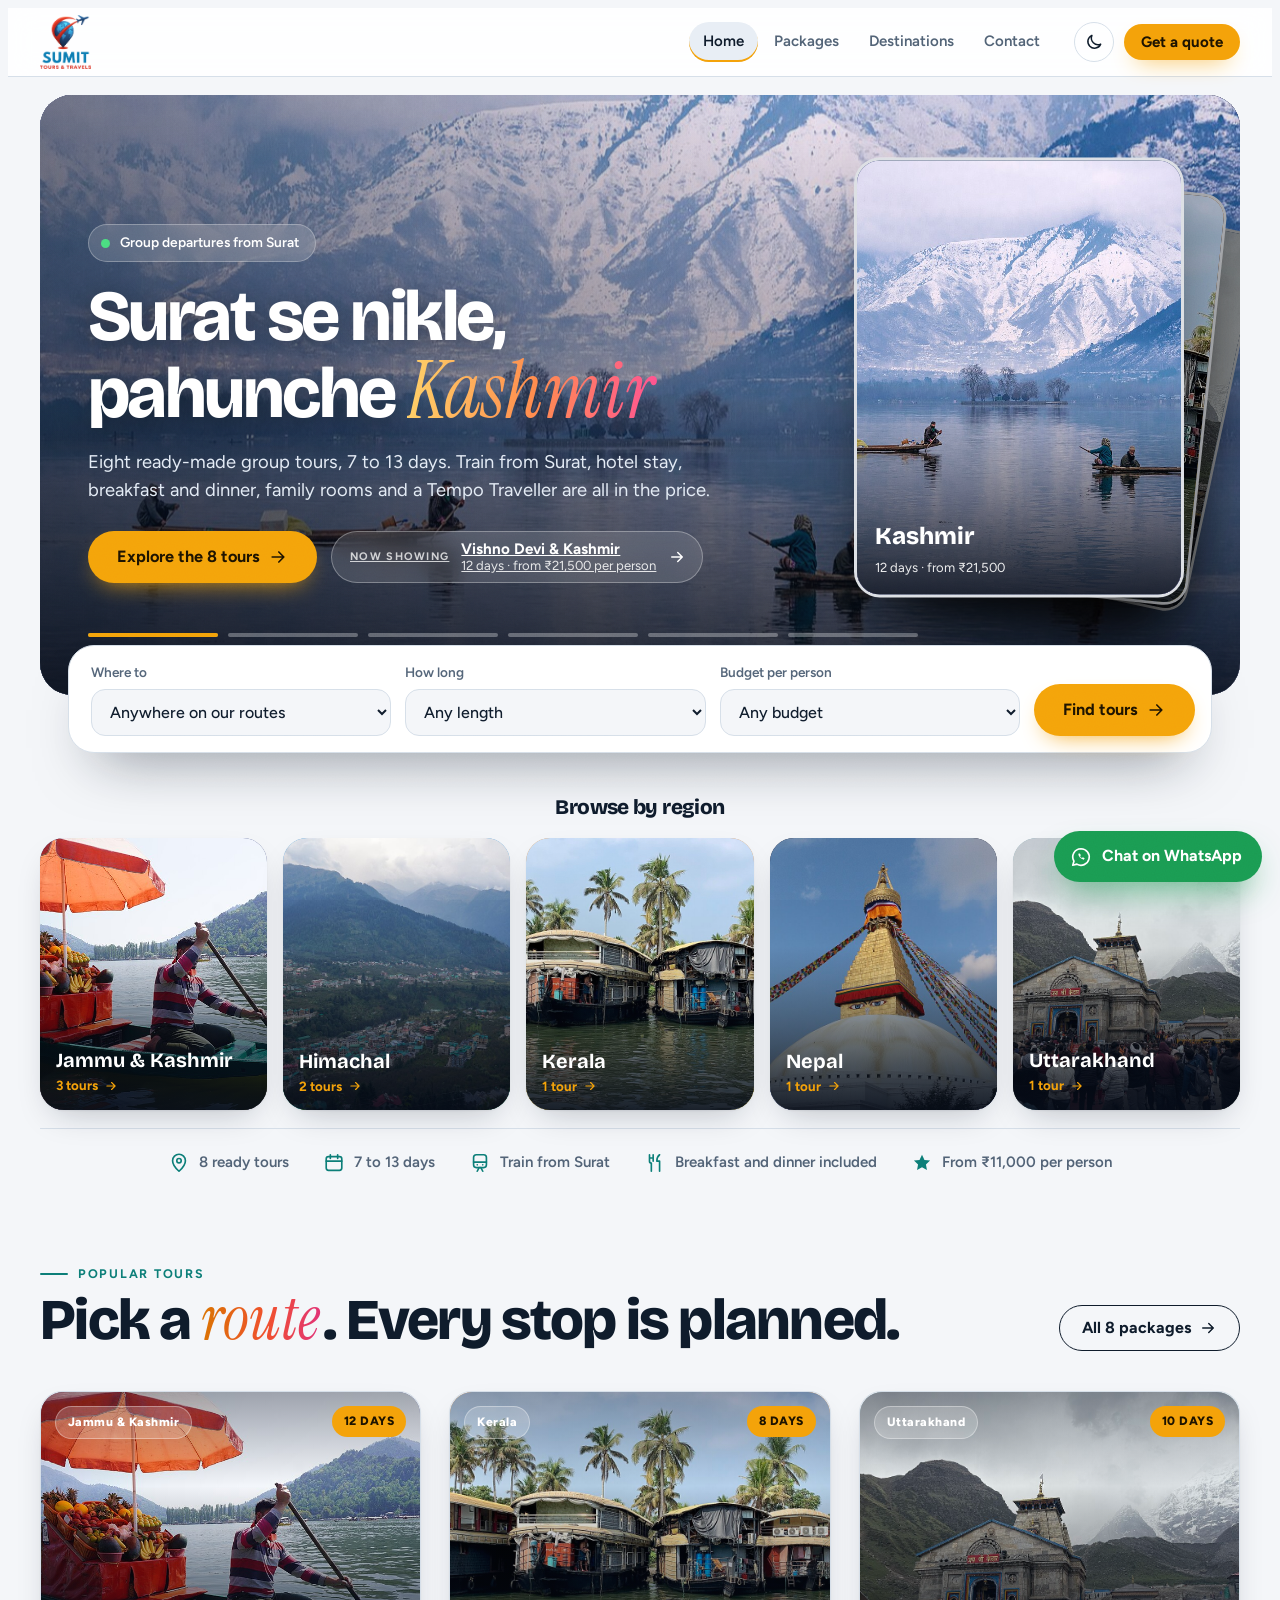
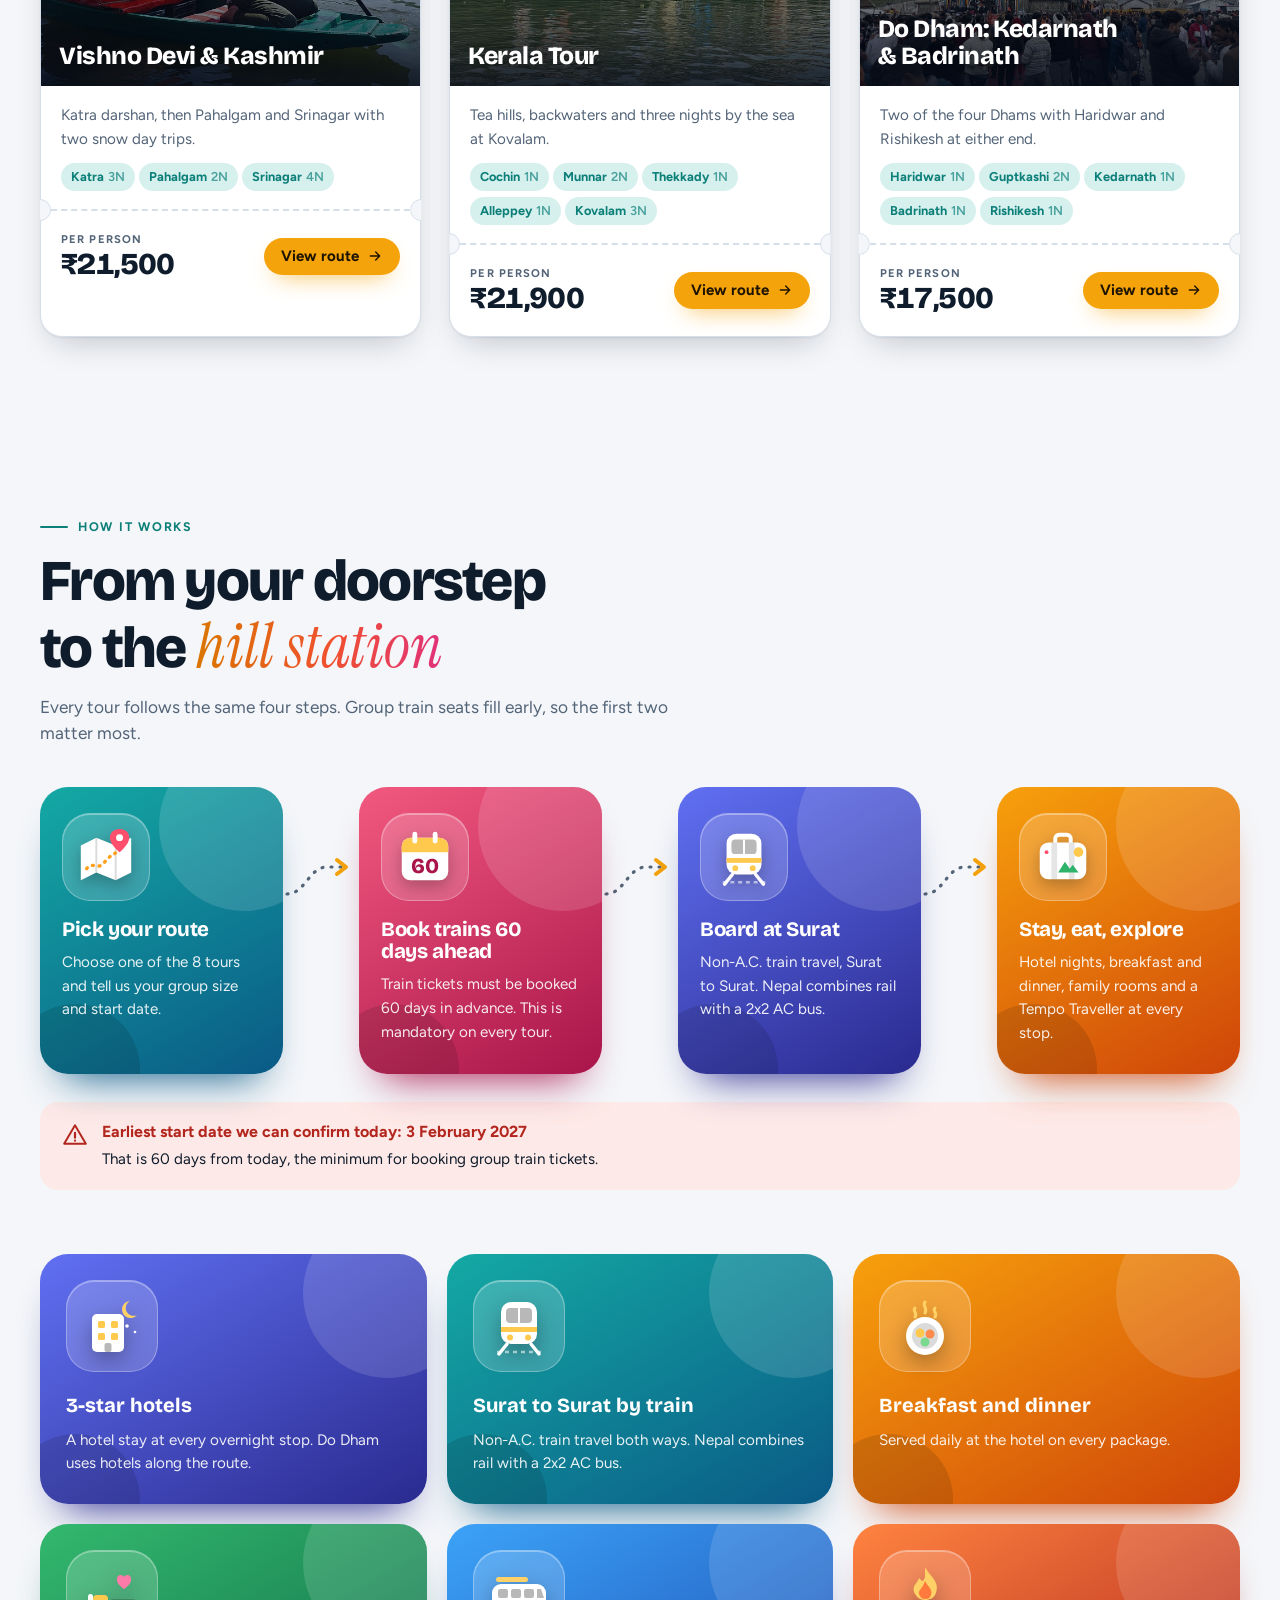
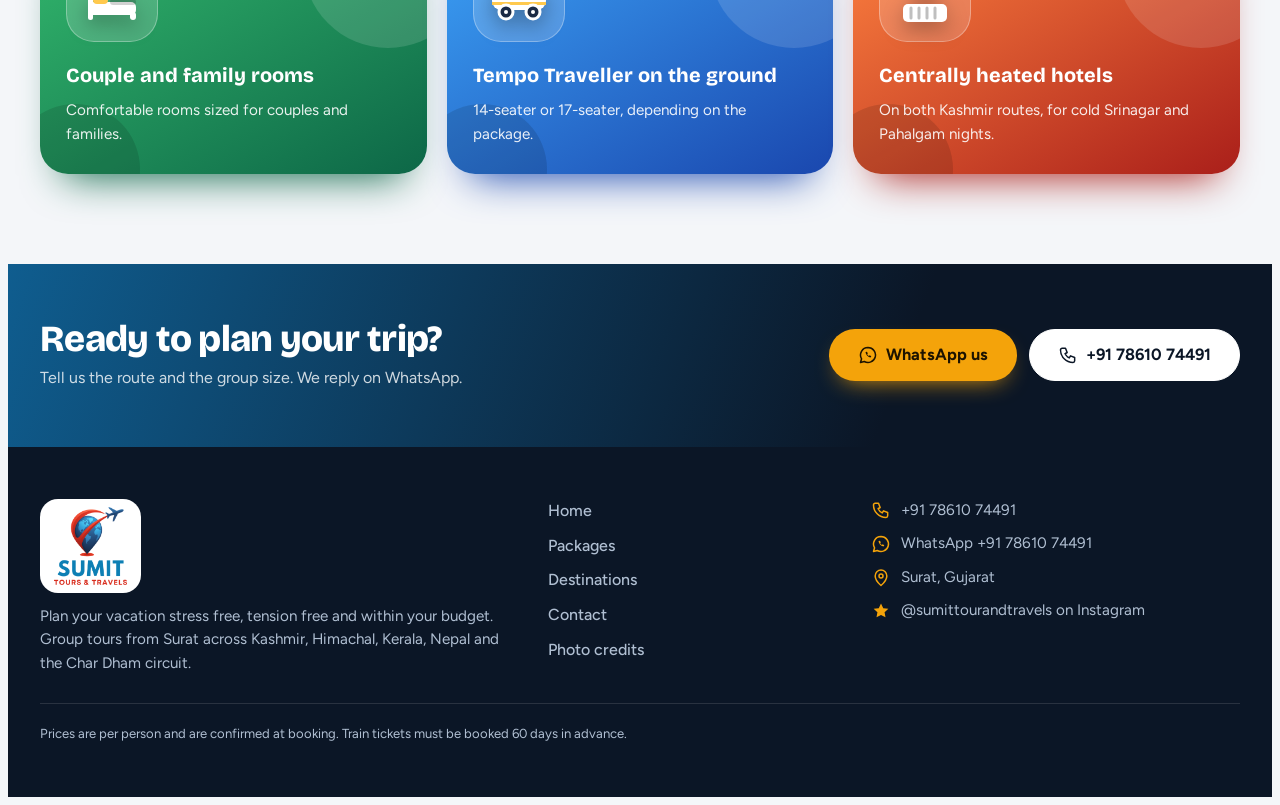
==== index.html @ 7bdd13c0 "first commit" ====
<!doctype html><html lang="en"><head><meta charset="utf-8"><meta name="viewport" content="width=device-width,initial-scale=1"><meta name="description" content="Group tour packages from Surat to Kashmir, Himachal, Kerala, Nepal and Do Dham. Plan your vacation stress free, tension free and within your budget."><title>Sumit Tour &amp; Travels</title><link rel="preconnect" href="https://fonts.googleapis.com"><link rel="preconnect" href="https://fonts.gstatic.com" crossorigin><link rel="stylesheet" href="https://fonts.googleapis.com/css2?family=Bricolage+Grotesque:opsz,wght@12..96,500;12..96,700;12..96,800&family=Figtree:wght@400;500;600;700&family=Instrument+Serif:ital@1&display=swap"><link rel="stylesheet" href="style.css"></head><body data-page="home">
<svg width="0" height="0" style="position:absolute" aria-hidden="true">
  <defs>
    <symbol id="i-bed" viewBox="0 0 24 24"><path d="M3 18V7M3 14h18v4M21 14v-2a3 3 0 0 0-3-3h-7v5" fill="none" stroke="currentColor" stroke-width="1.8" stroke-linecap="round" stroke-linejoin="round"/><circle cx="7" cy="11" r="1.6" fill="none" stroke="currentColor" stroke-width="1.8"/></symbol>
    <symbol id="i-train" viewBox="0 0 24 24"><rect x="5" y="3" width="14" height="14" rx="3" fill="none" stroke="currentColor" stroke-width="1.8"/><path d="M5 11h14M9 21l2-4M15 21l-2-4" fill="none" stroke="currentColor" stroke-width="1.8" stroke-linecap="round"/><circle cx="9" cy="14" r=".9" fill="currentColor"/><circle cx="15" cy="14" r=".9" fill="currentColor"/></symbol>
    <symbol id="i-meal" viewBox="0 0 24 24"><path d="M6 3v7a2 2 0 0 0 2 2v9M10 3v7M6 6.5h4M17 3c-2 1.5-3 4-3 7h3v11" fill="none" stroke="currentColor" stroke-width="1.8" stroke-linecap="round" stroke-linejoin="round"/></symbol>
    <symbol id="i-users" viewBox="0 0 24 24"><circle cx="9" cy="8" r="3.2" fill="none" stroke="currentColor" stroke-width="1.8"/><path d="M3 20c0-3.3 2.7-5.5 6-5.5s6 2.2 6 5.5M16 5.2a3 3 0 0 1 0 5.6M18 14.8c2 .7 3.2 2.5 3.2 5" fill="none" stroke="currentColor" stroke-width="1.8" stroke-linecap="round"/></symbol>
    <symbol id="i-van" viewBox="0 0 24 24"><path d="M2 16V7a2 2 0 0 1 2-2h10l5 5 3 2v4h-2M2 16h2M10 16h4M14 5v5h5" fill="none" stroke="currentColor" stroke-width="1.8" stroke-linecap="round" stroke-linejoin="round"/><circle cx="7" cy="17" r="2" fill="none" stroke="currentColor" stroke-width="1.8"/><circle cx="17" cy="17" r="2" fill="none" stroke="currentColor" stroke-width="1.8"/></symbol>
    <symbol id="i-heat" viewBox="0 0 24 24"><path d="M12 3c1 3 4 4.5 4 8.5a4 4 0 0 1-8 0c0-1.6.7-2.7 1.6-3.7C10 9.5 11 9 11 7c0-1.5.4-2.8 1-4z" fill="none" stroke="currentColor" stroke-width="1.8" stroke-linejoin="round"/><path d="M5 21h14" stroke="currentColor" stroke-width="1.8" stroke-linecap="round"/></symbol>
    <symbol id="i-cal" viewBox="0 0 24 24"><rect x="3.5" y="5" width="17" height="15" rx="2.5" fill="none" stroke="currentColor" stroke-width="1.8"/><path d="M3.5 10h17M8 3v4M16 3v4" fill="none" stroke="currentColor" stroke-width="1.8" stroke-linecap="round"/></symbol>
    <symbol id="i-pin" viewBox="0 0 24 24"><path d="M12 21s7-6.2 7-11.5a7 7 0 0 0-14 0C5 14.800 12 21 12 21z" fill="none" stroke="currentColor" stroke-width="1.8" stroke-linejoin="round"/><circle cx="12" cy="9.5" r="2.4" fill="none" stroke="currentColor" stroke-width="1.8"/></symbol>
    <symbol id="i-phone" viewBox="0 0 24 24"><path d="M5 4h4l2 5-2.500 1.500a11 11 0 0 0 5 5L15 13l5 2v4a2 2 0 0 1-2 2A15 15 0 0 1 3 6a2 2 0 0 1 2-2z" fill="none" stroke="currentColor" stroke-width="1.8" stroke-linejoin="round"/></symbol>
    <symbol id="i-mail" viewBox="0 0 24 24"><rect x="3" y="5" width="18" height="14" rx="2.500" fill="none" stroke="currentColor" stroke-width="1.8"/><path d="m4 7 8 6 8-6" fill="none" stroke="currentColor" stroke-width="1.8" stroke-linecap="round" stroke-linejoin="round"/></symbol>
    <symbol id="i-star" viewBox="0 0 24 24"><path d="m12 3 2.700 5.600 6.100.8-4.500 4.200 1.100 6-5.400-2.900-5.400 2.900 1.100-6L3.200 9.400l6.100-.8z" fill="currentColor"/></symbol>
    <symbol id="i-arrow" viewBox="0 0 24 24"><path d="M5 12h14m-6-6 6 6-6 6" fill="none" stroke="currentColor" stroke-width="2" stroke-linecap="round" stroke-linejoin="round"/></symbol>
    <symbol id="i-left" viewBox="0 0 24 24"><path d="m15 5-7 7 7 7" fill="none" stroke="currentColor" stroke-width="2" stroke-linecap="round" stroke-linejoin="round"/></symbol>
    <symbol id="i-right" viewBox="0 0 24 24"><path d="m9 5 7 7-7 7" fill="none" stroke="currentColor" stroke-width="2" stroke-linecap="round" stroke-linejoin="round"/></symbol>
    <symbol id="i-x" viewBox="0 0 24 24"><path d="M6 6l12 12M18 6 6 18" fill="none" stroke="currentColor" stroke-width="2" stroke-linecap="round"/></symbol>
    <symbol id="i-wa" viewBox="0 0 24 24"><path d="M12 3a9 9 0 0 0-7.700 13.600L3 21l4.500-1.200A9 9 0 1 0 12 3z" fill="none" stroke="currentColor" stroke-width="1.8" stroke-linejoin="round"/><path d="M9 8.500c.3 3 2.500 5.700 6 6.500l1-1.600-2-1-.9.800c-.9-.4-1.700-1.200-2.100-2.100l.8-.9-1-2z" fill="currentColor"/></symbol>
    <symbol id="i-menu" viewBox="0 0 24 24"><path d="M4 7h16M4 12h16M4 17h16" fill="none" stroke="currentColor" stroke-width="2" stroke-linecap="round"/></symbol>
    <symbol id="i-moon" viewBox="0 0 24 24"><path d="M20 14.500A8 8 0 0 1 9.500 4 8 8 0 1 0 20 14.500z" fill="none" stroke="currentColor" stroke-width="1.8" stroke-linejoin="round"/></symbol>
    <symbol id="i-sun" viewBox="0 0 24 24"><circle cx="12" cy="12" r="4" fill="none" stroke="currentColor" stroke-width="1.8"/><path d="M12 2v3M12 19v3M2 12h3M19 12h3M5 5l2 2M17 17l2 2M19 5l-2 2M7 17l-2 2" stroke="currentColor" stroke-width="1.8" stroke-linecap="round"/></symbol>
    <symbol id="i-warn" viewBox="0 0 24 24"><path d="M12 3 2 20h20z" fill="none" stroke="currentColor" stroke-width="1.8" stroke-linejoin="round"/><path d="M12 10v4.500M12 17.200v.1" stroke="currentColor" stroke-width="2" stroke-linecap="round"/></symbol>
    <symbol id="i-copy" viewBox="0 0 24 24"><rect x="8" y="8" width="12" height="12" rx="2.500" fill="none" stroke="currentColor" stroke-width="1.8"/><path d="M16 8V6a2 2 0 0 0-2-2H6a2 2 0 0 0-2 2v8a2 2 0 0 0 2 2h2" fill="none" stroke="currentColor" stroke-width="1.8"/></symbol>
  </defs>
</svg>
<a class="skip" href="#main">Skip to content</a>
<div class="progress" id="progress" aria-hidden="true"></div>
<header class="top" id="top">
  <div class="wrap top-in">
    <a class="logo" href="index.html" aria-label="Sumit Tour &amp; Travels home"><img src="images/logo.png" alt="Sumit Tours &amp; Travels" width="52" height="56"></a>
    <nav class="nav" id="nav" aria-label="Main"><a href="index.html" aria-current="page">Home</a><a href="packages.html">Packages</a><a href="destinations.html">Destinations</a><a href="contact.html">Contact</a></nav>
    <div class="top-actions">
      <button class="icon-btn" id="themeBtn" type="button" aria-label="Switch colour theme"><svg width="20" height="20"><use href="#i-moon"/></svg></button>
      <a class="btn btn-accent btn-sm" href="contact.html">Get a quote</a>
      <button class="icon-btn menu-btn" id="menuBtn" type="button" aria-label="Open menu" aria-expanded="false" aria-controls="nav"><svg width="22" height="22"><use href="#i-menu"/></svg></button>
    </div>
  </div>
</header>
<main id="main">
  <section class="hero2" aria-labelledby="h1">
    <div class="wrap">
      <div class="hero-card" id="hero">
        <div class="hero-bg" id="heroBg" aria-hidden="true"></div>
        <div class="hero-shade" aria-hidden="true"></div>
        <div class="hero-copy">
          <p class="pill"><span class="live" aria-hidden="true"></span>Group departures from Surat</p>
          <h1 id="h1">Surat se nikle,<br>pahunche <span class="rot"><em id="rotWord">Kashmir</em></span></h1>
          <p class="lead">Eight ready-made group tours, 7 to 13 days. Train from Surat, hotel stay, breakfast and dinner, family rooms and a Tempo Traveller are all in the price.</p>
          <div class="hero-cta">
            <a class="btn btn-accent btn-lg" href="packages.html">Explore the 8 tours <svg width="20" height="20"><use href="#i-arrow"/></svg></a>
            <a class="featured" id="featBtn" href="packages.html"><span class="f-label">Now showing</span><span class="f-main"><b id="featTitle"></b><i id="featMeta"></i></span><svg width="18" height="18"><use href="#i-arrow"/></svg></a>
          </div>
        </div>
        <div class="hero-stack" id="heroStack" aria-label="Featured destinations"></div>
        <div class="hero-dots" id="heroDots" role="tablist" aria-label="Featured destinations"></div>
      </div>

      <form class="finder" id="finder" aria-label="Find a tour">
        <label class="fld" for="finderDest"><span>Where to</span>
          <select id="finderDest"></select>
        </label>
        <label class="fld" for="finderLen"><span>How long</span>
          <select id="finderLen">
            <option value="any">Any length</option>
            <option value="short">Up to 8 days</option>
            <option value="mid">9 to 11 days</option>
            <option value="long">12 days and more</option>
          </select>
        </label>
        <label class="fld" for="finderBud"><span>Budget per person</span>
          <select id="finderBud">
            <option value="25500">Any budget</option>
            <option value="15000">Up to ₹15,000</option>
            <option value="18500">Up to ₹18,500</option>
            <option value="22000">Up to ₹22,000</option>
          </select>
        </label>
        <button class="btn btn-accent btn-lg" type="submit">Find tours <svg width="20" height="20"><use href="#i-arrow"/></svg></button>
      </form>

      <h2 class="reg-h">Browse by region</h2>
      <div class="regions" id="cats" aria-label="Browse by region"></div>

      <ul class="trust" aria-label="At a glance">
        <li><svg width="22" height="22"><use href="#i-pin"/></svg>8 ready tours</li>
        <li><svg width="22" height="22"><use href="#i-cal"/></svg>7 to 13 days</li>
        <li><svg width="22" height="22"><use href="#i-train"/></svg>Train from Surat</li>
        <li><svg width="22" height="22"><use href="#i-meal"/></svg>Breakfast and dinner included</li>
        <li><svg width="22" height="22"><use href="#i-star"/></svg>From ₹11,000 per person</li>
      </ul>
    </div>
  </section>


  <section class="section" id="featured" aria-labelledby="h-feat">
    <div class="wrap">
      <div class="sec-head row">
        <div><p class="eyebrow">Popular tours</p><h2 id="h-feat">Pick a <em>route</em>. Every stop is planned.</h2></div>
        <a class="btn btn-ghost" href="packages.html">All 8 packages <svg width="18" height="18"><use href="#i-arrow"/></svg></a>
      </div>
      <div class="grid" id="grid"></div>
    </div>
  </section>
  <section class="section" id="journey" aria-labelledby="h-journey">
    <div class="wrap">
      <div class="sec-head">
        <p class="eyebrow">How it works</p>
        <h2 id="h-journey">From your doorstep to the <em>hill station</em></h2>
        <p class="sec-sub">Every tour follows the same four steps. Group train seats fill early, so the first two matter most.</p>
      </div>
      <ol class="steps" id="steps">
        <li class="step g-teal"><span class="ico" data-ico="route"></span><h3>Pick your route</h3><p>Choose one of the 8 tours and tell us your group size and start date.</p></li>
        <li class="rope" aria-hidden="true"></li>
        <li class="step g-rose"><span class="ico" data-ico="cal"></span><h3>Book trains 60 days ahead</h3><p>Train tickets must be booked 60 days in advance. This is mandatory on every tour.</p></li>
        <li class="rope" aria-hidden="true"></li>
        <li class="step g-indigo"><span class="ico" data-ico="train"></span><h3>Board at Surat</h3><p>Non-A.C. train travel, Surat to Surat. Nepal combines rail with a 2x2 AC bus.</p></li>
        <li class="rope" aria-hidden="true"></li>
        <li class="step g-amber"><span class="ico" data-ico="bag"></span><h3>Stay, eat, explore</h3><p>Hotel nights, breakfast and dinner, family rooms and a Tempo Traveller at every stop.</p></li>
      </ol>
      <aside class="notice" role="note">
        <svg width="26" height="26"><use href="#i-warn"/></svg>
        <div><b>Earliest start date we can confirm today: <span id="earliest"></span></b><p>That is 60 days from today, the minimum for booking group train tickets.</p></div>
      </aside>

      <ul class="inc-grid" id="incGrid"></ul>
    </div>
  </section>


  <section class="section tint" id="reviews" aria-labelledby="h-rev" hidden>
    <div class="wrap">
      <div class="sec-head row">
        <div><p class="eyebrow">Traveller experience</p><h2 id="h-rev">What families say <em>after</em> the trip</h2></div>
        <div class="car-btns">
          <button class="icon-btn round" id="revPrev" type="button" aria-label="Previous reviews"><svg width="20" height="20"><use href="#i-left"/></svg></button>
          <button class="icon-btn round" id="revNext" type="button" aria-label="Next reviews"><svg width="20" height="20"><use href="#i-right"/></svg></button>
        </div>
      </div>
      <div class="rev-track" id="revTrack" tabindex="0" aria-label="Traveller reviews"></div>
    </div>
  </section>
  <section class="cta" aria-labelledby="h-cta">
    <div class="wrap cta-in">
      <div><h2 id="h-cta">Ready to plan your trip?</h2><p>Tell us the route and the group size. We reply on WhatsApp.</p></div>
      <div class="cta-btns"><a class="btn btn-accent btn-lg" data-wa href="#" target="_blank" rel="noopener"><svg width="20" height="20"><use href="#i-wa"/></svg> WhatsApp us</a><a class="btn btn-light btn-lg" data-tel href="#"><svg width="20" height="20"><use href="#i-phone"/></svg> <span data-phone></span></a></div>
    </div>
  </section>
</main>
<footer class="foot">
  <div class="wrap foot-in">
    <div>
      <a class="logo foot-logo" href="index.html" aria-label="Sumit Tour &amp; Travels home"><img src="images/logo.png" alt="Sumit Tours &amp; Travels" width="78" height="84"></a>
      <p class="foot-note">Plan your vacation stress free, tension free and within your budget. Group tours from Surat across Kashmir, Himachal, Kerala, Nepal and the Char Dham circuit.</p>
    </div>
    <nav class="foot-nav" aria-label="Footer"><a href="index.html">Home</a><a href="packages.html">Packages</a><a href="destinations.html">Destinations</a><a href="contact.html">Contact</a><a href="credits.html">Photo credits</a></nav>
    <ul class="foot-contact" id="footContact"></ul>
    <p class="fine">Prices are per person and are confirmed at booking. Train tickets must be booked 60 days in advance.</p>
  </div>
</footer>
<script src="data.js"></script><script src="photos.js"></script><script src="art.js"></script><script src="app.js"></script></body></html>
---- style.css ----
/* Layout concept: a cinematic photo hero that rotates with the headline word, then paper-ticket cards (perforated stubs,
   because every trip leaves Surat by train), photo reels, and a dark glass enquiry panel. Saffron is the action colour. */
:root {
  --bg: #f4f6f9;
  --surface: #ffffff;
  --tint: #e8eef5;
  --fg: #0f1c2c;
  --muted: #536478;
  --line: #d6dfe9;
  --accent: #f4a30a;
  --accent-2: #ff5d8f;
  --accent-ink: #1d1300;
  --accent-text: #bf6400;
  --teal: #0c7f79;
  --teal-soft: #d6f0ee;
  --warn: #b3261e;
  --warn-soft: #fde9e7;
  --ink: #0b1626;
  --ink-2: #14284a;
  --on-ink: #f2f6fb;
  --on-ink-muted: #b0bfd2;
  --shadow: 0 1px 2px rgba(11, 22, 38, .06), 0 14px 34px -14px rgba(11, 22, 38, .28);
  --grad: linear-gradient(95deg, #ffd166, #ff8a4c 50%, #ff4f93);
  --grad-text: linear-gradient(95deg, #d97700, #f0502f 55%, #e0307f);
  --font-display: 'Bricolage Grotesque', 'Trebuchet MS', system-ui, sans-serif;
  --font-serif: 'Instrument Serif', 'Georgia', serif;
  --font-body: 'Figtree', system-ui, -apple-system, 'Segoe UI', sans-serif;
  --radius: 22px;
}
@media (prefers-color-scheme: dark) {
  :root:not([data-theme="light"]) {
    --bg: #09131f; --surface: #101e30; --tint: #0d1927; --fg: #eaf0f6; --muted: #9db0c3; --line: #223549;
    --accent: #f6b53c; --accent-text: #f6b53c; --teal: #38c4bc; --teal-soft: #12353a; --warn: #ff8f86; --warn-soft: #3a1d1d;
    --shadow: 0 1px 2px rgba(0, 0, 0, .35), 0 16px 36px -14px rgba(0, 0, 0, .7); --grad-text: var(--grad);
    color-scheme: dark;
  }
}
:root[data-theme="dark"] {
  --bg: #09131f; --surface: #101e30; --tint: #0d1927; --fg: #eaf0f6; --muted: #9db0c3; --line: #223549;
  --accent: #f6b53c; --accent-text: #f6b53c; --teal: #38c4bc; --teal-soft: #12353a; --warn: #ff8f86; --warn-soft: #3a1d1d;
  --shadow: 0 1px 2px rgba(0, 0, 0, .35), 0 16px 36px -14px rgba(0, 0, 0, .7); --grad-text: var(--grad);
  color-scheme: dark;
}

*, *::before, *::after { box-sizing: border-box; }
[hidden] { display: none !important; }
html { scroll-behavior: smooth; scroll-padding-top: 84px; }
body { background: var(--bg); color: var(--fg); font-family: var(--font-body); font-size: 16px; line-height: 1.55; -webkit-font-smoothing: antialiased; overflow-x: clip; }
/* film grain */
body::after { content: ""; position: fixed; inset: 0; z-index: 90; pointer-events: none; opacity: .06; mix-blend-mode: overlay; background-image: url("data:image/svg+xml;utf8,<svg xmlns='http://www.w3.org/2000/svg' width='160' height='160'><filter id='n'><feTurbulence type='fractalNoise' baseFrequency='.9' numOctaves='2' stitchTiles='stitch'/><feColorMatrix values='0 0 0 0 1  0 0 0 0 1  0 0 0 0 1  0 0 0 .9 0'/></filter><rect width='100%' height='100%' filter='url(%23n)'/></svg>"); }
img, svg { max-width: 100%; }
a { color: inherit; }
h1, h2, h3, h4 { font-family: var(--font-display); line-height: 1.08; margin: 0; text-wrap: balance; letter-spacing: -.02em; }
h2 em, h1 em { font-family: var(--font-serif); font-style: italic; font-weight: 400; letter-spacing: 0; }
p { margin: 0; }
button, input, select, textarea { font: inherit; color: inherit; }
:focus-visible { outline: 3px solid var(--accent); outline-offset: 2px; border-radius: 6px; }
.wrap { width: min(1200px, 100% - 40px); margin-inline: auto; }
.skip { position: absolute; left: -999px; top: 8px; background: var(--accent); color: var(--accent-ink); padding: 8px 14px; border-radius: 8px; z-index: 200; }
.skip:focus { left: 12px; }
.progress { position: fixed; top: 0; left: 0; height: 3px; width: 100%; transform-origin: 0 50%; transform: scaleX(var(--p, 0)); background: var(--grad); z-index: 120; }

/* ---------- header ---------- */
.top { position: sticky; top: env(safe-area-inset-top, 0px); z-index: 100; background: color-mix(in srgb, var(--surface) 90%, transparent); backdrop-filter: blur(14px) saturate(1.4); border-bottom: 1px solid var(--line); color: var(--fg); }
.top-in { display: flex; align-items: center; gap: 20px; min-height: 68px; }
.logo { display: inline-flex; align-items: center; gap: 10px; text-decoration: none; font-family: var(--font-display); font-weight: 600; font-size: 1.15rem; letter-spacing: -.01em; }
.logo b { font-weight: 800; color: var(--accent-text); margin-left: 3px; }
.nav { display: flex; gap: 2px; margin-left: auto; }
.nav a { text-decoration: none; padding: 8px 14px; border-radius: 999px; font-weight: 600; font-size: .94rem; color: var(--muted); transition: color .2s, background .2s; }
.nav a:hover { color: var(--fg); background: var(--tint); }
.top-actions { display: flex; align-items: center; gap: 10px; }
.icon-btn { display: inline-grid; place-items: center; width: 40px; height: 40px; border-radius: 50%; border: 1px solid var(--line); background: transparent; color: inherit; cursor: pointer; transition: background .2s, transform .2s; }
.icon-btn:hover { background: var(--tint); transform: rotate(12deg); }
.icon-btn.round { background: var(--surface); }
.icon-btn.round:hover { transform: none; }

/* ---------- buttons ---------- */
.btn { position: relative; display: inline-flex; align-items: center; justify-content: center; gap: 8px; padding: 13px 22px; border-radius: 999px; border: 1.5px solid transparent; font-weight: 700; text-decoration: none; cursor: pointer; transition: transform .2s, box-shadow .25s, background .2s; line-height: 1.1; overflow: hidden; isolation: isolate; }
.btn svg { transition: transform .25s; }
.btn:hover svg { transform: translateX(4px); }
.btn:active { transform: scale(.98); }
.btn-accent { background: var(--accent); color: var(--accent-ink); box-shadow: 0 10px 24px -12px var(--accent); }
.btn-accent::after { content: ""; position: absolute; inset: 0; z-index: -1; background: linear-gradient(110deg, transparent 30%, rgba(255, 255, 255, .55) 50%, transparent 70%); transform: translateX(-120%); transition: transform .6s; }
.btn-accent:hover::after { transform: translateX(120%); }
.btn-accent:hover { box-shadow: 0 14px 30px -10px var(--accent); transform: translateY(-2px); }
.btn-ghost { background: transparent; border-color: currentColor; color: inherit; }
.btn-ghost:hover { background: var(--tint); }
.btn-sm { padding: 9px 16px; font-size: .94rem; }
.btn-lg { padding: 15px 28px; font-size: 1.02rem; }
.btn.wide { width: 100%; }
.link-btn { background: none; border: 0; padding: 4px 0; color: var(--teal); font-weight: 700; cursor: pointer; text-decoration: underline; text-underline-offset: 3px; }

/* ---------- hero (inset photo card, search bar, region circles) ---------- */
.hero2 { padding-top: 18px; }
.hero-card { position: relative; isolation: isolate; border-radius: 32px; overflow: hidden; color: #fff; background: var(--ink); min-height: 600px; display: flex; flex-direction: column; justify-content: flex-end; padding: 56px 48px 112px; }
.hero-bg { position: absolute; inset: 0; z-index: -3; }
.slide { position: absolute; inset: 0; opacity: 0; transition: opacity 1.4s ease; }
.slide.on { opacity: 1; }
.slide .art { position: absolute; inset: 0; background: var(--ink-2); }
.slide.on .art svg, .slide.on .art img { animation: kb 16s ease-out forwards; }
@keyframes kb { from { transform: scale(1.02); } to { transform: scale(1.12) translate(-1.2%, -.8%); } }
.hero-shade { position: absolute; inset: 0; z-index: -2; background: linear-gradient(0deg, rgba(6, 12, 24, .88) 0%, rgba(6, 12, 24, .4) 42%, rgba(6, 12, 24, .05) 100%), linear-gradient(90deg, rgba(6, 12, 24, .45), transparent 62%); }
.hero-copy { max-width: 700px; }
.pill { display: inline-flex; align-items: center; gap: 10px; padding: 7px 16px 7px 12px; border-radius: 999px; background: rgba(255, 255, 255, .14); border: 1px solid rgba(255, 255, 255, .28); backdrop-filter: blur(10px); font-size: .86rem; font-weight: 600; }
.live { width: 9px; height: 9px; border-radius: 50%; background: #4ade80; box-shadow: 0 0 0 0 #4ade8099; animation: pulse 2s infinite; }
@keyframes pulse { 70% { box-shadow: 0 0 0 10px #4ade8000; } 100% { box-shadow: 0 0 0 0 #4ade8000; } }
h1 { font-size: clamp(2.3rem, 5.6vw, 4.5rem); font-weight: 750; margin-top: 18px; letter-spacing: -.035em; line-height: 1.02; text-shadow: 0 4px 30px rgba(0, 0, 0, .4); }
.rot { display: inline-block; }
.rot em { display: inline-block; font-size: 1.1em; line-height: .95; background: var(--grad); -webkit-background-clip: text; background-clip: text; color: transparent; padding-right: .08em; text-shadow: none; }
.rot em.swap { animation: wordIn .7s cubic-bezier(.2, .8, .2, 1); }
@keyframes wordIn { from { opacity: 0; transform: translateY(45%) skewY(4deg); filter: blur(8px); } }
.lead { font-size: clamp(1rem, 1.6vw, 1.15rem); color: #e3ebf5; margin-top: 18px; max-width: 56ch; }
.hero-cta { display: flex; gap: 14px; flex-wrap: wrap; align-items: center; margin-top: 26px; }
.featured { display: inline-flex; align-items: center; gap: 12px; padding: 8px 16px 8px 18px; border-radius: 999px; border: 1px solid rgba(255, 255, 255, .3); background: rgba(255, 255, 255, .12); backdrop-filter: blur(12px); color: #fff; cursor: pointer; text-align: left; transition: background .2s; max-width: 100%; }
.featured:hover { background: rgba(255, 255, 255, .24); }
.f-label { font-size: .68rem; letter-spacing: .12em; text-transform: uppercase; opacity: .75; font-weight: 700; }
.f-main { display: grid; line-height: 1.2; min-width: 0; }
.f-main b { font-size: .95rem; font-weight: 700; white-space: nowrap; overflow: hidden; text-overflow: ellipsis; }
.f-main i { font-style: normal; font-size: .82rem; opacity: .85; }
.hero-thumbs { position: absolute; right: 28px; top: 50%; transform: translateY(-62%); display: grid; gap: 10px; }
.thumb { position: relative; width: 92px; height: 62px; padding: 0; border-radius: 16px; border: 2px solid rgba(255, 255, 255, .45); overflow: hidden; cursor: pointer; background: none; transition: transform .3s, border-color .3s, opacity .3s; opacity: .8; }
.thumb .art { position: absolute; inset: 0; }
.thumb span { position: absolute; left: 0; right: 0; bottom: 0; padding: 10px 6px 3px; font-size: .68rem; font-weight: 700; background: linear-gradient(0deg, rgba(6, 12, 24, .85), transparent); }
.thumb:hover { opacity: 1; transform: translateX(-4px); }
.thumb[aria-selected="true"] { opacity: 1; border-color: var(--accent); transform: translateX(-10px) scale(1.06); }
.photo-credit { position: absolute; right: 28px; bottom: 80px; font-size: .74rem; color: rgba(255, 255, 255, .75); text-align: right; max-width: 52%; }
.photo-credit a { text-underline-offset: 2px; }

.finder { position: relative; z-index: 5; margin: -50px 28px 0; background: var(--surface); border: 1px solid var(--line); border-radius: 26px; box-shadow: 0 30px 60px -30px rgba(11, 22, 38, .55); padding: 16px 16px 16px 22px; display: grid; grid-template-columns: repeat(3, minmax(0, 1fr)) auto; gap: 14px; align-items: end; }
.finder .fld input, .finder .fld select { background: var(--bg); }
.cats { display: flex; gap: 22px; overflow-x: auto; padding: 38px 6px 10px; margin-inline: auto; width: max-content; max-width: 100%; scrollbar-width: none; }
.cat { flex: none; display: grid; justify-items: center; gap: 4px; width: 118px; background: none; border: 0; cursor: pointer; text-align: center; color: var(--fg); }
.cat .cat-ph { position: relative; width: 92px; height: 92px; border-radius: 50%; overflow: hidden; box-shadow: 0 0 0 3px var(--bg), 0 0 0 5px var(--line); transition: transform .3s, box-shadow .3s; margin-bottom: 6px; }
.cat .cat-ph .art { position: absolute; inset: 0; }
.cat:hover .cat-ph { transform: translateY(-5px) scale(1.04); box-shadow: 0 0 0 3px var(--bg), 0 0 0 5px var(--accent); }
.cat b { font-size: .92rem; line-height: 1.2; }
.cat small { color: var(--muted); font-size: .8rem; }
.trust { display: flex; flex-wrap: wrap; justify-content: center; gap: 12px 34px; list-style: none; margin: 0; padding: 22px 0 0; border-top: 1px solid var(--line); margin-top: 18px; color: var(--muted); font-weight: 600; font-size: .94rem; }
.trust li { display: inline-flex; align-items: center; gap: 9px; }
.trust svg { color: var(--teal); }

.fab { position: fixed; right: 18px; bottom: calc(18px + env(safe-area-inset-bottom, 0px)); z-index: 80; display: inline-flex; align-items: center; gap: 10px; padding: 13px 20px 13px 16px; border-radius: 999px; background: #1a9b52; color: #fff; font-weight: 700; text-decoration: none; box-shadow: 0 16px 34px -12px rgba(26, 155, 82, .8); transition: transform .2s, box-shadow .2s; }
.fab:hover { transform: translateY(-3px); box-shadow: 0 22px 40px -12px rgba(26, 155, 82, .9); }

/* ---------- sections ---------- */
.section { padding-block: 90px; }
.section.tint { background: var(--tint); }
.sec-head { display: grid; gap: 14px; margin-bottom: 40px; max-width: 780px; }
.sec-head.row { max-width: none; display: flex; align-items: end; justify-content: space-between; gap: 20px; }
.eyebrow { font-size: .78rem; font-weight: 700; letter-spacing: .14em; text-transform: uppercase; color: var(--teal); display: flex; gap: 10px; align-items: center; flex-wrap: wrap; }
.eyebrow::before { content: ""; width: 28px; height: 2px; background: currentColor; border-radius: 2px; }
h2 { font-size: clamp(2rem, 4.6vw, 3.6rem); font-weight: 800; letter-spacing: -.03em; }
h2 em { font-size: 1.08em; background: var(--grad-text); -webkit-background-clip: text; background-clip: text; color: transparent; padding-right: .05em; }
.sec-sub { color: var(--muted); font-size: 1.08rem; max-width: 62ch; }
.sample { text-transform: none; letter-spacing: 0; font-size: .74rem; font-weight: 600; padding: 3px 10px; border-radius: 999px; background: var(--warn-soft); color: var(--warn); }
.sample::before { display: none; }

/* scroll-driven entrance (transform only, so content is never hidden) */
@supports (animation-timeline: view()) {
  .sec-head, .step, .inc-grid li, .person, .rev { animation: rise linear both; animation-timeline: view(); animation-range: entry 0% entry 45%; }
  @keyframes rise { from { transform: translateY(46px) scale(.97); } }
}

/* ---------- filters ---------- */
.filters { display: grid; gap: 16px; margin-bottom: 34px; padding: 20px; background: var(--surface); border: 1px solid var(--line); border-radius: var(--radius); box-shadow: var(--shadow); }
.chips { display: flex; flex-wrap: wrap; gap: 8px; }
.chip-btn { border: 1.5px solid var(--line); background: transparent; padding: 9px 18px; border-radius: 999px; font-weight: 600; font-size: .92rem; cursor: pointer; transition: all .25s; }
.chip-btn:hover { border-color: var(--accent); transform: translateY(-1px); }
.chip-btn[aria-pressed="true"] { background: var(--fg); color: var(--bg); border-color: var(--fg); }
.chip-btn small { opacity: .6; margin-left: 6px; font-variant-numeric: tabular-nums; }
.filter-row { display: grid; grid-template-columns: minmax(0, 1.4fr) repeat(3, minmax(0, 1fr)); gap: 14px; }
.fld { display: grid; gap: 6px; min-width: 0; font-size: .85rem; font-weight: 600; color: var(--muted); }
.fld > span { display: flex; justify-content: space-between; gap: 8px; }
.fld em { font-weight: 400; font-style: normal; opacity: .8; }
.fld input, .fld select, .fld textarea { width: 100%; padding: 12px 14px; border-radius: 14px; border: 1.5px solid var(--line); background: var(--bg); color: var(--fg); font-weight: 500; font-size: 1rem; min-width: 0; transition: border-color .2s, box-shadow .2s; }
.fld textarea { resize: vertical; }
.fld input:focus, .fld select:focus, .fld textarea:focus { border-color: var(--accent); outline: none; box-shadow: 0 0 0 4px color-mix(in srgb, var(--accent) 25%, transparent); }
.range input { padding: 0; height: 46px; accent-color: var(--accent); background: transparent; border: 0; }
.range output { color: var(--fg); font-variant-numeric: tabular-nums; }
.filter-meta { display: flex; justify-content: space-between; align-items: center; gap: 12px; color: var(--muted); font-size: .92rem; }

/* ---------- ticket cards ---------- */
.grid { display: grid; grid-template-columns: repeat(auto-fill, minmax(min(100%, 330px), 1fr)); gap: 28px; perspective: 1200px; }
.card { --rx: 0deg; --ry: 0deg; --mx: 50%; --my: 0%; position: relative; background: var(--surface); border: 1px solid var(--line); border-radius: var(--radius); display: flex; flex-direction: column; box-shadow: var(--shadow); transition: transform .25s ease-out, box-shadow .3s; transform: rotateX(var(--rx)) rotateY(var(--ry)); transform-style: preserve-3d; min-width: 0; }
.card:hover { box-shadow: 0 2px 4px rgba(11, 22, 38, .1), 0 34px 60px -22px rgba(11, 22, 38, .5); }
.card::after { content: ""; position: absolute; inset: 0; border-radius: inherit; pointer-events: none; background: radial-gradient(420px circle at var(--mx) var(--my), rgba(255, 255, 255, .22), transparent 45%); opacity: 0; transition: opacity .3s; }
.card:hover::after { opacity: 1; }
.cover { position: relative; display: block; width: 100%; aspect-ratio: 4 / 3.1; padding: 0; border: 0; cursor: pointer; background: none; border-radius: var(--radius) var(--radius) 0 0; overflow: hidden; color: #fff; text-align: left; }
.cover .art { position: absolute; inset: 0; transition: transform .8s cubic-bezier(.2, .8, .2, 1); }
.card:hover .cover .art { transform: scale(1.09); }
.cover::after { content: ""; position: absolute; inset: 0; background: linear-gradient(180deg, rgba(6, 12, 24, .35) 0%, transparent 32%, rgba(6, 12, 24, .88) 100%); }
.badge { position: absolute; z-index: 2; padding: 6px 12px; border-radius: 999px; font-size: .76rem; font-weight: 800; letter-spacing: .04em; }
.badge.region { left: 14px; top: 14px; background: rgba(255, 255, 255, .2); border: 1px solid rgba(255, 255, 255, .35); backdrop-filter: blur(8px); color: #fff; }
.badge.days { right: 14px; top: 14px; background: var(--accent); color: var(--accent-ink); }
.cover h3 { position: absolute; z-index: 2; left: 18px; right: 18px; bottom: 16px; font-size: 1.55rem; font-weight: 800; text-shadow: 0 2px 20px rgba(0, 0, 0, .5); }
.card-body { display: grid; gap: 12px; padding: 18px 20px 20px; flex: 1; align-content: start; }
.tagline { color: var(--muted); font-size: .95rem; }
.route { display: flex; flex-wrap: wrap; gap: 6px 4px; list-style: none; padding: 0; margin: 0; }
.route li { font-size: .8rem; font-weight: 700; padding: 4px 10px; border-radius: 999px; background: var(--teal-soft); color: var(--teal); display: inline-flex; gap: 4px; align-items: baseline; }
.route li i { font-style: normal; opacity: .7; font-weight: 600; }
.card-foot { position: relative; margin: 6px -20px -20px; padding: 20px; border-top: 2px dashed var(--line); display: flex; align-items: center; justify-content: space-between; gap: 10px; }
.card-foot::before, .card-foot::after { content: ""; position: absolute; top: -12px; width: 22px; height: 22px; border-radius: 50%; background: var(--bg); border: 1px solid var(--line); }
.card-foot::before { left: -12px; clip-path: inset(0 0 0 50%); }
.card-foot::after { right: -12px; clip-path: inset(0 50% 0 0); }
.price small { display: block; font-size: .7rem; letter-spacing: .1em; text-transform: uppercase; color: var(--muted); font-weight: 700; }
.price b { font-family: var(--font-display); font-size: 1.9rem; font-weight: 800; font-variant-numeric: tabular-nums; letter-spacing: -.02em; line-height: 1.1; }
.empty { text-align: center; padding: 56px 20px; display: grid; gap: 10px; justify-items: center; background: var(--surface); border: 2px dashed var(--line); border-radius: var(--radius); }

/* photo layers */
.art { overflow: hidden; background: var(--tint); position: relative; }
.art svg, .art img { position: absolute; inset: 0; display: block; width: 100%; height: 100%; object-fit: cover; }
.art img.ph { opacity: 0; transition: opacity .8s; }
.art img.ph.ok { opacity: 1; }

/* ---------- reel ---------- */
.reel-sec { position: relative; background: radial-gradient(900px 400px at 15% 0%, #264d8a55, transparent 70%), linear-gradient(180deg, var(--ink-2), var(--ink)); color: var(--on-ink); padding-block: 96px 100px; overflow: hidden; }
.reel-sec .eyebrow { color: var(--accent); }
.reel-sec .sec-sub { color: var(--on-ink-muted); }
.reel { display: grid; gap: 18px; mask-image: linear-gradient(90deg, transparent, #000 8%, #000 92%, transparent); }
.reel-row { overflow: hidden; }
.reel-track { display: flex; gap: 18px; width: max-content; animation: marq 90s linear infinite; }
.reel-row.rev .reel-track { animation-direction: reverse; animation-duration: 110s; }
.reel:hover .reel-track, .reel:focus-within .reel-track { animation-play-state: paused; }
.dest { position: relative; flex: none; width: 230px; aspect-ratio: 4 / 5; padding: 0; border: 0; border-radius: 22px; overflow: hidden; cursor: pointer; text-align: left; color: #fff; background: none; transition: transform .35s cubic-bezier(.2, .8, .2, 1), box-shadow .3s; box-shadow: 0 20px 40px -20px rgba(0, 0, 0, .7); }
.reel-row.rev .dest { aspect-ratio: 5 / 4; width: 280px; }
.dest .art { position: absolute; inset: 0; transition: transform .7s; }
.dest:hover { transform: translateY(-8px) scale(1.03); z-index: 2; }
.dest:hover .art { transform: scale(1.1); }
.dest::after { content: ""; position: absolute; inset: 0; background: linear-gradient(180deg, transparent 48%, rgba(5, 10, 20, .88)); }
.dest[aria-pressed="true"] { outline: 3px solid var(--accent); outline-offset: 3px; }
.dest span { position: absolute; z-index: 1; left: 16px; right: 16px; bottom: 14px; display: grid; }
.dest b { font-family: var(--font-display); font-size: 1.3rem; font-weight: 800; }
.dest small { font-size: .8rem; opacity: .85; }

/* ---------- steps + included ---------- */
.g-teal { --g: linear-gradient(150deg, #14a9a4, #0a5a86); --gs: #0a5a86; }
.g-rose { --g: linear-gradient(150deg, #f2597f, #a9154a); --gs: #a9154a; }
.g-indigo { --g: linear-gradient(150deg, #6070f2, #2a2a8f); --gs: #2a2a8f; }
.g-amber { --g: linear-gradient(150deg, #f7a00c, #cf4509); --gs: #cf4509; }
.g-green { --g: linear-gradient(150deg, #33b86d, #0d6747); --gs: #0d6747; }
.g-sky { --g: linear-gradient(150deg, #3ca3f7, #1a47ae); --gs: #1a47ae; }
.g-ember { --g: linear-gradient(150deg, #ff8340, #aa1f1a); --gs: #aa1f1a; }
.steps { display: grid; grid-template-columns: minmax(0, 1fr) 76px minmax(0, 1fr) 76px minmax(0, 1fr) 76px minmax(0, 1fr); align-items: stretch; list-style: none; padding: 0; margin: 0; }
.step, .inc-grid li { position: relative; overflow: hidden; isolation: isolate; color: #fff; background: var(--g); box-shadow: 0 26px 40px -24px var(--gs); border-radius: 28px; }
.step::before, .inc-grid li::before { content: ""; position: absolute; z-index: -1; right: -46px; top: -46px; width: 170px; height: 170px; border-radius: 50%; background: rgba(255, 255, 255, .13); }
.step::after, .inc-grid li::after { content: ""; position: absolute; z-index: -1; left: -30px; bottom: -60px; width: 130px; height: 130px; border-radius: 50%; background: rgba(0, 0, 0, .12); }
.step { display: grid; gap: 10px; align-content: start; padding: 26px 22px 28px; transition: transform .3s; }
.step:hover { transform: translateY(-6px) rotate(-.6deg); }
.step .ico { display: grid; place-items: center; width: 88px; height: 88px; border-radius: 28px; background: rgba(255, 255, 255, .18); border: 1px solid rgba(255, 255, 255, .3); margin-bottom: 8px; box-shadow: inset 0 1px 0 rgba(255, 255, 255, .35); }
.step .ico svg { width: 62px; height: 62px; filter: drop-shadow(0 6px 8px rgba(0, 0, 0, .25)); }
.step h3 { font-size: 1.28rem; font-weight: 750; }
.step p { color: rgba(255, 255, 255, .9); font-size: .95rem; }
.rope { display: grid; place-items: center; align-self: start; margin-top: 70px; }
.rope svg { width: 72px; height: 44px; overflow: visible; }
.rope .line { fill: none; stroke: var(--muted); stroke-width: 3.2; stroke-linecap: round; stroke-dasharray: 1 8; animation: flow 1.4s linear infinite; }
.rope .head { fill: none; stroke: var(--accent); stroke-width: 4; stroke-linecap: round; stroke-linejoin: round; }
@keyframes flow { to { stroke-dashoffset: -18; } }
.notice { display: flex; gap: 14px; padding: 18px 22px; border-radius: 18px; background: var(--warn-soft); color: var(--warn); margin-top: 28px; align-items: flex-start; }
.notice svg { flex: none; margin-top: 2px; }
.notice p { color: var(--fg); font-size: .95rem; margin-top: 4px; }
.notice b { color: var(--warn); }
.inc-grid { display: grid; grid-template-columns: repeat(3, minmax(0, 1fr)); gap: 20px; list-style: none; padding: 0; margin: 64px 0 0; }
.inc-grid li { display: grid; gap: 8px; padding: 26px 26px 28px; align-content: start; transition: transform .3s; }
.inc-grid li:hover { transform: translateY(-6px); }
.inc-grid .ico svg { width: 76px; height: 76px; margin-bottom: 8px; filter: drop-shadow(0 8px 10px rgba(0, 0, 0, .28)); transition: transform .4s cubic-bezier(.2, .8, .2, 1); }
.inc-grid li:hover .ico svg { transform: rotate(-7deg) scale(1.1); }
.inc-grid b { font-family: var(--font-display); font-size: 1.25rem; font-weight: 750; }
.inc-grid span.d { color: rgba(255, 255, 255, .9); font-size: .95rem; }

/* ---------- team ---------- */
.team-grid { display: grid; grid-template-columns: repeat(auto-fill, minmax(min(100%, 360px), 1fr)); gap: 20px; }
.person { display: grid; grid-template-columns: 104px minmax(0, 1fr); gap: 20px; align-items: center; padding: 20px; background: var(--surface); border: 1px solid var(--line); border-radius: var(--radius); transition: transform .3s, box-shadow .3s; }
.person:hover { transform: translateY(-5px); box-shadow: var(--shadow); }
.avatar { width: 104px; height: 104px; border-radius: 34px 34px 34px 8px; display: grid; place-items: center; overflow: hidden; font-family: var(--font-display); font-weight: 800; font-size: 2.1rem; color: #fff; position: relative; }
.avatar img { object-fit: cover; }
.person h3 { font-size: 1.2rem; }
.person .role { color: var(--muted); font-size: .92rem; }
.person .exp { display: flex; align-items: baseline; gap: 6px; margin-top: 10px; }
.person .exp b { font-family: var(--font-display); font-size: 1.9rem; color: var(--teal); font-variant-numeric: tabular-nums; line-height: 1; }
.person .exp span { font-size: .85rem; color: var(--muted); }
.bar { height: 6px; border-radius: 6px; background: var(--line); margin-top: 8px; overflow: hidden; }
.bar i { display: block; height: 100%; width: var(--w); background: var(--grad); border-radius: inherit; transform-origin: 0 50%; animation: grow 1.4s cubic-bezier(.2, .8, .2, 1) both; }
@keyframes grow { from { transform: scaleX(0); } }
.person .focus { font-size: .86rem; margin-top: 8px; color: var(--fg); }

/* ---------- reviews ---------- */
.rev-track { display: flex; gap: 20px; overflow-x: auto; scroll-snap-type: x mandatory; padding: 6px 2px 20px; scrollbar-width: thin; }
.rev { position: relative; flex: 0 0 min(86%, 400px); scroll-snap-align: start; display: flex; flex-direction: column; gap: 16px; padding: 28px 26px 24px; background: var(--surface); border: 1px solid var(--line); border-radius: var(--radius); overflow: hidden; }
.rev::before { content: "“"; position: absolute; right: 18px; top: -14px; font-family: var(--font-serif); font-size: 9rem; line-height: 1; color: var(--accent); opacity: .22; }
.stars { display: flex; gap: 2px; color: var(--accent); }
.stars .off { color: var(--line); }
.rev blockquote { margin: 0; font-size: 1.05rem; position: relative; }
.rev footer { margin-top: auto; display: flex; align-items: center; gap: 12px; }
.rev .avatar { width: 46px; height: 46px; font-size: 1rem; border-radius: 15px 15px 15px 4px; }
.rev footer b { display: block; font-size: .95rem; }
.rev footer span { font-size: .82rem; color: var(--muted); }
.car-btns { display: flex; gap: 8px; }

/* ---------- enquiry ---------- */
.enquire { position: relative; isolation: isolate; color: var(--on-ink); background: var(--ink); overflow: hidden; }
.enq-bg { position: absolute; inset: 0; z-index: -2; }
.enq-bg .art { position: absolute; inset: 0; }
.enquire::before { content: ""; position: absolute; inset: 0; z-index: -1; background: linear-gradient(100deg, rgba(6, 12, 24, .92), rgba(6, 12, 24, .7)); }
.enquire .eyebrow { color: var(--accent); }
.enquire .sec-sub { color: var(--on-ink-muted); }
.enq { display: grid; grid-template-columns: minmax(0, 1fr) minmax(0, 1.05fr); gap: 56px; align-items: start; }
.enq-copy { display: grid; gap: 18px; }
.estimate { margin-top: 10px; padding: 24px; border-radius: 22px; background: rgba(255, 255, 255, .09); border: 1px solid rgba(255, 255, 255, .22); backdrop-filter: blur(14px); }
.est-label { font-size: .74rem; letter-spacing: .14em; text-transform: uppercase; color: var(--on-ink-muted); font-weight: 700; }
.est-total { font-family: var(--font-display); font-weight: 800; font-size: clamp(2.6rem, 6vw, 4rem); font-variant-numeric: tabular-nums; background: var(--grad); -webkit-background-clip: text; background-clip: text; color: transparent; line-height: 1.1; margin-top: 4px; letter-spacing: -.03em; }
.est-line { color: var(--on-ink-muted); font-size: .95rem; margin-top: 6px; }
.contact { list-style: none; margin: 8px 0 0; padding: 0; display: grid; gap: 12px; color: var(--on-ink-muted); }
.contact li { display: flex; gap: 12px; align-items: center; }
.contact svg { color: var(--accent); flex: none; }
.contact span { user-select: all; }
.form { display: grid; gap: 16px; padding: 28px; background: var(--surface); color: var(--fg); border-radius: 26px; box-shadow: 0 40px 80px -30px rgba(0, 0, 0, .7); min-width: 0; }
.two { display: grid; grid-template-columns: repeat(2, minmax(0, 1fr)); gap: 14px; }
.stepper { display: grid; grid-template-columns: 46px minmax(0, 1fr) 46px; gap: 6px; }
.stepper button { border: 1.5px solid var(--line); background: var(--bg); border-radius: 14px; font-size: 1.3rem; font-weight: 700; cursor: pointer; transition: background .2s, transform .15s; }
.stepper button:hover { background: var(--tint); }
.stepper button:active { transform: scale(.92); }
.stepper input { text-align: center; }
.form-err { padding: 10px 14px; border-radius: 12px; background: var(--warn-soft); color: var(--warn); font-weight: 600; font-size: .92rem; }
.ready { display: grid; gap: 12px; padding: 16px; border-radius: 18px; background: var(--teal-soft); }
.ready pre { margin: 0; white-space: pre-wrap; overflow-wrap: anywhere; font: inherit; font-size: .92rem; padding: 12px; border-radius: 12px; background: var(--surface); border: 1px solid var(--line); user-select: all; }
.ready-btns { display: flex; flex-wrap: wrap; gap: 10px; }

/* ---------- footer ---------- */
.foot { background: var(--ink); color: var(--on-ink); padding-block: 52px; }
.foot-in { display: grid; grid-template-columns: minmax(0, 1.3fr) minmax(0, 1fr); gap: 28px; }
.foot-note { color: var(--on-ink-muted); margin-top: 12px; max-width: 46ch; font-size: .95rem; }
.foot-nav { display: flex; flex-wrap: wrap; gap: 8px 22px; align-content: start; justify-content: flex-end; }
.foot-nav a { color: var(--on-ink-muted); text-decoration: none; font-weight: 500; }
.foot-nav a:hover { color: #fff; }
.fine { grid-column: 1 / -1; color: var(--on-ink-muted); font-size: .82rem; padding-top: 20px; border-top: 1px solid rgba(255, 255, 255, .12); }
.credits { grid-column: 1 / -1; color: var(--on-ink-muted); font-size: .8rem; }
.credits summary { cursor: pointer; font-weight: 600; color: var(--on-ink); }
.credits ul { columns: 2 320px; column-gap: 28px; margin: 12px 0 0; padding: 0; list-style: none; display: block; }
.credits li { break-inside: avoid; padding: 2px 0; }
.credits a { color: inherit; text-underline-offset: 2px; }

/* ---------- modal ---------- */
.modal { width: min(960px, calc(100% - 24px)); max-height: calc(100% - 24px); padding: 0; border: 0; border-radius: 28px; background: var(--surface); color: var(--fg); box-shadow: 0 50px 110px -20px rgba(0, 0, 0, .8); overflow: hidden; }
.modal::backdrop { background: rgba(5, 10, 20, .75); backdrop-filter: blur(6px); }
.modal[open] { display: flex; flex-direction: column; animation: pop .35s cubic-bezier(.2, .8, .2, 1); }
@keyframes pop { from { opacity: 0; transform: translateY(24px) scale(.97); } }
.modal-in { overflow-y: auto; overscroll-behavior: contain; }
.m-hero { position: relative; aspect-ratio: 21 / 8.5; min-height: 210px; color: #fff; }
.m-hero .art { position: absolute; inset: 0; }
.m-hero::after { content: ""; position: absolute; inset: 0; background: linear-gradient(180deg, rgba(6, 12, 24, .25), rgba(6, 12, 24, .85)); }
.m-title { position: absolute; z-index: 1; left: 28px; right: 70px; bottom: 22px; display: grid; gap: 10px; }
.m-title h3 { font-size: clamp(1.7rem, 4vw, 2.8rem); font-weight: 800; letter-spacing: -.03em; }
.m-meta { display: flex; flex-wrap: wrap; gap: 8px; }
.m-meta span { padding: 5px 12px; border-radius: 999px; background: rgba(255, 255, 255, .18); border: 1px solid rgba(255, 255, 255, .3); backdrop-filter: blur(8px); font-size: .82rem; font-weight: 600; }
.m-close { position: absolute; z-index: 2; top: 16px; right: 16px; background: rgba(6, 12, 24, .55); color: #fff; }
.m-body { display: grid; grid-template-columns: minmax(0, 1.5fr) minmax(0, 1fr); gap: 34px; padding: 28px 28px 32px; }
.m-body h4 { font-size: 1.15rem; margin-bottom: 14px; }
.nights-bar { display: flex; height: 14px; border-radius: 999px; overflow: hidden; gap: 3px; margin-bottom: 10px; }
.nights-bar i { display: block; min-width: 8px; transform-origin: 0 50%; animation: grow 1s cubic-bezier(.2, .8, .2, 1) both; }
.nights-key { font-size: .84rem; color: var(--muted); margin-bottom: 22px; }
.stops { list-style: none; margin: 0; padding: 0; display: grid; gap: 14px; position: relative; }
.stop { display: grid; grid-template-columns: 132px minmax(0, 1fr); gap: 16px; align-items: center; padding: 10px; border-radius: 20px; transition: background .25s; }
.stop:hover { background: var(--tint); }
.stop .art { aspect-ratio: 4 / 3; border-radius: 16px; }
.stop b { font-family: var(--font-display); font-size: 1.15rem; display: flex; gap: 8px; align-items: center; flex-wrap: wrap; }
.stop b em { font-style: normal; font-family: var(--font-body); font-size: .76rem; font-weight: 700; color: var(--teal); background: var(--teal-soft); padding: 2px 10px; border-radius: 999px; }
.stop p { color: var(--muted); font-size: .92rem; margin-top: 3px; }
.stop .dot { display: inline-block; width: 11px; height: 11px; border-radius: 50%; }
.m-side { display: grid; gap: 20px; align-content: start; min-width: 0; }
.incl { list-style: none; padding: 0; margin: 0; display: grid; gap: 10px; }
.incl li { display: flex; gap: 10px; align-items: flex-start; font-size: .95rem; }
.incl svg { color: var(--teal); flex: none; margin-top: 2px; }
.m-note { padding: 12px 14px; border-radius: 12px; background: var(--warn-soft); color: var(--fg); font-size: .9rem; border-left: 4px solid var(--warn); }
.m-price { position: relative; padding: 20px; border-radius: 20px; background: var(--tint); display: grid; gap: 12px; }
.m-price .p { display: flex; justify-content: space-between; align-items: baseline; gap: 10px; }
.m-price .p b { font-family: var(--font-display); font-size: 1.9rem; font-weight: 800; font-variant-numeric: tabular-nums; }
.m-price .stepper { grid-template-columns: 42px minmax(0, 1fr) 42px; }
.m-price .tot { display: flex; justify-content: space-between; font-weight: 700; padding-top: 10px; border-top: 2px dashed var(--line); font-variant-numeric: tabular-nums; }

/* ---------- responsive ---------- */
@media (max-width: 1020px) {
  .nav { display: none; }
  .top-actions { margin-left: auto; }
  .enq { grid-template-columns: minmax(0, 1fr); gap: 40px; }
  .hero-card { min-height: 560px; padding: 40px 28px 108px; }
  .hero-thumbs { right: 18px; }
  .finder { grid-template-columns: repeat(2, minmax(0, 1fr)); margin-inline: 14px; }
  .finder .btn { grid-column: 1 / -1; }
  .filter-row { grid-template-columns: repeat(2, minmax(0, 1fr)); }
  .filter-row .grow { grid-column: 1 / -1; }
  .steps { grid-template-columns: minmax(0, 1fr); max-width: 520px; margin-inline: auto; }
  .rope { margin: 0; height: 76px; }
  .rope svg { transform: rotate(90deg); }
  .inc-grid { grid-template-columns: repeat(2, minmax(0, 1fr)); }
  .m-body { grid-template-columns: minmax(0, 1fr); }
  .photo-credit { max-width: 90%; }
}
@media (max-width: 620px) {
  .section { padding-block: 64px; }
  .hero-card { padding: 28px 20px 96px; min-height: 0; border-radius: 26px; }
  .hero-thumbs { position: static; transform: none; display: flex; gap: 8px; margin-top: 22px; overflow-x: auto; }
  .thumb { flex: none; width: 82px; height: 56px; }
  .thumb[aria-selected="true"], .thumb:hover { transform: none; }
  .finder { grid-template-columns: minmax(0, 1fr); margin-inline: 10px; padding: 16px; }
  .photo-credit { position: static; max-width: none; text-align: left; margin-top: 14px; }
  .inc-grid { grid-template-columns: minmax(0, 1fr); }
  .fab span { display: none; } .fab { padding: 15px; }
  .sec-head.row { align-items: start; flex-direction: column; }
  .two { grid-template-columns: minmax(0, 1fr); }
  .person { grid-template-columns: 80px minmax(0, 1fr); gap: 14px; }
  .avatar { width: 80px; height: 80px; font-size: 1.6rem; }
  .foot-in { grid-template-columns: minmax(0, 1fr); }
  .foot-nav { justify-content: flex-start; }
  .stop { grid-template-columns: 100px minmax(0, 1fr); }
  .m-hero { aspect-ratio: 16 / 10; }
  .m-body { padding: 20px 18px 24px; }
  .form { padding: 20px; }
  .dest { width: 180px; } .reel-row.rev .dest { width: 220px; }
  .top .btn-sm { display: none; }
}
@media (prefers-reduced-motion: reduce) {
  html { scroll-behavior: auto; }
  *, *::before, *::after { animation: none !important; transition: none !important; }
  .reel-row { overflow-x: auto; }
}

.reel-sec h2 em, .enquire h2 em { background-image: var(--grad); }
.cat { align-content: start; }
.inc-grid .ico { display: grid; place-items: center; width: 92px; height: 92px; border-radius: 28px; background: rgba(255, 255, 255, .18); border: 1px solid rgba(255, 255, 255, .3); box-shadow: inset 0 1px 0 rgba(255, 255, 255, .35); margin-bottom: 10px; }
.inc-grid .ico svg { width: 64px; height: 64px; margin: 0; }

/* ======================= multi-page additions ======================= */
.logo img { display: block; height: 54px; width: auto; }
.foot-logo { background: #fff; padding: 8px 14px; border-radius: 18px; }
.foot-logo img { height: 78px; }
.nav a[aria-current="page"] { color: var(--fg); background: var(--tint); box-shadow: inset 0 -2px 0 var(--accent); }
.menu-btn { display: none; }
.cat, .dest { text-decoration: none; }
.btn-light { background: #fff; color: #0b1626; border-color: #fff; }
.btn-light:hover { background: #eef2f8; }

/* page banners */
.phead { position: relative; isolation: isolate; color: #fff; background: var(--ink); overflow: hidden; padding-block: 76px 64px; }
.phead-bg { position: absolute; inset: 0; z-index: -2; }
.phead-bg .art { position: absolute; inset: 0; }
.phead::before { content: ""; position: absolute; inset: 0; z-index: -1; background: linear-gradient(100deg, rgba(6, 12, 24, .9), rgba(6, 12, 24, .55) 70%, rgba(6, 12, 24, .35)); }
.phead-in { display: grid; gap: 14px; max-width: 1200px; }
.phead .eyebrow { color: var(--accent); }
.phead h1 { font-size: clamp(2.1rem, 5vw, 3.6rem); font-weight: 800; letter-spacing: -.03em; line-height: 1.05; max-width: 20ch; text-wrap: balance; }
.phead h1 em { font-family: var(--font-serif, 'Instrument Serif', serif); font-weight: 400; background: var(--grad); -webkit-background-clip: text; background-clip: text; color: transparent; }
.phead .sec-sub { color: rgba(255, 255, 255, .86); max-width: 60ch; }
.tour-head { padding-block: 64px 56px; min-height: 360px; display: flex; align-items: flex-end; }
.tour-head .phead-in { width: min(1200px, 100% - 40px); margin-inline: auto; }
.tour-head .phead-in { max-width: none; }
.crumbs { display: flex; flex-wrap: wrap; gap: 8px; font-size: .86rem; color: rgba(255, 255, 255, .8); }
.crumbs a { color: inherit; text-underline-offset: 3px; }
.crumbs b { color: #fff; }
.m-price-chip { background: var(--accent) !important; color: #231400 !important; border-color: transparent !important; font-weight: 800 !important; }

/* horizontal route */
.sub-h { font-size: 1.25rem; margin: 38px 0 16px; }
.trip-wrap { margin-top: 8px; }
.trip { display: flex; align-items: stretch; gap: 0; overflow-x: auto; padding: 6px 2px 18px; scroll-snap-type: x proximity; scrollbar-width: thin; }
.leg { flex: 1 1 0; min-width: 158px; max-width: 280px; scroll-snap-align: start; display: flex; flex-direction: column; background: var(--surface); border: 1px solid var(--line); border-radius: 22px; overflow: hidden; box-shadow: var(--shadow); transition: transform .3s, box-shadow .3s; }
.leg:hover { transform: translateY(-5px); }
.leg-ph { position: relative; display: block; aspect-ratio: 4 / 3; flex: none; }
.leg-ph .art { position: absolute; inset: 0; }
.leg-body { display: grid; gap: 8px; align-content: start; padding: 14px 16px 18px; flex: 1; }
.leg-body b { font-family: var(--font-display); font-size: 1.2rem; line-height: 1.15; }
.leg-body .nt { justify-self: start; font-size: .76rem; font-weight: 800; padding: 3px 12px; border-radius: 999px; color: #fff; background: var(--c, var(--teal)); }
.leg-body p { color: var(--muted); font-size: .9rem; }
.hop { flex: none; width: 38px; display: grid; place-items: center; align-self: center; margin-bottom: 40px; }
.hop svg { width: 46px; height: 24px; overflow: visible; }
.hop .line { fill: none; stroke: var(--muted); stroke-width: 3; stroke-linecap: round; stroke-dasharray: 1 7; animation: flow 1.4s linear infinite; }
.hop .head { fill: none; stroke: var(--accent); stroke-width: 4; stroke-linecap: round; stroke-linejoin: round; }

.tour-cols { display: grid; grid-template-columns: minmax(0, 1.4fr) minmax(0, 1fr); gap: 48px; align-items: start; }
.incl.big { gap: 14px; margin-bottom: 20px; }
.incl.big li { font-size: 1.02rem; align-items: center; padding: 12px 16px; background: var(--surface); border: 1px solid var(--line); border-radius: 16px; }
.incl.big svg { margin: 0; }
.tour-cols .m-note { margin-top: 14px; }
.m-price.sticky { position: sticky; top: 92px; background: var(--surface); border: 1px solid var(--line); box-shadow: var(--shadow); }
.m-price .wide { width: 100%; }

/* cta band */
.cta { background: linear-gradient(110deg, #0f5d8f, #0b1626 70%); color: #fff; padding-block: 56px; }
.cta-in { display: flex; align-items: center; justify-content: space-between; gap: 28px; flex-wrap: wrap; }
.cta h2 { font-size: clamp(1.6rem, 3.4vw, 2.3rem); font-weight: 800; letter-spacing: -.02em; }
.cta p { color: rgba(255, 255, 255, .8); margin-top: 6px; }
.cta-btns { display: flex; gap: 12px; flex-wrap: wrap; }

/* contact cards */
.ccards { display: grid; grid-template-columns: repeat(auto-fit, minmax(min(100%, 240px), 1fr)); gap: 20px; }
.ccard { display: grid; gap: 6px; align-content: start; padding: 24px; border-radius: 24px; color: #fff; text-decoration: none; background: var(--g); box-shadow: 0 24px 44px -24px var(--gs); transition: transform .3s; }
a.ccard:hover { transform: translateY(-6px); }
.ccard svg { width: 44px; height: 44px; padding: 10px; border-radius: 14px; background: rgba(255, 255, 255, .2); margin-bottom: 8px; }
.ccard small { opacity: .85; font-weight: 600; text-transform: uppercase; letter-spacing: .08em; font-size: .74rem; }
.ccard b { font-family: var(--font-display); font-size: 1.25rem; overflow-wrap: anywhere; }

/* destinations */
.reel-flat { padding-block: 40px 44px; }
.dest-grid { display: grid; grid-template-columns: repeat(auto-fill, minmax(min(100%, 250px), 1fr)); gap: 22px; }
.dcard { display: flex; flex-direction: column; background: var(--surface); border: 1px solid var(--line); border-radius: 22px; overflow: hidden; text-decoration: none; color: inherit; box-shadow: var(--shadow); transition: transform .3s; }
.dcard:hover { transform: translateY(-6px); }
.dc-ph { position: relative; display: block; aspect-ratio: 4 / 3; overflow: hidden; }
.dc-ph .art { position: absolute; inset: 0; transition: transform .7s; }
.dcard:hover .dc-ph .art { transform: scale(1.08); }
.dc-body { display: grid; gap: 6px; padding: 14px 16px 16px; align-content: start; flex: 1; }
.dc-body b { font-family: var(--font-display); font-size: 1.2rem; }
.dc-body > span { color: var(--muted); font-size: .9rem; }
.dc-body i { font-style: normal; font-weight: 700; color: var(--teal); font-size: .85rem; display: inline-flex; gap: 6px; align-items: center; margin-top: 4px; }

/* footer extras */
.foot-in { grid-template-columns: minmax(0, 1.3fr) minmax(0, .8fr) minmax(0, 1fr); }
.foot-contact { list-style: none; margin: 0; padding: 0; display: grid; gap: 10px; align-content: start; color: var(--on-ink-muted); font-size: .95rem; }
.foot-contact li { display: flex; gap: 10px; align-items: center; }
.foot-contact svg { color: var(--accent); flex: none; }
.foot-contact a { color: inherit; text-decoration: none; overflow-wrap: anywhere; }
.foot-contact a:hover { color: #fff; }
.foot-nav { flex-direction: column; justify-content: flex-start; gap: 10px; }
.fine { grid-column: 1 / -1; }
.contact a { color: inherit; text-decoration: none; }
.contact a:hover { color: #fff; text-decoration: underline; }

/* photo credits */
.credit-list { list-style: none; padding: 0; margin: 0; display: grid; grid-template-columns: repeat(auto-fill, minmax(min(100%, 300px), 1fr)); gap: 12px; }
.credit-list li { display: grid; gap: 2px; padding: 12px 16px; border: 1px solid var(--line); border-radius: 14px; background: var(--surface); font-size: .92rem; }
.credit-list span { color: var(--muted); }

@media (max-width: 1020px) {
  .menu-btn { display: inline-grid; }
  .nav { display: none; position: absolute; left: 0; right: 0; top: 100%; flex-direction: column; gap: 4px; padding: 12px 20px 18px; background: var(--surface); border-bottom: 1px solid var(--line); box-shadow: 0 24px 40px -24px rgba(0, 0, 0, .4); margin: 0; }
  .top.menu-open .nav { display: flex; }
  .nav a { padding: 12px 14px; font-size: 1.02rem; }
  .tour-cols { grid-template-columns: minmax(0, 1fr); }
  .m-price.sticky { position: static; }
  .foot-in { grid-template-columns: minmax(0, 1fr) minmax(0, 1fr); }
}
@media (max-width: 620px) {
  .logo img { height: 46px; }
  .phead { padding-block: 52px 44px; }
  .tour-head { min-height: 300px; }
  .foot-in { grid-template-columns: minmax(0, 1fr); }
  .leg { min-width: 220px; }
  .cta-btns .btn { width: 100%; }
}

/* ======================= round 3: hero stack, region tiles, expanding route panels ======================= */
.hero-thumbs { display: none; }
.hero-stack { position: absolute; right: 56px; top: 50%; transform: translateY(-54%); width: min(330px, 30vw); aspect-ratio: 3 / 4; }
.sc { position: absolute; inset: 0; margin: 0; border-radius: 26px; overflow: hidden; cursor: pointer; border: 3px solid rgba(255, 255, 255, .85); box-shadow: 0 40px 70px -26px rgba(0, 0, 0, .75); transition: transform .8s cubic-bezier(.2, .8, .2, 1), opacity .6s, filter .6s; background: var(--ink-2); }
.sc .art { position: absolute; inset: 0; }
.sc::after { content: ""; position: absolute; inset: 0; background: linear-gradient(180deg, transparent 55%, rgba(6, 12, 24, .85)); }
.sc figcaption { position: absolute; z-index: 2; left: 18px; right: 18px; bottom: 16px; display: grid; gap: 2px; color: #fff; }
.sc figcaption b { font-family: var(--font-display); font-size: 1.5rem; font-weight: 800; }
.sc figcaption span { font-size: .82rem; opacity: .9; }
.sc[data-pos="0"] { transform: none; }
.sc[data-pos="1"] { transform: translate(34px, 8px) rotate(6deg) scale(.94); filter: brightness(.75); }
.sc[data-pos="2"] { transform: translate(62px, 18px) rotate(12deg) scale(.88); filter: brightness(.55); }
.sc[data-pos="x"] { transform: translate(40px, 0) scale(.8); opacity: 0; pointer-events: none; }
.sc[data-pos="0"]:hover { transform: translateY(-6px) rotate(-1.5deg); }
.hero-dots { position: absolute; left: 48px; right: 48px; bottom: 34px; display: flex; gap: 10px; z-index: 3; }
.hero-dots button { flex: 1 1 0; max-width: 130px; display: grid; gap: 6px; background: none; border: 0; padding: 0; cursor: pointer; color: rgba(255, 255, 255, .75); text-align: left; font: inherit; font-size: .74rem; font-weight: 700; }
.hero-dots i { display: block; height: 4px; border-radius: 4px; background: rgba(255, 255, 255, .3); position: relative; overflow: hidden; }
.hero-dots i::after { content: ""; position: absolute; inset: 0; background: var(--accent); transform: scaleX(0); transform-origin: 0 50%; }
.hero-dots button[aria-selected="true"] { color: #fff; }
.hero-dots button[aria-selected="true"] i::after { transform: scaleX(1); animation: fill 5.6s linear; }
@keyframes fill { from { transform: scaleX(0); } to { transform: scaleX(1); } }

.reg-h { font-size: 1.3rem; text-align: center; margin: 44px 0 18px; }
.regions { display: grid; grid-template-columns: repeat(5, minmax(0, 1fr)); gap: 16px; }
.rtile { position: relative; aspect-ratio: 3 / 3.6; border-radius: 24px; overflow: hidden; color: #fff; text-decoration: none; box-shadow: var(--shadow); isolation: isolate; }
.rtile .art { position: absolute; inset: 0; transition: transform .8s cubic-bezier(.2, .8, .2, 1); z-index: -1; }
.rtile:hover .art { transform: scale(1.1); }
.rtile::after { content: ""; position: absolute; inset: 0; background: linear-gradient(180deg, transparent 40%, rgba(6, 12, 24, .9)); }
.rt-txt { position: absolute; z-index: 2; left: 16px; right: 16px; bottom: 14px; display: grid; gap: 4px; }
.rt-txt b { font-family: var(--font-display); font-size: 1.25rem; line-height: 1.1; }
.rt-txt small { display: inline-flex; gap: 6px; align-items: center; font-weight: 700; color: var(--accent); }

/* route: expanding photo panels, one equal-height row */
.fan { display: flex; gap: 14px; height: 440px; margin-top: 8px; }
.panel { position: relative; flex: 1 1 0; min-width: 0; border-radius: 28px; overflow: hidden; cursor: pointer; color: #fff; background: var(--ink-2); transition: flex-grow .7s cubic-bezier(.2, .8, .2, 1), box-shadow .3s; isolation: isolate; outline-offset: 3px; }
.panel.on { flex-grow: 4.2; box-shadow: 0 34px 60px -28px rgba(11, 22, 38, .75); }
.panel .art { position: absolute; inset: 0; z-index: -1; }
.panel::after { content: ""; position: absolute; inset: 0; background: linear-gradient(180deg, rgba(6, 12, 24, .25), transparent 30%, rgba(6, 12, 24, .88) 100%); }
.panel .nt { position: absolute; z-index: 2; top: 16px; left: 16px; font-size: .78rem; font-weight: 800; padding: 4px 13px; border-radius: 999px; color: #fff; background: var(--c); white-space: nowrap; }
.pn-txt { position: absolute; z-index: 2; left: 20px; right: 20px; bottom: 18px; display: grid; gap: 6px; }
.pn-txt b { font-family: var(--font-display); font-size: 1.35rem; line-height: 1.1; white-space: nowrap; overflow: hidden; text-overflow: ellipsis; }
.panel.on .pn-txt b { font-size: 2rem; }
.pn-txt p { max-height: 0; opacity: 0; overflow: hidden; transition: max-height .5s, opacity .5s .15s; font-size: .98rem; max-width: 42ch; }
.panel.on .pn-txt p { max-height: 5em; opacity: 1; }
.panel:not(.on) .pn-txt b { writing-mode: vertical-rl; transform: rotate(180deg); align-self: end; font-size: 1.3rem; max-height: 300px; }
.panel:not(.on) .pn-txt { left: 0; right: 0; bottom: 20px; justify-items: center; }

@media (max-width: 1020px) {
  .hero-stack { display: none; }
  .hero-dots { left: 28px; right: 28px; }
  .regions { grid-template-columns: repeat(3, minmax(0, 1fr)); }
}
@media (max-width: 620px) {
  .hero-dots { position: static; margin-top: 20px; }
  .hero-dots button span { display: none; }
  .regions { display: flex; gap: 12px; overflow-x: auto; scroll-snap-type: x mandatory; padding-bottom: 8px; margin-inline: -20px; padding-inline: 20px; }
  .rtile { flex: none; width: 150px; scroll-snap-align: start; }
  .fan { height: 400px; gap: 10px; }
  .panel.on { flex-grow: 3.2; }
  .panel.on .pn-txt b { font-size: 1.5rem; }
}
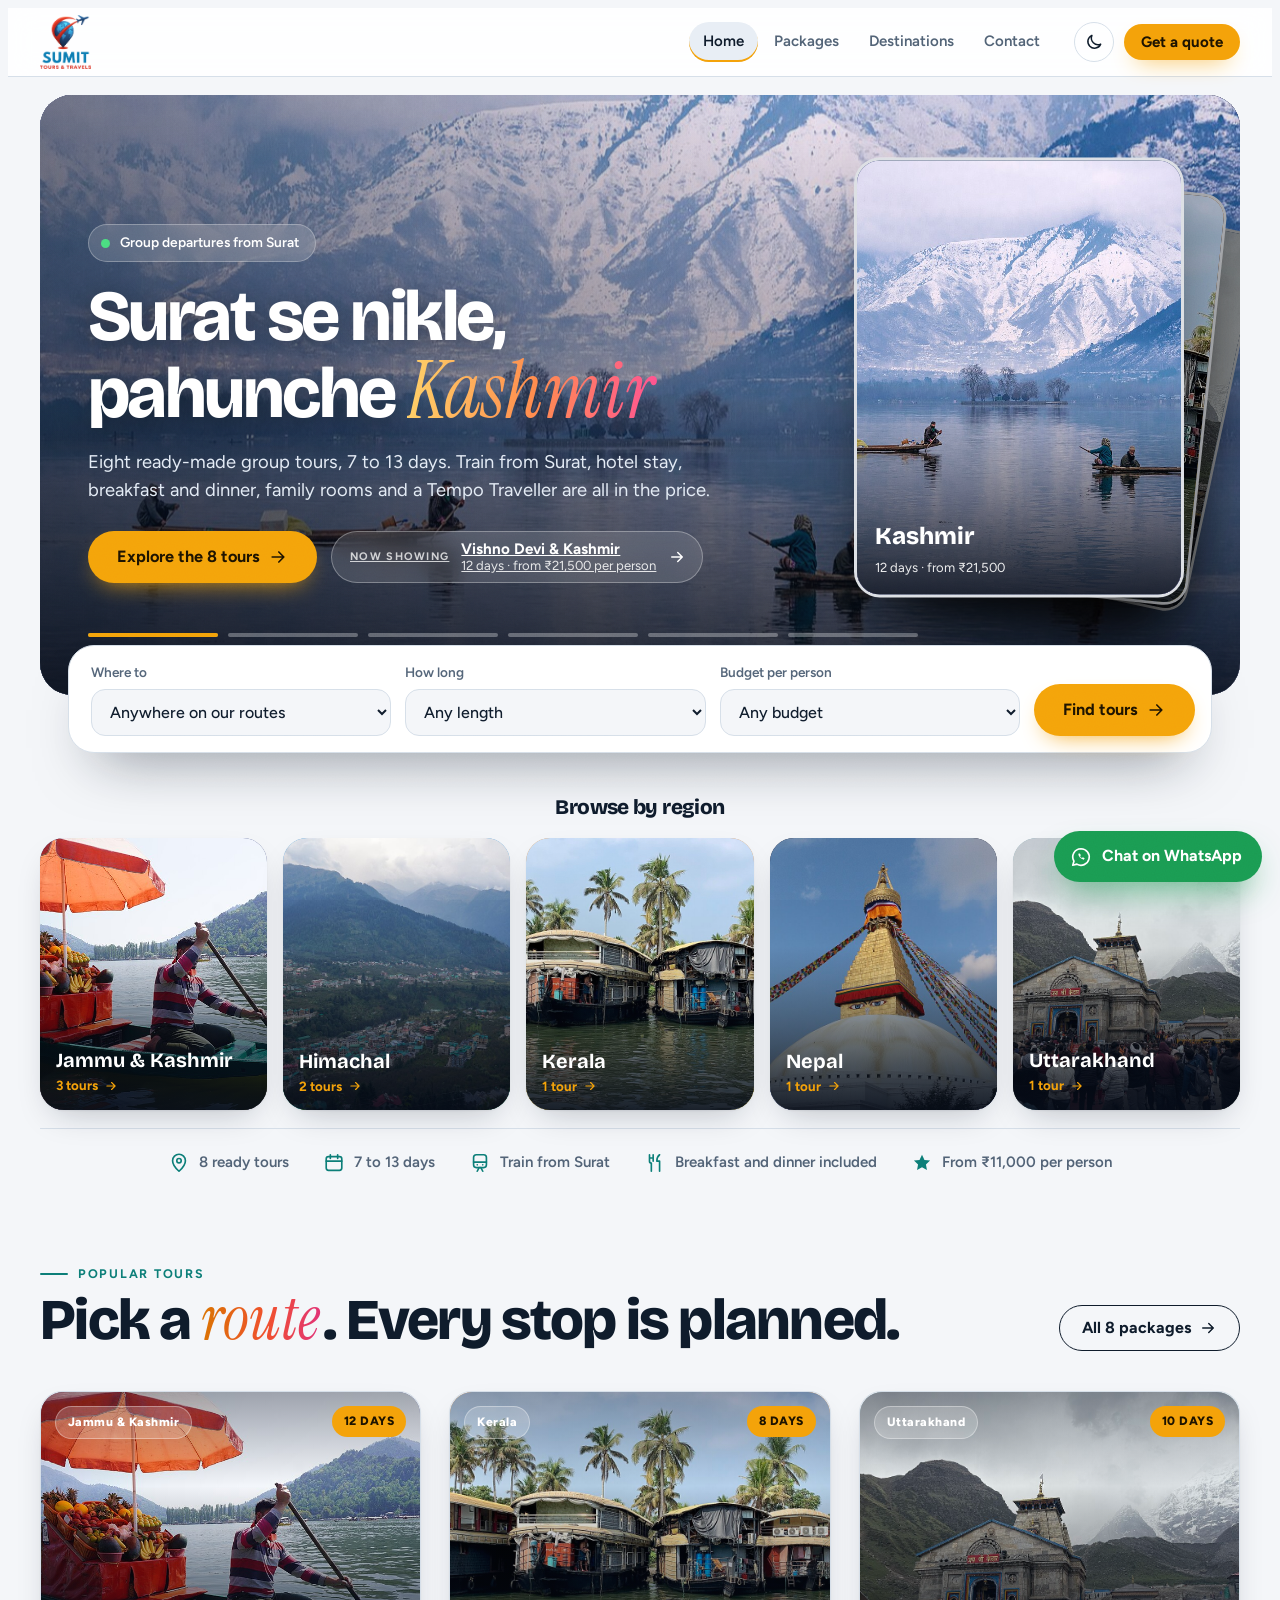
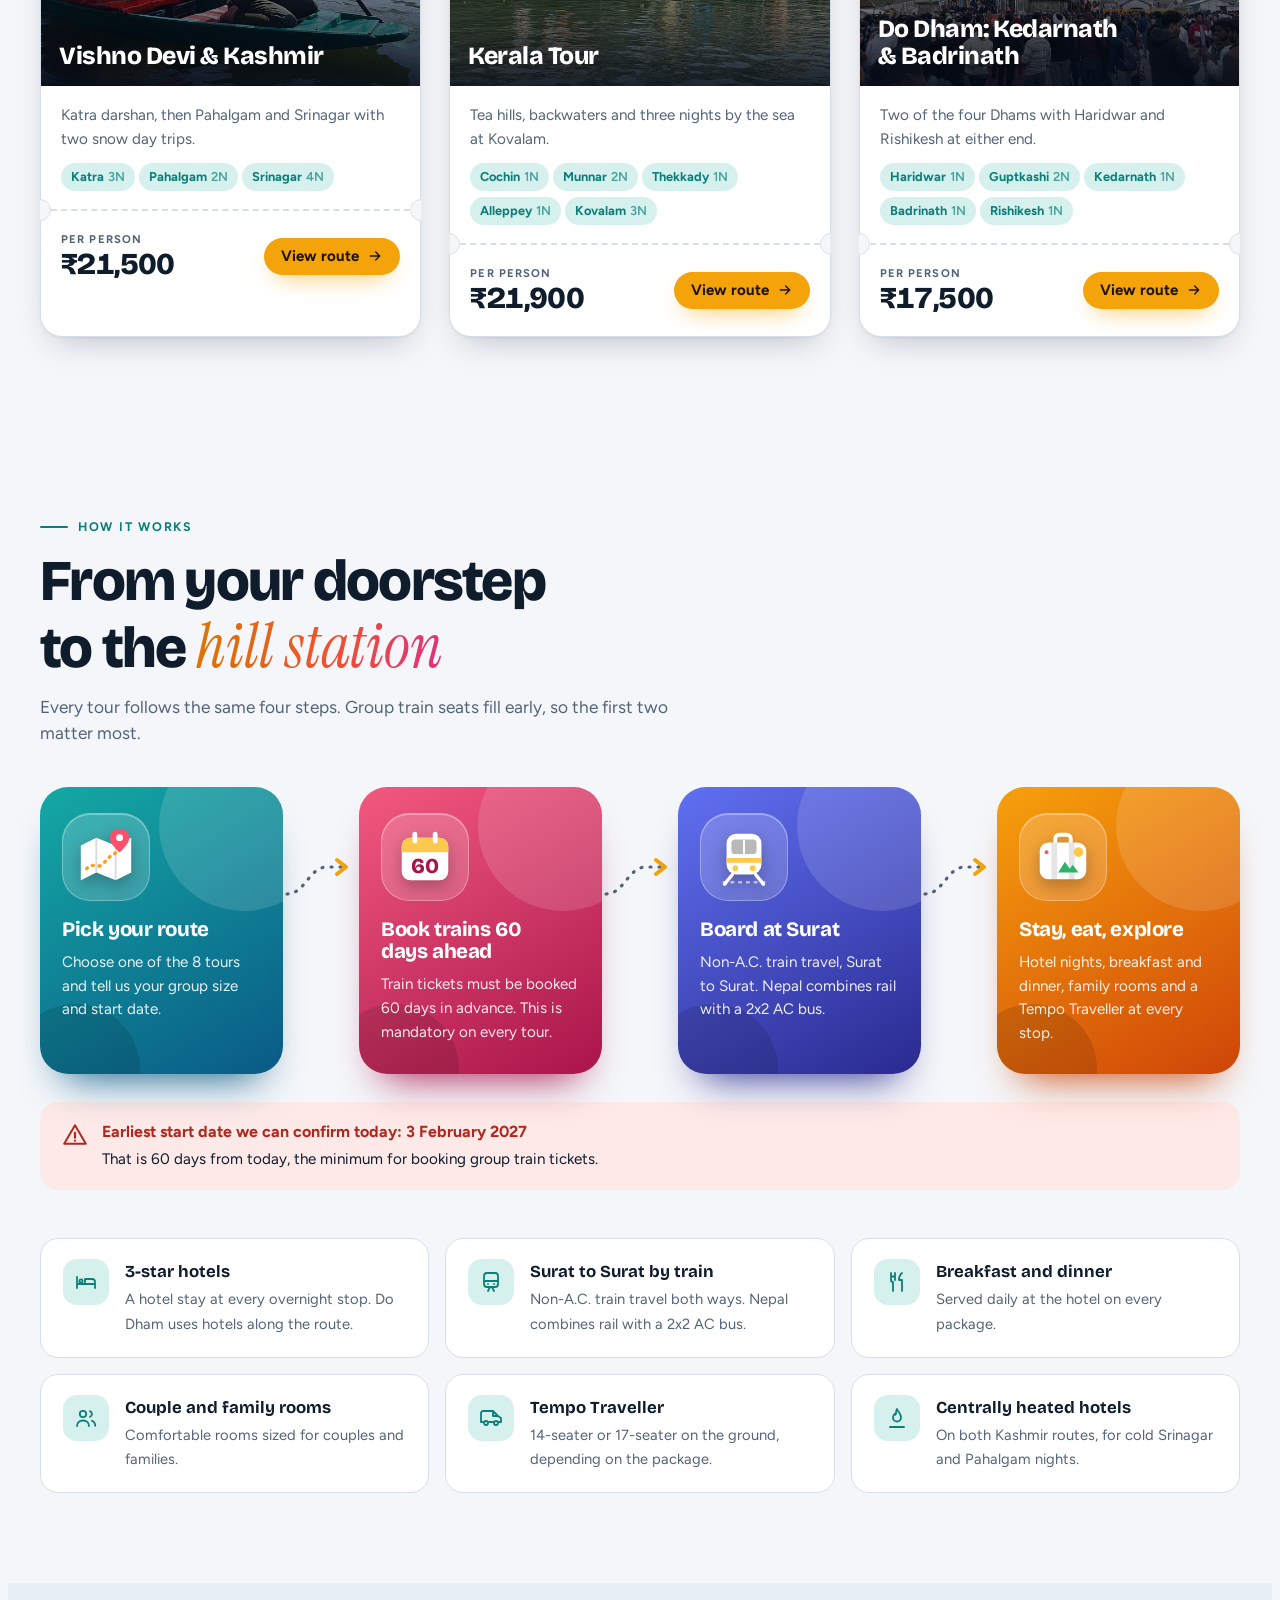
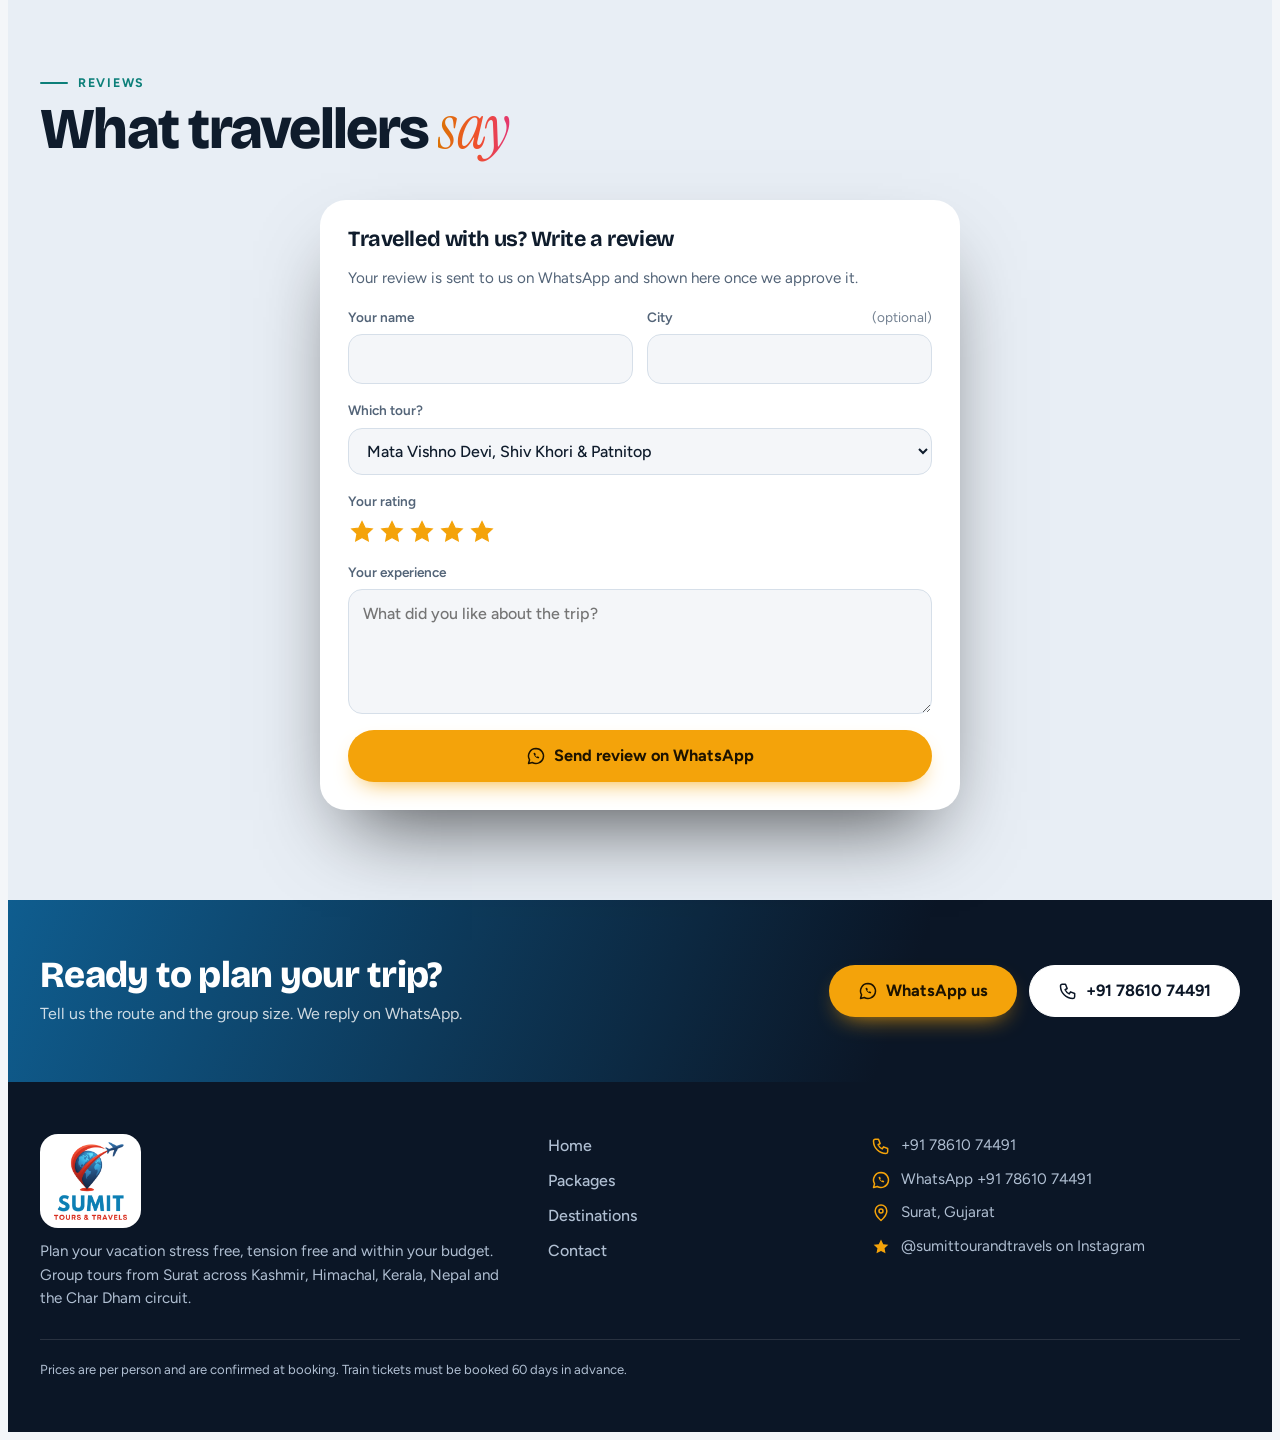
==== commit ee337fa4: "Add files via upload" ====
--- a/index.html
+++ b/index.html
@@ -1,161 +1,179 @@
-<!doctype html><html lang="en"><head><meta charset="utf-8"><meta name="viewport" content="width=device-width,initial-scale=1"><meta name="description" content="Group tour packages from Surat to Kashmir, Himachal, Kerala, Nepal and Do Dham. Plan your vacation stress free, tension free and within your budget."><title>Sumit Tour &amp; Travels</title><link rel="preconnect" href="https://fonts.googleapis.com"><link rel="preconnect" href="https://fonts.gstatic.com" crossorigin><link rel="stylesheet" href="https://fonts.googleapis.com/css2?family=Bricolage+Grotesque:opsz,wght@12..96,500;12..96,700;12..96,800&family=Figtree:wght@400;500;600;700&family=Instrument+Serif:ital@1&display=swap"><link rel="stylesheet" href="style.css"></head><body data-page="home">
-<svg width="0" height="0" style="position:absolute" aria-hidden="true">
-  <defs>
-    <symbol id="i-bed" viewBox="0 0 24 24"><path d="M3 18V7M3 14h18v4M21 14v-2a3 3 0 0 0-3-3h-7v5" fill="none" stroke="currentColor" stroke-width="1.8" stroke-linecap="round" stroke-linejoin="round"/><circle cx="7" cy="11" r="1.6" fill="none" stroke="currentColor" stroke-width="1.8"/></symbol>
-    <symbol id="i-train" viewBox="0 0 24 24"><rect x="5" y="3" width="14" height="14" rx="3" fill="none" stroke="currentColor" stroke-width="1.8"/><path d="M5 11h14M9 21l2-4M15 21l-2-4" fill="none" stroke="currentColor" stroke-width="1.8" stroke-linecap="round"/><circle cx="9" cy="14" r=".9" fill="currentColor"/><circle cx="15" cy="14" r=".9" fill="currentColor"/></symbol>
-    <symbol id="i-meal" viewBox="0 0 24 24"><path d="M6 3v7a2 2 0 0 0 2 2v9M10 3v7M6 6.5h4M17 3c-2 1.5-3 4-3 7h3v11" fill="none" stroke="currentColor" stroke-width="1.8" stroke-linecap="round" stroke-linejoin="round"/></symbol>
-    <symbol id="i-users" viewBox="0 0 24 24"><circle cx="9" cy="8" r="3.2" fill="none" stroke="currentColor" stroke-width="1.8"/><path d="M3 20c0-3.3 2.7-5.5 6-5.5s6 2.2 6 5.5M16 5.2a3 3 0 0 1 0 5.6M18 14.8c2 .7 3.2 2.5 3.2 5" fill="none" stroke="currentColor" stroke-width="1.8" stroke-linecap="round"/></symbol>
-    <symbol id="i-van" viewBox="0 0 24 24"><path d="M2 16V7a2 2 0 0 1 2-2h10l5 5 3 2v4h-2M2 16h2M10 16h4M14 5v5h5" fill="none" stroke="currentColor" stroke-width="1.8" stroke-linecap="round" stroke-linejoin="round"/><circle cx="7" cy="17" r="2" fill="none" stroke="currentColor" stroke-width="1.8"/><circle cx="17" cy="17" r="2" fill="none" stroke="currentColor" stroke-width="1.8"/></symbol>
-    <symbol id="i-heat" viewBox="0 0 24 24"><path d="M12 3c1 3 4 4.5 4 8.5a4 4 0 0 1-8 0c0-1.6.7-2.7 1.6-3.7C10 9.5 11 9 11 7c0-1.5.4-2.8 1-4z" fill="none" stroke="currentColor" stroke-width="1.8" stroke-linejoin="round"/><path d="M5 21h14" stroke="currentColor" stroke-width="1.8" stroke-linecap="round"/></symbol>
-    <symbol id="i-cal" viewBox="0 0 24 24"><rect x="3.5" y="5" width="17" height="15" rx="2.5" fill="none" stroke="currentColor" stroke-width="1.8"/><path d="M3.5 10h17M8 3v4M16 3v4" fill="none" stroke="currentColor" stroke-width="1.8" stroke-linecap="round"/></symbol>
-    <symbol id="i-pin" viewBox="0 0 24 24"><path d="M12 21s7-6.2 7-11.5a7 7 0 0 0-14 0C5 14.800 12 21 12 21z" fill="none" stroke="currentColor" stroke-width="1.8" stroke-linejoin="round"/><circle cx="12" cy="9.5" r="2.4" fill="none" stroke="currentColor" stroke-width="1.8"/></symbol>
-    <symbol id="i-phone" viewBox="0 0 24 24"><path d="M5 4h4l2 5-2.500 1.500a11 11 0 0 0 5 5L15 13l5 2v4a2 2 0 0 1-2 2A15 15 0 0 1 3 6a2 2 0 0 1 2-2z" fill="none" stroke="currentColor" stroke-width="1.8" stroke-linejoin="round"/></symbol>
-    <symbol id="i-mail" viewBox="0 0 24 24"><rect x="3" y="5" width="18" height="14" rx="2.500" fill="none" stroke="currentColor" stroke-width="1.8"/><path d="m4 7 8 6 8-6" fill="none" stroke="currentColor" stroke-width="1.8" stroke-linecap="round" stroke-linejoin="round"/></symbol>
-    <symbol id="i-star" viewBox="0 0 24 24"><path d="m12 3 2.700 5.600 6.100.8-4.500 4.200 1.100 6-5.400-2.900-5.400 2.900 1.100-6L3.200 9.400l6.100-.8z" fill="currentColor"/></symbol>
-    <symbol id="i-arrow" viewBox="0 0 24 24"><path d="M5 12h14m-6-6 6 6-6 6" fill="none" stroke="currentColor" stroke-width="2" stroke-linecap="round" stroke-linejoin="round"/></symbol>
-    <symbol id="i-left" viewBox="0 0 24 24"><path d="m15 5-7 7 7 7" fill="none" stroke="currentColor" stroke-width="2" stroke-linecap="round" stroke-linejoin="round"/></symbol>
-    <symbol id="i-right" viewBox="0 0 24 24"><path d="m9 5 7 7-7 7" fill="none" stroke="currentColor" stroke-width="2" stroke-linecap="round" stroke-linejoin="round"/></symbol>
-    <symbol id="i-x" viewBox="0 0 24 24"><path d="M6 6l12 12M18 6 6 18" fill="none" stroke="currentColor" stroke-width="2" stroke-linecap="round"/></symbol>
-    <symbol id="i-wa" viewBox="0 0 24 24"><path d="M12 3a9 9 0 0 0-7.700 13.600L3 21l4.500-1.200A9 9 0 1 0 12 3z" fill="none" stroke="currentColor" stroke-width="1.8" stroke-linejoin="round"/><path d="M9 8.500c.3 3 2.500 5.700 6 6.500l1-1.600-2-1-.9.800c-.9-.4-1.700-1.200-2.100-2.100l.8-.9-1-2z" fill="currentColor"/></symbol>
-    <symbol id="i-menu" viewBox="0 0 24 24"><path d="M4 7h16M4 12h16M4 17h16" fill="none" stroke="currentColor" stroke-width="2" stroke-linecap="round"/></symbol>
-    <symbol id="i-moon" viewBox="0 0 24 24"><path d="M20 14.500A8 8 0 0 1 9.500 4 8 8 0 1 0 20 14.500z" fill="none" stroke="currentColor" stroke-width="1.8" stroke-linejoin="round"/></symbol>
-    <symbol id="i-sun" viewBox="0 0 24 24"><circle cx="12" cy="12" r="4" fill="none" stroke="currentColor" stroke-width="1.8"/><path d="M12 2v3M12 19v3M2 12h3M19 12h3M5 5l2 2M17 17l2 2M19 5l-2 2M7 17l-2 2" stroke="currentColor" stroke-width="1.8" stroke-linecap="round"/></symbol>
-    <symbol id="i-warn" viewBox="0 0 24 24"><path d="M12 3 2 20h20z" fill="none" stroke="currentColor" stroke-width="1.8" stroke-linejoin="round"/><path d="M12 10v4.500M12 17.200v.1" stroke="currentColor" stroke-width="2" stroke-linecap="round"/></symbol>
-    <symbol id="i-copy" viewBox="0 0 24 24"><rect x="8" y="8" width="12" height="12" rx="2.500" fill="none" stroke="currentColor" stroke-width="1.8"/><path d="M16 8V6a2 2 0 0 0-2-2H6a2 2 0 0 0-2 2v8a2 2 0 0 0 2 2h2" fill="none" stroke="currentColor" stroke-width="1.8"/></symbol>
-  </defs>
-</svg>
-<a class="skip" href="#main">Skip to content</a>
-<div class="progress" id="progress" aria-hidden="true"></div>
-<header class="top" id="top">
-  <div class="wrap top-in">
-    <a class="logo" href="index.html" aria-label="Sumit Tour &amp; Travels home"><img src="images/logo.png" alt="Sumit Tours &amp; Travels" width="52" height="56"></a>
-    <nav class="nav" id="nav" aria-label="Main"><a href="index.html" aria-current="page">Home</a><a href="packages.html">Packages</a><a href="destinations.html">Destinations</a><a href="contact.html">Contact</a></nav>
-    <div class="top-actions">
-      <button class="icon-btn" id="themeBtn" type="button" aria-label="Switch colour theme"><svg width="20" height="20"><use href="#i-moon"/></svg></button>
-      <a class="btn btn-accent btn-sm" href="contact.html">Get a quote</a>
-      <button class="icon-btn menu-btn" id="menuBtn" type="button" aria-label="Open menu" aria-expanded="false" aria-controls="nav"><svg width="22" height="22"><use href="#i-menu"/></svg></button>
-    </div>
-  </div>
-</header>
-<main id="main">
-  <section class="hero2" aria-labelledby="h1">
-    <div class="wrap">
-      <div class="hero-card" id="hero">
-        <div class="hero-bg" id="heroBg" aria-hidden="true"></div>
-        <div class="hero-shade" aria-hidden="true"></div>
-        <div class="hero-copy">
-          <p class="pill"><span class="live" aria-hidden="true"></span>Group departures from Surat</p>
-          <h1 id="h1">Surat se nikle,<br>pahunche <span class="rot"><em id="rotWord">Kashmir</em></span></h1>
-          <p class="lead">Eight ready-made group tours, 7 to 13 days. Train from Surat, hotel stay, breakfast and dinner, family rooms and a Tempo Traveller are all in the price.</p>
-          <div class="hero-cta">
-            <a class="btn btn-accent btn-lg" href="packages.html">Explore the 8 tours <svg width="20" height="20"><use href="#i-arrow"/></svg></a>
-            <a class="featured" id="featBtn" href="packages.html"><span class="f-label">Now showing</span><span class="f-main"><b id="featTitle"></b><i id="featMeta"></i></span><svg width="18" height="18"><use href="#i-arrow"/></svg></a>
-          </div>
-        </div>
-        <div class="hero-stack" id="heroStack" aria-label="Featured destinations"></div>
-        <div class="hero-dots" id="heroDots" role="tablist" aria-label="Featured destinations"></div>
-      </div>
-
-      <form class="finder" id="finder" aria-label="Find a tour">
-        <label class="fld" for="finderDest"><span>Where to</span>
-          <select id="finderDest"></select>
-        </label>
-        <label class="fld" for="finderLen"><span>How long</span>
-          <select id="finderLen">
-            <option value="any">Any length</option>
-            <option value="short">Up to 8 days</option>
-            <option value="mid">9 to 11 days</option>
-            <option value="long">12 days and more</option>
-          </select>
-        </label>
-        <label class="fld" for="finderBud"><span>Budget per person</span>
-          <select id="finderBud">
-            <option value="25500">Any budget</option>
-            <option value="15000">Up to ₹15,000</option>
-            <option value="18500">Up to ₹18,500</option>
-            <option value="22000">Up to ₹22,000</option>
-          </select>
-        </label>
-        <button class="btn btn-accent btn-lg" type="submit">Find tours <svg width="20" height="20"><use href="#i-arrow"/></svg></button>
-      </form>
-
-      <h2 class="reg-h">Browse by region</h2>
-      <div class="regions" id="cats" aria-label="Browse by region"></div>
-
-      <ul class="trust" aria-label="At a glance">
-        <li><svg width="22" height="22"><use href="#i-pin"/></svg>8 ready tours</li>
-        <li><svg width="22" height="22"><use href="#i-cal"/></svg>7 to 13 days</li>
-        <li><svg width="22" height="22"><use href="#i-train"/></svg>Train from Surat</li>
-        <li><svg width="22" height="22"><use href="#i-meal"/></svg>Breakfast and dinner included</li>
-        <li><svg width="22" height="22"><use href="#i-star"/></svg>From ₹11,000 per person</li>
-      </ul>
-    </div>
-  </section>
-
-
-  <section class="section" id="featured" aria-labelledby="h-feat">
-    <div class="wrap">
-      <div class="sec-head row">
-        <div><p class="eyebrow">Popular tours</p><h2 id="h-feat">Pick a <em>route</em>. Every stop is planned.</h2></div>
-        <a class="btn btn-ghost" href="packages.html">All 8 packages <svg width="18" height="18"><use href="#i-arrow"/></svg></a>
-      </div>
-      <div class="grid" id="grid"></div>
-    </div>
-  </section>
-  <section class="section" id="journey" aria-labelledby="h-journey">
-    <div class="wrap">
-      <div class="sec-head">
-        <p class="eyebrow">How it works</p>
-        <h2 id="h-journey">From your doorstep to the <em>hill station</em></h2>
-        <p class="sec-sub">Every tour follows the same four steps. Group train seats fill early, so the first two matter most.</p>
-      </div>
-      <ol class="steps" id="steps">
-        <li class="step g-teal"><span class="ico" data-ico="route"></span><h3>Pick your route</h3><p>Choose one of the 8 tours and tell us your group size and start date.</p></li>
-        <li class="rope" aria-hidden="true"></li>
-        <li class="step g-rose"><span class="ico" data-ico="cal"></span><h3>Book trains 60 days ahead</h3><p>Train tickets must be booked 60 days in advance. This is mandatory on every tour.</p></li>
-        <li class="rope" aria-hidden="true"></li>
-        <li class="step g-indigo"><span class="ico" data-ico="train"></span><h3>Board at Surat</h3><p>Non-A.C. train travel, Surat to Surat. Nepal combines rail with a 2x2 AC bus.</p></li>
-        <li class="rope" aria-hidden="true"></li>
-        <li class="step g-amber"><span class="ico" data-ico="bag"></span><h3>Stay, eat, explore</h3><p>Hotel nights, breakfast and dinner, family rooms and a Tempo Traveller at every stop.</p></li>
-      </ol>
-      <aside class="notice" role="note">
-        <svg width="26" height="26"><use href="#i-warn"/></svg>
-        <div><b>Earliest start date we can confirm today: <span id="earliest"></span></b><p>That is 60 days from today, the minimum for booking group train tickets.</p></div>
-      </aside>
-
-      <ul class="inc-grid" id="incGrid"></ul>
-    </div>
-  </section>
-
-
-  <section class="section tint" id="reviews" aria-labelledby="h-rev" hidden>
-    <div class="wrap">
-      <div class="sec-head row">
-        <div><p class="eyebrow">Traveller experience</p><h2 id="h-rev">What families say <em>after</em> the trip</h2></div>
-        <div class="car-btns">
-          <button class="icon-btn round" id="revPrev" type="button" aria-label="Previous reviews"><svg width="20" height="20"><use href="#i-left"/></svg></button>
-          <button class="icon-btn round" id="revNext" type="button" aria-label="Next reviews"><svg width="20" height="20"><use href="#i-right"/></svg></button>
-        </div>
-      </div>
-      <div class="rev-track" id="revTrack" tabindex="0" aria-label="Traveller reviews"></div>
-    </div>
-  </section>
-  <section class="cta" aria-labelledby="h-cta">
-    <div class="wrap cta-in">
-      <div><h2 id="h-cta">Ready to plan your trip?</h2><p>Tell us the route and the group size. We reply on WhatsApp.</p></div>
-      <div class="cta-btns"><a class="btn btn-accent btn-lg" data-wa href="#" target="_blank" rel="noopener"><svg width="20" height="20"><use href="#i-wa"/></svg> WhatsApp us</a><a class="btn btn-light btn-lg" data-tel href="#"><svg width="20" height="20"><use href="#i-phone"/></svg> <span data-phone></span></a></div>
-    </div>
-  </section>
-</main>
-<footer class="foot">
-  <div class="wrap foot-in">
-    <div>
-      <a class="logo foot-logo" href="index.html" aria-label="Sumit Tour &amp; Travels home"><img src="images/logo.png" alt="Sumit Tours &amp; Travels" width="78" height="84"></a>
-      <p class="foot-note">Plan your vacation stress free, tension free and within your budget. Group tours from Surat across Kashmir, Himachal, Kerala, Nepal and the Char Dham circuit.</p>
-    </div>
-    <nav class="foot-nav" aria-label="Footer"><a href="index.html">Home</a><a href="packages.html">Packages</a><a href="destinations.html">Destinations</a><a href="contact.html">Contact</a><a href="credits.html">Photo credits</a></nav>
-    <ul class="foot-contact" id="footContact"></ul>
-    <p class="fine">Prices are per person and are confirmed at booking. Train tickets must be booked 60 days in advance.</p>
-  </div>
-</footer>
+<!doctype html><html lang="en"><head><meta charset="utf-8"><meta name="viewport" content="width=device-width,initial-scale=1"><meta name="description" content="Group tour packages from Surat to Kashmir, Himachal, Kerala, Nepal and Do Dham. Plan your vacation stress free, tension free and within your budget."><title>Sumit Tour &amp; Travels</title><link rel="preconnect" href="https://fonts.googleapis.com"><link rel="preconnect" href="https://fonts.gstatic.com" crossorigin><link rel="stylesheet" href="https://fonts.googleapis.com/css2?family=Bricolage+Grotesque:opsz,wght@12..96,500;12..96,700;12..96,800&family=Figtree:wght@400;500;600;700&family=Instrument+Serif:ital@1&display=swap"><link rel="stylesheet" href="style.css"></head><body data-page="home">
+<svg width="0" height="0" style="position:absolute" aria-hidden="true">
+  <defs>
+    <symbol id="i-bed" viewBox="0 0 24 24"><path d="M3 18V7M3 14h18v4M21 14v-2a3 3 0 0 0-3-3h-7v5" fill="none" stroke="currentColor" stroke-width="1.8" stroke-linecap="round" stroke-linejoin="round"/><circle cx="7" cy="11" r="1.6" fill="none" stroke="currentColor" stroke-width="1.8"/></symbol>
+    <symbol id="i-train" viewBox="0 0 24 24"><rect x="5" y="3" width="14" height="14" rx="3" fill="none" stroke="currentColor" stroke-width="1.8"/><path d="M5 11h14M9 21l2-4M15 21l-2-4" fill="none" stroke="currentColor" stroke-width="1.8" stroke-linecap="round"/><circle cx="9" cy="14" r=".9" fill="currentColor"/><circle cx="15" cy="14" r=".9" fill="currentColor"/></symbol>
+    <symbol id="i-meal" viewBox="0 0 24 24"><path d="M6 3v7a2 2 0 0 0 2 2v9M10 3v7M6 6.5h4M17 3c-2 1.5-3 4-3 7h3v11" fill="none" stroke="currentColor" stroke-width="1.8" stroke-linecap="round" stroke-linejoin="round"/></symbol>
+    <symbol id="i-users" viewBox="0 0 24 24"><circle cx="9" cy="8" r="3.2" fill="none" stroke="currentColor" stroke-width="1.8"/><path d="M3 20c0-3.3 2.7-5.5 6-5.5s6 2.2 6 5.5M16 5.2a3 3 0 0 1 0 5.6M18 14.8c2 .7 3.2 2.5 3.2 5" fill="none" stroke="currentColor" stroke-width="1.8" stroke-linecap="round"/></symbol>
+    <symbol id="i-van" viewBox="0 0 24 24"><path d="M2 16V7a2 2 0 0 1 2-2h10l5 5 3 2v4h-2M2 16h2M10 16h4M14 5v5h5" fill="none" stroke="currentColor" stroke-width="1.8" stroke-linecap="round" stroke-linejoin="round"/><circle cx="7" cy="17" r="2" fill="none" stroke="currentColor" stroke-width="1.8"/><circle cx="17" cy="17" r="2" fill="none" stroke="currentColor" stroke-width="1.8"/></symbol>
+    <symbol id="i-heat" viewBox="0 0 24 24"><path d="M12 3c1 3 4 4.5 4 8.5a4 4 0 0 1-8 0c0-1.6.7-2.7 1.6-3.7C10 9.5 11 9 11 7c0-1.5.4-2.8 1-4z" fill="none" stroke="currentColor" stroke-width="1.8" stroke-linejoin="round"/><path d="M5 21h14" stroke="currentColor" stroke-width="1.8" stroke-linecap="round"/></symbol>
+    <symbol id="i-cal" viewBox="0 0 24 24"><rect x="3.5" y="5" width="17" height="15" rx="2.5" fill="none" stroke="currentColor" stroke-width="1.8"/><path d="M3.5 10h17M8 3v4M16 3v4" fill="none" stroke="currentColor" stroke-width="1.8" stroke-linecap="round"/></symbol>
+    <symbol id="i-pin" viewBox="0 0 24 24"><path d="M12 21s7-6.2 7-11.5a7 7 0 0 0-14 0C5 14.800 12 21 12 21z" fill="none" stroke="currentColor" stroke-width="1.8" stroke-linejoin="round"/><circle cx="12" cy="9.5" r="2.4" fill="none" stroke="currentColor" stroke-width="1.8"/></symbol>
+    <symbol id="i-phone" viewBox="0 0 24 24"><path d="M5 4h4l2 5-2.500 1.500a11 11 0 0 0 5 5L15 13l5 2v4a2 2 0 0 1-2 2A15 15 0 0 1 3 6a2 2 0 0 1 2-2z" fill="none" stroke="currentColor" stroke-width="1.8" stroke-linejoin="round"/></symbol>
+    <symbol id="i-mail" viewBox="0 0 24 24"><rect x="3" y="5" width="18" height="14" rx="2.500" fill="none" stroke="currentColor" stroke-width="1.8"/><path d="m4 7 8 6 8-6" fill="none" stroke="currentColor" stroke-width="1.8" stroke-linecap="round" stroke-linejoin="round"/></symbol>
+    <symbol id="i-star" viewBox="0 0 24 24"><path d="m12 3 2.700 5.600 6.100.8-4.500 4.200 1.100 6-5.400-2.900-5.400 2.900 1.100-6L3.200 9.400l6.100-.8z" fill="currentColor"/></symbol>
+    <symbol id="i-arrow" viewBox="0 0 24 24"><path d="M5 12h14m-6-6 6 6-6 6" fill="none" stroke="currentColor" stroke-width="2" stroke-linecap="round" stroke-linejoin="round"/></symbol>
+    <symbol id="i-left" viewBox="0 0 24 24"><path d="m15 5-7 7 7 7" fill="none" stroke="currentColor" stroke-width="2" stroke-linecap="round" stroke-linejoin="round"/></symbol>
+    <symbol id="i-right" viewBox="0 0 24 24"><path d="m9 5 7 7-7 7" fill="none" stroke="currentColor" stroke-width="2" stroke-linecap="round" stroke-linejoin="round"/></symbol>
+    <symbol id="i-x" viewBox="0 0 24 24"><path d="M6 6l12 12M18 6 6 18" fill="none" stroke="currentColor" stroke-width="2" stroke-linecap="round"/></symbol>
+    <symbol id="i-wa" viewBox="0 0 24 24"><path d="M12 3a9 9 0 0 0-7.700 13.600L3 21l4.500-1.200A9 9 0 1 0 12 3z" fill="none" stroke="currentColor" stroke-width="1.8" stroke-linejoin="round"/><path d="M9 8.500c.3 3 2.500 5.700 6 6.500l1-1.600-2-1-.9.800c-.9-.4-1.700-1.200-2.100-2.100l.8-.9-1-2z" fill="currentColor"/></symbol>
+    <symbol id="i-menu" viewBox="0 0 24 24"><path d="M4 7h16M4 12h16M4 17h16" fill="none" stroke="currentColor" stroke-width="2" stroke-linecap="round"/></symbol>
+    <symbol id="i-moon" viewBox="0 0 24 24"><path d="M20 14.500A8 8 0 0 1 9.500 4 8 8 0 1 0 20 14.500z" fill="none" stroke="currentColor" stroke-width="1.8" stroke-linejoin="round"/></symbol>
+    <symbol id="i-sun" viewBox="0 0 24 24"><circle cx="12" cy="12" r="4" fill="none" stroke="currentColor" stroke-width="1.8"/><path d="M12 2v3M12 19v3M2 12h3M19 12h3M5 5l2 2M17 17l2 2M19 5l-2 2M7 17l-2 2" stroke="currentColor" stroke-width="1.8" stroke-linecap="round"/></symbol>
+    <symbol id="i-warn" viewBox="0 0 24 24"><path d="M12 3 2 20h20z" fill="none" stroke="currentColor" stroke-width="1.8" stroke-linejoin="round"/><path d="M12 10v4.500M12 17.200v.1" stroke="currentColor" stroke-width="2" stroke-linecap="round"/></symbol>
+    <symbol id="i-copy" viewBox="0 0 24 24"><rect x="8" y="8" width="12" height="12" rx="2.500" fill="none" stroke="currentColor" stroke-width="1.8"/><path d="M16 8V6a2 2 0 0 0-2-2H6a2 2 0 0 0-2 2v8a2 2 0 0 0 2 2h2" fill="none" stroke="currentColor" stroke-width="1.8"/></symbol>
+  </defs>
+</svg>
+<a class="skip" href="#main">Skip to content</a>
+<div class="progress" id="progress" aria-hidden="true"></div>
+<header class="top" id="top">
+  <div class="wrap top-in">
+    <a class="logo" href="index.html" aria-label="Sumit Tour &amp; Travels home"><img src="images/logo.png" alt="Sumit Tours &amp; Travels" width="52" height="56"></a>
+    <nav class="nav" id="nav" aria-label="Main"><a href="index.html" aria-current="page">Home</a><a href="packages.html">Packages</a><a href="destinations.html">Destinations</a><a href="contact.html">Contact</a></nav>
+    <div class="top-actions">
+      <button class="icon-btn" id="themeBtn" type="button" aria-label="Switch colour theme"><svg width="20" height="20"><use href="#i-moon"/></svg></button>
+      <a class="btn btn-accent btn-sm" href="contact.html">Get a quote</a>
+      <button class="icon-btn menu-btn" id="menuBtn" type="button" aria-label="Open menu" aria-expanded="false" aria-controls="nav"><svg width="22" height="22"><use href="#i-menu"/></svg></button>
+    </div>
+  </div>
+</header>
+<main id="main">
+  <section class="hero2" aria-labelledby="h1">
+    <div class="wrap">
+      <div class="hero-card" id="hero">
+        <div class="hero-bg" id="heroBg" aria-hidden="true"></div>
+        <div class="hero-shade" aria-hidden="true"></div>
+        <div class="hero-copy">
+          <p class="pill"><span class="live" aria-hidden="true"></span>Group departures from Surat</p>
+          <h1 id="h1">Surat se nikle,<br>pahunche <span class="rot"><em id="rotWord">Kashmir</em></span></h1>
+          <p class="lead">Eight ready-made group tours, 7 to 13 days. Train from Surat, hotel stay, breakfast and dinner, family rooms and a Tempo Traveller are all in the price.</p>
+          <div class="hero-cta">
+            <a class="btn btn-accent btn-lg" href="packages.html">Explore the 8 tours <svg width="20" height="20"><use href="#i-arrow"/></svg></a>
+            <a class="featured" id="featBtn" href="packages.html"><span class="f-label">Now showing</span><span class="f-main"><b id="featTitle"></b><i id="featMeta"></i></span><svg width="18" height="18"><use href="#i-arrow"/></svg></a>
+          </div>
+        </div>
+        <div class="hero-stack" id="heroStack" aria-label="Featured destinations"></div>
+        <div class="hero-dots" id="heroDots" role="tablist" aria-label="Featured destinations"></div>
+      </div>
+
+      <form class="finder" id="finder" aria-label="Find a tour">
+        <label class="fld" for="finderDest"><span>Where to</span>
+          <select id="finderDest"></select>
+        </label>
+        <label class="fld" for="finderLen"><span>How long</span>
+          <select id="finderLen">
+            <option value="any">Any length</option>
+            <option value="short">Up to 8 days</option>
+            <option value="mid">9 to 11 days</option>
+            <option value="long">12 days and more</option>
+          </select>
+        </label>
+        <label class="fld" for="finderBud"><span>Budget per person</span>
+          <select id="finderBud">
+            <option value="25500">Any budget</option>
+            <option value="15000">Up to ₹15,000</option>
+            <option value="18500">Up to ₹18,500</option>
+            <option value="22000">Up to ₹22,000</option>
+          </select>
+        </label>
+        <button class="btn btn-accent btn-lg" type="submit">Find tours <svg width="20" height="20"><use href="#i-arrow"/></svg></button>
+      </form>
+
+      <h2 class="reg-h">Browse by region</h2>
+      <div class="regions" id="cats" aria-label="Browse by region"></div>
+
+      <ul class="trust" aria-label="At a glance">
+        <li><svg width="22" height="22"><use href="#i-pin"/></svg>8 ready tours</li>
+        <li><svg width="22" height="22"><use href="#i-cal"/></svg>7 to 13 days</li>
+        <li><svg width="22" height="22"><use href="#i-train"/></svg>Train from Surat</li>
+        <li><svg width="22" height="22"><use href="#i-meal"/></svg>Breakfast and dinner included</li>
+        <li><svg width="22" height="22"><use href="#i-star"/></svg>From ₹11,000 per person</li>
+      </ul>
+    </div>
+  </section>
+
+
+  <section class="section" id="featured" aria-labelledby="h-feat">
+    <div class="wrap">
+      <div class="sec-head row">
+        <div><p class="eyebrow">Popular tours</p><h2 id="h-feat">Pick a <em>route</em>. Every stop is planned.</h2></div>
+        <a class="btn btn-ghost" href="packages.html">All 8 packages <svg width="18" height="18"><use href="#i-arrow"/></svg></a>
+      </div>
+      <div class="grid" id="grid"></div>
+    </div>
+  </section>
+  <section class="section" id="journey" aria-labelledby="h-journey">
+    <div class="wrap">
+      <div class="sec-head">
+        <p class="eyebrow">How it works</p>
+        <h2 id="h-journey">From your doorstep to the <em>hill station</em></h2>
+        <p class="sec-sub">Every tour follows the same four steps. Group train seats fill early, so the first two matter most.</p>
+      </div>
+      <ol class="steps" id="steps">
+        <li class="step g-teal"><span class="ico" data-ico="route"></span><h3>Pick your route</h3><p>Choose one of the 8 tours and tell us your group size and start date.</p></li>
+        <li class="rope" aria-hidden="true"></li>
+        <li class="step g-rose"><span class="ico" data-ico="cal"></span><h3>Book trains 60 days ahead</h3><p>Train tickets must be booked 60 days in advance. This is mandatory on every tour.</p></li>
+        <li class="rope" aria-hidden="true"></li>
+        <li class="step g-indigo"><span class="ico" data-ico="train"></span><h3>Board at Surat</h3><p>Non-A.C. train travel, Surat to Surat. Nepal combines rail with a 2x2 AC bus.</p></li>
+        <li class="rope" aria-hidden="true"></li>
+        <li class="step g-amber"><span class="ico" data-ico="bag"></span><h3>Stay, eat, explore</h3><p>Hotel nights, breakfast and dinner, family rooms and a Tempo Traveller at every stop.</p></li>
+      </ol>
+      <aside class="notice" role="note">
+        <svg width="26" height="26"><use href="#i-warn"/></svg>
+        <div><b>Earliest start date we can confirm today: <span id="earliest"></span></b><p>That is 60 days from today, the minimum for booking group train tickets.</p></div>
+      </aside>
+
+      <ul class="inc-grid" id="incGrid"></ul>
+    </div>
+  </section>
+
+
+  <section class="section tint" id="reviews" aria-labelledby="h-rev">
+    <div class="wrap">
+      <div class="sec-head row">
+        <div><p class="eyebrow">Reviews</p><h2 id="h-rev">What travellers <em>say</em></h2></div>
+        <div class="car-btns" id="revBtns" hidden>
+          <button class="icon-btn round" id="revPrev" type="button" aria-label="Previous reviews"><svg width="20" height="20"><use href="#i-left"/></svg></button>
+          <button class="icon-btn round" id="revNext" type="button" aria-label="Next reviews"><svg width="20" height="20"><use href="#i-right"/></svg></button>
+        </div>
+      </div>
+      <div class="rev-wrap">
+        <div class="rev-track" id="revTrack" tabindex="0" aria-label="Traveller reviews" hidden></div>
+        <form class="form rev-form" id="revForm" novalidate>
+          <h3>Travelled with us? Write a review</h3>
+          <p class="tagline">Your review is sent to us on WhatsApp and shown here once we approve it.</p>
+          <div class="two">
+            <label class="fld" for="rName"><span>Your name</span><input id="rName" type="text" autocomplete="name" required></label>
+            <label class="fld" for="rCity"><span>City <em>(optional)</em></span><input id="rCity" type="text" autocomplete="address-level2"></label>
+          </div>
+          <label class="fld" for="rTrip"><span>Which tour?</span><select id="rTrip"></select></label>
+          <fieldset class="rate"><legend>Your rating</legend>
+            <div class="rate-row" id="rRate"></div>
+          </fieldset>
+          <label class="fld" for="rText"><span>Your experience</span><textarea id="rText" rows="4" placeholder="What did you like about the trip?" required></textarea></label>
+          <p class="form-err" id="rErr" role="alert" hidden></p>
+          <button class="btn btn-accent btn-lg wide" type="submit"><svg width="20" height="20"><use href="#i-wa"/></svg> Send review on WhatsApp</button>
+          <p class="tagline" id="rDone" hidden><b>Thank you!</b> If WhatsApp did not open, <a id="rLink" href="#" target="_blank" rel="noopener">tap here to send it</a>.</p>
+        </form>
+      </div>
+    </div>
+  </section>
+  <section class="cta" aria-labelledby="h-cta">
+    <div class="wrap cta-in">
+      <div><h2 id="h-cta">Ready to plan your trip?</h2><p>Tell us the route and the group size. We reply on WhatsApp.</p></div>
+      <div class="cta-btns"><a class="btn btn-accent btn-lg" data-wa href="#" target="_blank" rel="noopener"><svg width="20" height="20"><use href="#i-wa"/></svg> WhatsApp us</a><a class="btn btn-light btn-lg" data-tel href="#"><svg width="20" height="20"><use href="#i-phone"/></svg> <span data-phone></span></a></div>
+    </div>
+  </section>
+</main>
+<footer class="foot">
+  <div class="wrap foot-in">
+    <div>
+      <a class="logo foot-logo" href="index.html" aria-label="Sumit Tour &amp; Travels home"><img src="images/logo.png" alt="Sumit Tours &amp; Travels" width="78" height="84"></a>
+      <p class="foot-note">Plan your vacation stress free, tension free and within your budget. Group tours from Surat across Kashmir, Himachal, Kerala, Nepal and the Char Dham circuit.</p>
+    </div>
+    <nav class="foot-nav" aria-label="Footer"><a href="index.html">Home</a><a href="packages.html">Packages</a><a href="destinations.html">Destinations</a><a href="contact.html">Contact</a></nav>
+    <ul class="foot-contact" id="footContact"></ul>
+    <p class="fine">Prices are per person and are confirmed at booking. Train tickets must be booked 60 days in advance.</p>
+  </div>
+</footer>
 <script src="data.js"></script><script src="photos.js"></script><script src="art.js"></script><script src="app.js"></script></body></html>
--- a/style.css
+++ b/style.css
@@ -1,608 +1,635 @@
-/* Layout concept: a cinematic photo hero that rotates with the headline word, then paper-ticket cards (perforated stubs,
-   because every trip leaves Surat by train), photo reels, and a dark glass enquiry panel. Saffron is the action colour. */
-:root {
-  --bg: #f4f6f9;
-  --surface: #ffffff;
-  --tint: #e8eef5;
-  --fg: #0f1c2c;
-  --muted: #536478;
-  --line: #d6dfe9;
-  --accent: #f4a30a;
-  --accent-2: #ff5d8f;
-  --accent-ink: #1d1300;
-  --accent-text: #bf6400;
-  --teal: #0c7f79;
-  --teal-soft: #d6f0ee;
-  --warn: #b3261e;
-  --warn-soft: #fde9e7;
-  --ink: #0b1626;
-  --ink-2: #14284a;
-  --on-ink: #f2f6fb;
-  --on-ink-muted: #b0bfd2;
-  --shadow: 0 1px 2px rgba(11, 22, 38, .06), 0 14px 34px -14px rgba(11, 22, 38, .28);
-  --grad: linear-gradient(95deg, #ffd166, #ff8a4c 50%, #ff4f93);
-  --grad-text: linear-gradient(95deg, #d97700, #f0502f 55%, #e0307f);
-  --font-display: 'Bricolage Grotesque', 'Trebuchet MS', system-ui, sans-serif;
-  --font-serif: 'Instrument Serif', 'Georgia', serif;
-  --font-body: 'Figtree', system-ui, -apple-system, 'Segoe UI', sans-serif;
-  --radius: 22px;
-}
-@media (prefers-color-scheme: dark) {
-  :root:not([data-theme="light"]) {
-    --bg: #09131f; --surface: #101e30; --tint: #0d1927; --fg: #eaf0f6; --muted: #9db0c3; --line: #223549;
-    --accent: #f6b53c; --accent-text: #f6b53c; --teal: #38c4bc; --teal-soft: #12353a; --warn: #ff8f86; --warn-soft: #3a1d1d;
-    --shadow: 0 1px 2px rgba(0, 0, 0, .35), 0 16px 36px -14px rgba(0, 0, 0, .7); --grad-text: var(--grad);
-    color-scheme: dark;
-  }
-}
-:root[data-theme="dark"] {
-  --bg: #09131f; --surface: #101e30; --tint: #0d1927; --fg: #eaf0f6; --muted: #9db0c3; --line: #223549;
-  --accent: #f6b53c; --accent-text: #f6b53c; --teal: #38c4bc; --teal-soft: #12353a; --warn: #ff8f86; --warn-soft: #3a1d1d;
-  --shadow: 0 1px 2px rgba(0, 0, 0, .35), 0 16px 36px -14px rgba(0, 0, 0, .7); --grad-text: var(--grad);
-  color-scheme: dark;
-}
-
-*, *::before, *::after { box-sizing: border-box; }
-[hidden] { display: none !important; }
-html { scroll-behavior: smooth; scroll-padding-top: 84px; }
-body { background: var(--bg); color: var(--fg); font-family: var(--font-body); font-size: 16px; line-height: 1.55; -webkit-font-smoothing: antialiased; overflow-x: clip; }
-/* film grain */
-body::after { content: ""; position: fixed; inset: 0; z-index: 90; pointer-events: none; opacity: .06; mix-blend-mode: overlay; background-image: url("data:image/svg+xml;utf8,<svg xmlns='http://www.w3.org/2000/svg' width='160' height='160'><filter id='n'><feTurbulence type='fractalNoise' baseFrequency='.9' numOctaves='2' stitchTiles='stitch'/><feColorMatrix values='0 0 0 0 1  0 0 0 0 1  0 0 0 0 1  0 0 0 .9 0'/></filter><rect width='100%' height='100%' filter='url(%23n)'/></svg>"); }
-img, svg { max-width: 100%; }
-a { color: inherit; }
-h1, h2, h3, h4 { font-family: var(--font-display); line-height: 1.08; margin: 0; text-wrap: balance; letter-spacing: -.02em; }
-h2 em, h1 em { font-family: var(--font-serif); font-style: italic; font-weight: 400; letter-spacing: 0; }
-p { margin: 0; }
-button, input, select, textarea { font: inherit; color: inherit; }
-:focus-visible { outline: 3px solid var(--accent); outline-offset: 2px; border-radius: 6px; }
-.wrap { width: min(1200px, 100% - 40px); margin-inline: auto; }
-.skip { position: absolute; left: -999px; top: 8px; background: var(--accent); color: var(--accent-ink); padding: 8px 14px; border-radius: 8px; z-index: 200; }
-.skip:focus { left: 12px; }
-.progress { position: fixed; top: 0; left: 0; height: 3px; width: 100%; transform-origin: 0 50%; transform: scaleX(var(--p, 0)); background: var(--grad); z-index: 120; }
-
-/* ---------- header ---------- */
-.top { position: sticky; top: env(safe-area-inset-top, 0px); z-index: 100; background: color-mix(in srgb, var(--surface) 90%, transparent); backdrop-filter: blur(14px) saturate(1.4); border-bottom: 1px solid var(--line); color: var(--fg); }
-.top-in { display: flex; align-items: center; gap: 20px; min-height: 68px; }
-.logo { display: inline-flex; align-items: center; gap: 10px; text-decoration: none; font-family: var(--font-display); font-weight: 600; font-size: 1.15rem; letter-spacing: -.01em; }
-.logo b { font-weight: 800; color: var(--accent-text); margin-left: 3px; }
-.nav { display: flex; gap: 2px; margin-left: auto; }
-.nav a { text-decoration: none; padding: 8px 14px; border-radius: 999px; font-weight: 600; font-size: .94rem; color: var(--muted); transition: color .2s, background .2s; }
-.nav a:hover { color: var(--fg); background: var(--tint); }
-.top-actions { display: flex; align-items: center; gap: 10px; }
-.icon-btn { display: inline-grid; place-items: center; width: 40px; height: 40px; border-radius: 50%; border: 1px solid var(--line); background: transparent; color: inherit; cursor: pointer; transition: background .2s, transform .2s; }
-.icon-btn:hover { background: var(--tint); transform: rotate(12deg); }
-.icon-btn.round { background: var(--surface); }
-.icon-btn.round:hover { transform: none; }
-
-/* ---------- buttons ---------- */
-.btn { position: relative; display: inline-flex; align-items: center; justify-content: center; gap: 8px; padding: 13px 22px; border-radius: 999px; border: 1.5px solid transparent; font-weight: 700; text-decoration: none; cursor: pointer; transition: transform .2s, box-shadow .25s, background .2s; line-height: 1.1; overflow: hidden; isolation: isolate; }
-.btn svg { transition: transform .25s; }
-.btn:hover svg { transform: translateX(4px); }
-.btn:active { transform: scale(.98); }
-.btn-accent { background: var(--accent); color: var(--accent-ink); box-shadow: 0 10px 24px -12px var(--accent); }
-.btn-accent::after { content: ""; position: absolute; inset: 0; z-index: -1; background: linear-gradient(110deg, transparent 30%, rgba(255, 255, 255, .55) 50%, transparent 70%); transform: translateX(-120%); transition: transform .6s; }
-.btn-accent:hover::after { transform: translateX(120%); }
-.btn-accent:hover { box-shadow: 0 14px 30px -10px var(--accent); transform: translateY(-2px); }
-.btn-ghost { background: transparent; border-color: currentColor; color: inherit; }
-.btn-ghost:hover { background: var(--tint); }
-.btn-sm { padding: 9px 16px; font-size: .94rem; }
-.btn-lg { padding: 15px 28px; font-size: 1.02rem; }
-.btn.wide { width: 100%; }
-.link-btn { background: none; border: 0; padding: 4px 0; color: var(--teal); font-weight: 700; cursor: pointer; text-decoration: underline; text-underline-offset: 3px; }
-
-/* ---------- hero (inset photo card, search bar, region circles) ---------- */
-.hero2 { padding-top: 18px; }
-.hero-card { position: relative; isolation: isolate; border-radius: 32px; overflow: hidden; color: #fff; background: var(--ink); min-height: 600px; display: flex; flex-direction: column; justify-content: flex-end; padding: 56px 48px 112px; }
-.hero-bg { position: absolute; inset: 0; z-index: -3; }
-.slide { position: absolute; inset: 0; opacity: 0; transition: opacity 1.4s ease; }
-.slide.on { opacity: 1; }
-.slide .art { position: absolute; inset: 0; background: var(--ink-2); }
-.slide.on .art svg, .slide.on .art img { animation: kb 16s ease-out forwards; }
-@keyframes kb { from { transform: scale(1.02); } to { transform: scale(1.12) translate(-1.2%, -.8%); } }
-.hero-shade { position: absolute; inset: 0; z-index: -2; background: linear-gradient(0deg, rgba(6, 12, 24, .88) 0%, rgba(6, 12, 24, .4) 42%, rgba(6, 12, 24, .05) 100%), linear-gradient(90deg, rgba(6, 12, 24, .45), transparent 62%); }
-.hero-copy { max-width: 700px; }
-.pill { display: inline-flex; align-items: center; gap: 10px; padding: 7px 16px 7px 12px; border-radius: 999px; background: rgba(255, 255, 255, .14); border: 1px solid rgba(255, 255, 255, .28); backdrop-filter: blur(10px); font-size: .86rem; font-weight: 600; }
-.live { width: 9px; height: 9px; border-radius: 50%; background: #4ade80; box-shadow: 0 0 0 0 #4ade8099; animation: pulse 2s infinite; }
-@keyframes pulse { 70% { box-shadow: 0 0 0 10px #4ade8000; } 100% { box-shadow: 0 0 0 0 #4ade8000; } }
-h1 { font-size: clamp(2.3rem, 5.6vw, 4.5rem); font-weight: 750; margin-top: 18px; letter-spacing: -.035em; line-height: 1.02; text-shadow: 0 4px 30px rgba(0, 0, 0, .4); }
-.rot { display: inline-block; }
-.rot em { display: inline-block; font-size: 1.1em; line-height: .95; background: var(--grad); -webkit-background-clip: text; background-clip: text; color: transparent; padding-right: .08em; text-shadow: none; }
-.rot em.swap { animation: wordIn .7s cubic-bezier(.2, .8, .2, 1); }
-@keyframes wordIn { from { opacity: 0; transform: translateY(45%) skewY(4deg); filter: blur(8px); } }
-.lead { font-size: clamp(1rem, 1.6vw, 1.15rem); color: #e3ebf5; margin-top: 18px; max-width: 56ch; }
-.hero-cta { display: flex; gap: 14px; flex-wrap: wrap; align-items: center; margin-top: 26px; }
-.featured { display: inline-flex; align-items: center; gap: 12px; padding: 8px 16px 8px 18px; border-radius: 999px; border: 1px solid rgba(255, 255, 255, .3); background: rgba(255, 255, 255, .12); backdrop-filter: blur(12px); color: #fff; cursor: pointer; text-align: left; transition: background .2s; max-width: 100%; }
-.featured:hover { background: rgba(255, 255, 255, .24); }
-.f-label { font-size: .68rem; letter-spacing: .12em; text-transform: uppercase; opacity: .75; font-weight: 700; }
-.f-main { display: grid; line-height: 1.2; min-width: 0; }
-.f-main b { font-size: .95rem; font-weight: 700; white-space: nowrap; overflow: hidden; text-overflow: ellipsis; }
-.f-main i { font-style: normal; font-size: .82rem; opacity: .85; }
-.hero-thumbs { position: absolute; right: 28px; top: 50%; transform: translateY(-62%); display: grid; gap: 10px; }
-.thumb { position: relative; width: 92px; height: 62px; padding: 0; border-radius: 16px; border: 2px solid rgba(255, 255, 255, .45); overflow: hidden; cursor: pointer; background: none; transition: transform .3s, border-color .3s, opacity .3s; opacity: .8; }
-.thumb .art { position: absolute; inset: 0; }
-.thumb span { position: absolute; left: 0; right: 0; bottom: 0; padding: 10px 6px 3px; font-size: .68rem; font-weight: 700; background: linear-gradient(0deg, rgba(6, 12, 24, .85), transparent); }
-.thumb:hover { opacity: 1; transform: translateX(-4px); }
-.thumb[aria-selected="true"] { opacity: 1; border-color: var(--accent); transform: translateX(-10px) scale(1.06); }
-.photo-credit { position: absolute; right: 28px; bottom: 80px; font-size: .74rem; color: rgba(255, 255, 255, .75); text-align: right; max-width: 52%; }
-.photo-credit a { text-underline-offset: 2px; }
-
-.finder { position: relative; z-index: 5; margin: -50px 28px 0; background: var(--surface); border: 1px solid var(--line); border-radius: 26px; box-shadow: 0 30px 60px -30px rgba(11, 22, 38, .55); padding: 16px 16px 16px 22px; display: grid; grid-template-columns: repeat(3, minmax(0, 1fr)) auto; gap: 14px; align-items: end; }
-.finder .fld input, .finder .fld select { background: var(--bg); }
-.cats { display: flex; gap: 22px; overflow-x: auto; padding: 38px 6px 10px; margin-inline: auto; width: max-content; max-width: 100%; scrollbar-width: none; }
-.cat { flex: none; display: grid; justify-items: center; gap: 4px; width: 118px; background: none; border: 0; cursor: pointer; text-align: center; color: var(--fg); }
-.cat .cat-ph { position: relative; width: 92px; height: 92px; border-radius: 50%; overflow: hidden; box-shadow: 0 0 0 3px var(--bg), 0 0 0 5px var(--line); transition: transform .3s, box-shadow .3s; margin-bottom: 6px; }
-.cat .cat-ph .art { position: absolute; inset: 0; }
-.cat:hover .cat-ph { transform: translateY(-5px) scale(1.04); box-shadow: 0 0 0 3px var(--bg), 0 0 0 5px var(--accent); }
-.cat b { font-size: .92rem; line-height: 1.2; }
-.cat small { color: var(--muted); font-size: .8rem; }
-.trust { display: flex; flex-wrap: wrap; justify-content: center; gap: 12px 34px; list-style: none; margin: 0; padding: 22px 0 0; border-top: 1px solid var(--line); margin-top: 18px; color: var(--muted); font-weight: 600; font-size: .94rem; }
-.trust li { display: inline-flex; align-items: center; gap: 9px; }
-.trust svg { color: var(--teal); }
-
-.fab { position: fixed; right: 18px; bottom: calc(18px + env(safe-area-inset-bottom, 0px)); z-index: 80; display: inline-flex; align-items: center; gap: 10px; padding: 13px 20px 13px 16px; border-radius: 999px; background: #1a9b52; color: #fff; font-weight: 700; text-decoration: none; box-shadow: 0 16px 34px -12px rgba(26, 155, 82, .8); transition: transform .2s, box-shadow .2s; }
-.fab:hover { transform: translateY(-3px); box-shadow: 0 22px 40px -12px rgba(26, 155, 82, .9); }
-
-/* ---------- sections ---------- */
-.section { padding-block: 90px; }
-.section.tint { background: var(--tint); }
-.sec-head { display: grid; gap: 14px; margin-bottom: 40px; max-width: 780px; }
-.sec-head.row { max-width: none; display: flex; align-items: end; justify-content: space-between; gap: 20px; }
-.eyebrow { font-size: .78rem; font-weight: 700; letter-spacing: .14em; text-transform: uppercase; color: var(--teal); display: flex; gap: 10px; align-items: center; flex-wrap: wrap; }
-.eyebrow::before { content: ""; width: 28px; height: 2px; background: currentColor; border-radius: 2px; }
-h2 { font-size: clamp(2rem, 4.6vw, 3.6rem); font-weight: 800; letter-spacing: -.03em; }
-h2 em { font-size: 1.08em; background: var(--grad-text); -webkit-background-clip: text; background-clip: text; color: transparent; padding-right: .05em; }
-.sec-sub { color: var(--muted); font-size: 1.08rem; max-width: 62ch; }
-.sample { text-transform: none; letter-spacing: 0; font-size: .74rem; font-weight: 600; padding: 3px 10px; border-radius: 999px; background: var(--warn-soft); color: var(--warn); }
-.sample::before { display: none; }
-
-/* scroll-driven entrance (transform only, so content is never hidden) */
-@supports (animation-timeline: view()) {
-  .sec-head, .step, .inc-grid li, .person, .rev { animation: rise linear both; animation-timeline: view(); animation-range: entry 0% entry 45%; }
-  @keyframes rise { from { transform: translateY(46px) scale(.97); } }
-}
-
-/* ---------- filters ---------- */
-.filters { display: grid; gap: 16px; margin-bottom: 34px; padding: 20px; background: var(--surface); border: 1px solid var(--line); border-radius: var(--radius); box-shadow: var(--shadow); }
-.chips { display: flex; flex-wrap: wrap; gap: 8px; }
-.chip-btn { border: 1.5px solid var(--line); background: transparent; padding: 9px 18px; border-radius: 999px; font-weight: 600; font-size: .92rem; cursor: pointer; transition: all .25s; }
-.chip-btn:hover { border-color: var(--accent); transform: translateY(-1px); }
-.chip-btn[aria-pressed="true"] { background: var(--fg); color: var(--bg); border-color: var(--fg); }
-.chip-btn small { opacity: .6; margin-left: 6px; font-variant-numeric: tabular-nums; }
-.filter-row { display: grid; grid-template-columns: minmax(0, 1.4fr) repeat(3, minmax(0, 1fr)); gap: 14px; }
-.fld { display: grid; gap: 6px; min-width: 0; font-size: .85rem; font-weight: 600; color: var(--muted); }
-.fld > span { display: flex; justify-content: space-between; gap: 8px; }
-.fld em { font-weight: 400; font-style: normal; opacity: .8; }
-.fld input, .fld select, .fld textarea { width: 100%; padding: 12px 14px; border-radius: 14px; border: 1.5px solid var(--line); background: var(--bg); color: var(--fg); font-weight: 500; font-size: 1rem; min-width: 0; transition: border-color .2s, box-shadow .2s; }
-.fld textarea { resize: vertical; }
-.fld input:focus, .fld select:focus, .fld textarea:focus { border-color: var(--accent); outline: none; box-shadow: 0 0 0 4px color-mix(in srgb, var(--accent) 25%, transparent); }
-.range input { padding: 0; height: 46px; accent-color: var(--accent); background: transparent; border: 0; }
-.range output { color: var(--fg); font-variant-numeric: tabular-nums; }
-.filter-meta { display: flex; justify-content: space-between; align-items: center; gap: 12px; color: var(--muted); font-size: .92rem; }
-
-/* ---------- ticket cards ---------- */
-.grid { display: grid; grid-template-columns: repeat(auto-fill, minmax(min(100%, 330px), 1fr)); gap: 28px; perspective: 1200px; }
-.card { --rx: 0deg; --ry: 0deg; --mx: 50%; --my: 0%; position: relative; background: var(--surface); border: 1px solid var(--line); border-radius: var(--radius); display: flex; flex-direction: column; box-shadow: var(--shadow); transition: transform .25s ease-out, box-shadow .3s; transform: rotateX(var(--rx)) rotateY(var(--ry)); transform-style: preserve-3d; min-width: 0; }
-.card:hover { box-shadow: 0 2px 4px rgba(11, 22, 38, .1), 0 34px 60px -22px rgba(11, 22, 38, .5); }
-.card::after { content: ""; position: absolute; inset: 0; border-radius: inherit; pointer-events: none; background: radial-gradient(420px circle at var(--mx) var(--my), rgba(255, 255, 255, .22), transparent 45%); opacity: 0; transition: opacity .3s; }
-.card:hover::after { opacity: 1; }
-.cover { position: relative; display: block; width: 100%; aspect-ratio: 4 / 3.1; padding: 0; border: 0; cursor: pointer; background: none; border-radius: var(--radius) var(--radius) 0 0; overflow: hidden; color: #fff; text-align: left; }
-.cover .art { position: absolute; inset: 0; transition: transform .8s cubic-bezier(.2, .8, .2, 1); }
-.card:hover .cover .art { transform: scale(1.09); }
-.cover::after { content: ""; position: absolute; inset: 0; background: linear-gradient(180deg, rgba(6, 12, 24, .35) 0%, transparent 32%, rgba(6, 12, 24, .88) 100%); }
-.badge { position: absolute; z-index: 2; padding: 6px 12px; border-radius: 999px; font-size: .76rem; font-weight: 800; letter-spacing: .04em; }
-.badge.region { left: 14px; top: 14px; background: rgba(255, 255, 255, .2); border: 1px solid rgba(255, 255, 255, .35); backdrop-filter: blur(8px); color: #fff; }
-.badge.days { right: 14px; top: 14px; background: var(--accent); color: var(--accent-ink); }
-.cover h3 { position: absolute; z-index: 2; left: 18px; right: 18px; bottom: 16px; font-size: 1.55rem; font-weight: 800; text-shadow: 0 2px 20px rgba(0, 0, 0, .5); }
-.card-body { display: grid; gap: 12px; padding: 18px 20px 20px; flex: 1; align-content: start; }
-.tagline { color: var(--muted); font-size: .95rem; }
-.route { display: flex; flex-wrap: wrap; gap: 6px 4px; list-style: none; padding: 0; margin: 0; }
-.route li { font-size: .8rem; font-weight: 700; padding: 4px 10px; border-radius: 999px; background: var(--teal-soft); color: var(--teal); display: inline-flex; gap: 4px; align-items: baseline; }
-.route li i { font-style: normal; opacity: .7; font-weight: 600; }
-.card-foot { position: relative; margin: 6px -20px -20px; padding: 20px; border-top: 2px dashed var(--line); display: flex; align-items: center; justify-content: space-between; gap: 10px; }
-.card-foot::before, .card-foot::after { content: ""; position: absolute; top: -12px; width: 22px; height: 22px; border-radius: 50%; background: var(--bg); border: 1px solid var(--line); }
-.card-foot::before { left: -12px; clip-path: inset(0 0 0 50%); }
-.card-foot::after { right: -12px; clip-path: inset(0 50% 0 0); }
-.price small { display: block; font-size: .7rem; letter-spacing: .1em; text-transform: uppercase; color: var(--muted); font-weight: 700; }
-.price b { font-family: var(--font-display); font-size: 1.9rem; font-weight: 800; font-variant-numeric: tabular-nums; letter-spacing: -.02em; line-height: 1.1; }
-.empty { text-align: center; padding: 56px 20px; display: grid; gap: 10px; justify-items: center; background: var(--surface); border: 2px dashed var(--line); border-radius: var(--radius); }
-
-/* photo layers */
-.art { overflow: hidden; background: var(--tint); position: relative; }
-.art svg, .art img { position: absolute; inset: 0; display: block; width: 100%; height: 100%; object-fit: cover; }
-.art img.ph { opacity: 0; transition: opacity .8s; }
-.art img.ph.ok { opacity: 1; }
-
-/* ---------- reel ---------- */
-.reel-sec { position: relative; background: radial-gradient(900px 400px at 15% 0%, #264d8a55, transparent 70%), linear-gradient(180deg, var(--ink-2), var(--ink)); color: var(--on-ink); padding-block: 96px 100px; overflow: hidden; }
-.reel-sec .eyebrow { color: var(--accent); }
-.reel-sec .sec-sub { color: var(--on-ink-muted); }
-.reel { display: grid; gap: 18px; mask-image: linear-gradient(90deg, transparent, #000 8%, #000 92%, transparent); }
-.reel-row { overflow: hidden; }
-.reel-track { display: flex; gap: 18px; width: max-content; animation: marq 90s linear infinite; }
-.reel-row.rev .reel-track { animation-direction: reverse; animation-duration: 110s; }
-.reel:hover .reel-track, .reel:focus-within .reel-track { animation-play-state: paused; }
-.dest { position: relative; flex: none; width: 230px; aspect-ratio: 4 / 5; padding: 0; border: 0; border-radius: 22px; overflow: hidden; cursor: pointer; text-align: left; color: #fff; background: none; transition: transform .35s cubic-bezier(.2, .8, .2, 1), box-shadow .3s; box-shadow: 0 20px 40px -20px rgba(0, 0, 0, .7); }
-.reel-row.rev .dest { aspect-ratio: 5 / 4; width: 280px; }
-.dest .art { position: absolute; inset: 0; transition: transform .7s; }
-.dest:hover { transform: translateY(-8px) scale(1.03); z-index: 2; }
-.dest:hover .art { transform: scale(1.1); }
-.dest::after { content: ""; position: absolute; inset: 0; background: linear-gradient(180deg, transparent 48%, rgba(5, 10, 20, .88)); }
-.dest[aria-pressed="true"] { outline: 3px solid var(--accent); outline-offset: 3px; }
-.dest span { position: absolute; z-index: 1; left: 16px; right: 16px; bottom: 14px; display: grid; }
-.dest b { font-family: var(--font-display); font-size: 1.3rem; font-weight: 800; }
-.dest small { font-size: .8rem; opacity: .85; }
-
-/* ---------- steps + included ---------- */
-.g-teal { --g: linear-gradient(150deg, #14a9a4, #0a5a86); --gs: #0a5a86; }
-.g-rose { --g: linear-gradient(150deg, #f2597f, #a9154a); --gs: #a9154a; }
-.g-indigo { --g: linear-gradient(150deg, #6070f2, #2a2a8f); --gs: #2a2a8f; }
-.g-amber { --g: linear-gradient(150deg, #f7a00c, #cf4509); --gs: #cf4509; }
-.g-green { --g: linear-gradient(150deg, #33b86d, #0d6747); --gs: #0d6747; }
-.g-sky { --g: linear-gradient(150deg, #3ca3f7, #1a47ae); --gs: #1a47ae; }
-.g-ember { --g: linear-gradient(150deg, #ff8340, #aa1f1a); --gs: #aa1f1a; }
-.steps { display: grid; grid-template-columns: minmax(0, 1fr) 76px minmax(0, 1fr) 76px minmax(0, 1fr) 76px minmax(0, 1fr); align-items: stretch; list-style: none; padding: 0; margin: 0; }
-.step, .inc-grid li { position: relative; overflow: hidden; isolation: isolate; color: #fff; background: var(--g); box-shadow: 0 26px 40px -24px var(--gs); border-radius: 28px; }
-.step::before, .inc-grid li::before { content: ""; position: absolute; z-index: -1; right: -46px; top: -46px; width: 170px; height: 170px; border-radius: 50%; background: rgba(255, 255, 255, .13); }
-.step::after, .inc-grid li::after { content: ""; position: absolute; z-index: -1; left: -30px; bottom: -60px; width: 130px; height: 130px; border-radius: 50%; background: rgba(0, 0, 0, .12); }
-.step { display: grid; gap: 10px; align-content: start; padding: 26px 22px 28px; transition: transform .3s; }
-.step:hover { transform: translateY(-6px) rotate(-.6deg); }
-.step .ico { display: grid; place-items: center; width: 88px; height: 88px; border-radius: 28px; background: rgba(255, 255, 255, .18); border: 1px solid rgba(255, 255, 255, .3); margin-bottom: 8px; box-shadow: inset 0 1px 0 rgba(255, 255, 255, .35); }
-.step .ico svg { width: 62px; height: 62px; filter: drop-shadow(0 6px 8px rgba(0, 0, 0, .25)); }
-.step h3 { font-size: 1.28rem; font-weight: 750; }
-.step p { color: rgba(255, 255, 255, .9); font-size: .95rem; }
-.rope { display: grid; place-items: center; align-self: start; margin-top: 70px; }
-.rope svg { width: 72px; height: 44px; overflow: visible; }
-.rope .line { fill: none; stroke: var(--muted); stroke-width: 3.2; stroke-linecap: round; stroke-dasharray: 1 8; animation: flow 1.4s linear infinite; }
-.rope .head { fill: none; stroke: var(--accent); stroke-width: 4; stroke-linecap: round; stroke-linejoin: round; }
-@keyframes flow { to { stroke-dashoffset: -18; } }
-.notice { display: flex; gap: 14px; padding: 18px 22px; border-radius: 18px; background: var(--warn-soft); color: var(--warn); margin-top: 28px; align-items: flex-start; }
-.notice svg { flex: none; margin-top: 2px; }
-.notice p { color: var(--fg); font-size: .95rem; margin-top: 4px; }
-.notice b { color: var(--warn); }
-.inc-grid { display: grid; grid-template-columns: repeat(3, minmax(0, 1fr)); gap: 20px; list-style: none; padding: 0; margin: 64px 0 0; }
-.inc-grid li { display: grid; gap: 8px; padding: 26px 26px 28px; align-content: start; transition: transform .3s; }
-.inc-grid li:hover { transform: translateY(-6px); }
-.inc-grid .ico svg { width: 76px; height: 76px; margin-bottom: 8px; filter: drop-shadow(0 8px 10px rgba(0, 0, 0, .28)); transition: transform .4s cubic-bezier(.2, .8, .2, 1); }
-.inc-grid li:hover .ico svg { transform: rotate(-7deg) scale(1.1); }
-.inc-grid b { font-family: var(--font-display); font-size: 1.25rem; font-weight: 750; }
-.inc-grid span.d { color: rgba(255, 255, 255, .9); font-size: .95rem; }
-
-/* ---------- team ---------- */
-.team-grid { display: grid; grid-template-columns: repeat(auto-fill, minmax(min(100%, 360px), 1fr)); gap: 20px; }
-.person { display: grid; grid-template-columns: 104px minmax(0, 1fr); gap: 20px; align-items: center; padding: 20px; background: var(--surface); border: 1px solid var(--line); border-radius: var(--radius); transition: transform .3s, box-shadow .3s; }
-.person:hover { transform: translateY(-5px); box-shadow: var(--shadow); }
-.avatar { width: 104px; height: 104px; border-radius: 34px 34px 34px 8px; display: grid; place-items: center; overflow: hidden; font-family: var(--font-display); font-weight: 800; font-size: 2.1rem; color: #fff; position: relative; }
-.avatar img { object-fit: cover; }
-.person h3 { font-size: 1.2rem; }
-.person .role { color: var(--muted); font-size: .92rem; }
-.person .exp { display: flex; align-items: baseline; gap: 6px; margin-top: 10px; }
-.person .exp b { font-family: var(--font-display); font-size: 1.9rem; color: var(--teal); font-variant-numeric: tabular-nums; line-height: 1; }
-.person .exp span { font-size: .85rem; color: var(--muted); }
-.bar { height: 6px; border-radius: 6px; background: var(--line); margin-top: 8px; overflow: hidden; }
-.bar i { display: block; height: 100%; width: var(--w); background: var(--grad); border-radius: inherit; transform-origin: 0 50%; animation: grow 1.4s cubic-bezier(.2, .8, .2, 1) both; }
-@keyframes grow { from { transform: scaleX(0); } }
-.person .focus { font-size: .86rem; margin-top: 8px; color: var(--fg); }
-
-/* ---------- reviews ---------- */
-.rev-track { display: flex; gap: 20px; overflow-x: auto; scroll-snap-type: x mandatory; padding: 6px 2px 20px; scrollbar-width: thin; }
-.rev { position: relative; flex: 0 0 min(86%, 400px); scroll-snap-align: start; display: flex; flex-direction: column; gap: 16px; padding: 28px 26px 24px; background: var(--surface); border: 1px solid var(--line); border-radius: var(--radius); overflow: hidden; }
-.rev::before { content: "“"; position: absolute; right: 18px; top: -14px; font-family: var(--font-serif); font-size: 9rem; line-height: 1; color: var(--accent); opacity: .22; }
-.stars { display: flex; gap: 2px; color: var(--accent); }
-.stars .off { color: var(--line); }
-.rev blockquote { margin: 0; font-size: 1.05rem; position: relative; }
-.rev footer { margin-top: auto; display: flex; align-items: center; gap: 12px; }
-.rev .avatar { width: 46px; height: 46px; font-size: 1rem; border-radius: 15px 15px 15px 4px; }
-.rev footer b { display: block; font-size: .95rem; }
-.rev footer span { font-size: .82rem; color: var(--muted); }
-.car-btns { display: flex; gap: 8px; }
-
-/* ---------- enquiry ---------- */
-.enquire { position: relative; isolation: isolate; color: var(--on-ink); background: var(--ink); overflow: hidden; }
-.enq-bg { position: absolute; inset: 0; z-index: -2; }
-.enq-bg .art { position: absolute; inset: 0; }
-.enquire::before { content: ""; position: absolute; inset: 0; z-index: -1; background: linear-gradient(100deg, rgba(6, 12, 24, .92), rgba(6, 12, 24, .7)); }
-.enquire .eyebrow { color: var(--accent); }
-.enquire .sec-sub { color: var(--on-ink-muted); }
-.enq { display: grid; grid-template-columns: minmax(0, 1fr) minmax(0, 1.05fr); gap: 56px; align-items: start; }
-.enq-copy { display: grid; gap: 18px; }
-.estimate { margin-top: 10px; padding: 24px; border-radius: 22px; background: rgba(255, 255, 255, .09); border: 1px solid rgba(255, 255, 255, .22); backdrop-filter: blur(14px); }
-.est-label { font-size: .74rem; letter-spacing: .14em; text-transform: uppercase; color: var(--on-ink-muted); font-weight: 700; }
-.est-total { font-family: var(--font-display); font-weight: 800; font-size: clamp(2.6rem, 6vw, 4rem); font-variant-numeric: tabular-nums; background: var(--grad); -webkit-background-clip: text; background-clip: text; color: transparent; line-height: 1.1; margin-top: 4px; letter-spacing: -.03em; }
-.est-line { color: var(--on-ink-muted); font-size: .95rem; margin-top: 6px; }
-.contact { list-style: none; margin: 8px 0 0; padding: 0; display: grid; gap: 12px; color: var(--on-ink-muted); }
-.contact li { display: flex; gap: 12px; align-items: center; }
-.contact svg { color: var(--accent); flex: none; }
-.contact span { user-select: all; }
-.form { display: grid; gap: 16px; padding: 28px; background: var(--surface); color: var(--fg); border-radius: 26px; box-shadow: 0 40px 80px -30px rgba(0, 0, 0, .7); min-width: 0; }
-.two { display: grid; grid-template-columns: repeat(2, minmax(0, 1fr)); gap: 14px; }
-.stepper { display: grid; grid-template-columns: 46px minmax(0, 1fr) 46px; gap: 6px; }
-.stepper button { border: 1.5px solid var(--line); background: var(--bg); border-radius: 14px; font-size: 1.3rem; font-weight: 700; cursor: pointer; transition: background .2s, transform .15s; }
-.stepper button:hover { background: var(--tint); }
-.stepper button:active { transform: scale(.92); }
-.stepper input { text-align: center; }
-.form-err { padding: 10px 14px; border-radius: 12px; background: var(--warn-soft); color: var(--warn); font-weight: 600; font-size: .92rem; }
-.ready { display: grid; gap: 12px; padding: 16px; border-radius: 18px; background: var(--teal-soft); }
-.ready pre { margin: 0; white-space: pre-wrap; overflow-wrap: anywhere; font: inherit; font-size: .92rem; padding: 12px; border-radius: 12px; background: var(--surface); border: 1px solid var(--line); user-select: all; }
-.ready-btns { display: flex; flex-wrap: wrap; gap: 10px; }
-
-/* ---------- footer ---------- */
-.foot { background: var(--ink); color: var(--on-ink); padding-block: 52px; }
-.foot-in { display: grid; grid-template-columns: minmax(0, 1.3fr) minmax(0, 1fr); gap: 28px; }
-.foot-note { color: var(--on-ink-muted); margin-top: 12px; max-width: 46ch; font-size: .95rem; }
-.foot-nav { display: flex; flex-wrap: wrap; gap: 8px 22px; align-content: start; justify-content: flex-end; }
-.foot-nav a { color: var(--on-ink-muted); text-decoration: none; font-weight: 500; }
-.foot-nav a:hover { color: #fff; }
-.fine { grid-column: 1 / -1; color: var(--on-ink-muted); font-size: .82rem; padding-top: 20px; border-top: 1px solid rgba(255, 255, 255, .12); }
-.credits { grid-column: 1 / -1; color: var(--on-ink-muted); font-size: .8rem; }
-.credits summary { cursor: pointer; font-weight: 600; color: var(--on-ink); }
-.credits ul { columns: 2 320px; column-gap: 28px; margin: 12px 0 0; padding: 0; list-style: none; display: block; }
-.credits li { break-inside: avoid; padding: 2px 0; }
-.credits a { color: inherit; text-underline-offset: 2px; }
-
-/* ---------- modal ---------- */
-.modal { width: min(960px, calc(100% - 24px)); max-height: calc(100% - 24px); padding: 0; border: 0; border-radius: 28px; background: var(--surface); color: var(--fg); box-shadow: 0 50px 110px -20px rgba(0, 0, 0, .8); overflow: hidden; }
-.modal::backdrop { background: rgba(5, 10, 20, .75); backdrop-filter: blur(6px); }
-.modal[open] { display: flex; flex-direction: column; animation: pop .35s cubic-bezier(.2, .8, .2, 1); }
-@keyframes pop { from { opacity: 0; transform: translateY(24px) scale(.97); } }
-.modal-in { overflow-y: auto; overscroll-behavior: contain; }
-.m-hero { position: relative; aspect-ratio: 21 / 8.5; min-height: 210px; color: #fff; }
-.m-hero .art { position: absolute; inset: 0; }
-.m-hero::after { content: ""; position: absolute; inset: 0; background: linear-gradient(180deg, rgba(6, 12, 24, .25), rgba(6, 12, 24, .85)); }
-.m-title { position: absolute; z-index: 1; left: 28px; right: 70px; bottom: 22px; display: grid; gap: 10px; }
-.m-title h3 { font-size: clamp(1.7rem, 4vw, 2.8rem); font-weight: 800; letter-spacing: -.03em; }
-.m-meta { display: flex; flex-wrap: wrap; gap: 8px; }
-.m-meta span { padding: 5px 12px; border-radius: 999px; background: rgba(255, 255, 255, .18); border: 1px solid rgba(255, 255, 255, .3); backdrop-filter: blur(8px); font-size: .82rem; font-weight: 600; }
-.m-close { position: absolute; z-index: 2; top: 16px; right: 16px; background: rgba(6, 12, 24, .55); color: #fff; }
-.m-body { display: grid; grid-template-columns: minmax(0, 1.5fr) minmax(0, 1fr); gap: 34px; padding: 28px 28px 32px; }
-.m-body h4 { font-size: 1.15rem; margin-bottom: 14px; }
-.nights-bar { display: flex; height: 14px; border-radius: 999px; overflow: hidden; gap: 3px; margin-bottom: 10px; }
-.nights-bar i { display: block; min-width: 8px; transform-origin: 0 50%; animation: grow 1s cubic-bezier(.2, .8, .2, 1) both; }
-.nights-key { font-size: .84rem; color: var(--muted); margin-bottom: 22px; }
-.stops { list-style: none; margin: 0; padding: 0; display: grid; gap: 14px; position: relative; }
-.stop { display: grid; grid-template-columns: 132px minmax(0, 1fr); gap: 16px; align-items: center; padding: 10px; border-radius: 20px; transition: background .25s; }
-.stop:hover { background: var(--tint); }
-.stop .art { aspect-ratio: 4 / 3; border-radius: 16px; }
-.stop b { font-family: var(--font-display); font-size: 1.15rem; display: flex; gap: 8px; align-items: center; flex-wrap: wrap; }
-.stop b em { font-style: normal; font-family: var(--font-body); font-size: .76rem; font-weight: 700; color: var(--teal); background: var(--teal-soft); padding: 2px 10px; border-radius: 999px; }
-.stop p { color: var(--muted); font-size: .92rem; margin-top: 3px; }
-.stop .dot { display: inline-block; width: 11px; height: 11px; border-radius: 50%; }
-.m-side { display: grid; gap: 20px; align-content: start; min-width: 0; }
-.incl { list-style: none; padding: 0; margin: 0; display: grid; gap: 10px; }
-.incl li { display: flex; gap: 10px; align-items: flex-start; font-size: .95rem; }
-.incl svg { color: var(--teal); flex: none; margin-top: 2px; }
-.m-note { padding: 12px 14px; border-radius: 12px; background: var(--warn-soft); color: var(--fg); font-size: .9rem; border-left: 4px solid var(--warn); }
-.m-price { position: relative; padding: 20px; border-radius: 20px; background: var(--tint); display: grid; gap: 12px; }
-.m-price .p { display: flex; justify-content: space-between; align-items: baseline; gap: 10px; }
-.m-price .p b { font-family: var(--font-display); font-size: 1.9rem; font-weight: 800; font-variant-numeric: tabular-nums; }
-.m-price .stepper { grid-template-columns: 42px minmax(0, 1fr) 42px; }
-.m-price .tot { display: flex; justify-content: space-between; font-weight: 700; padding-top: 10px; border-top: 2px dashed var(--line); font-variant-numeric: tabular-nums; }
-
-/* ---------- responsive ---------- */
-@media (max-width: 1020px) {
-  .nav { display: none; }
-  .top-actions { margin-left: auto; }
-  .enq { grid-template-columns: minmax(0, 1fr); gap: 40px; }
-  .hero-card { min-height: 560px; padding: 40px 28px 108px; }
-  .hero-thumbs { right: 18px; }
-  .finder { grid-template-columns: repeat(2, minmax(0, 1fr)); margin-inline: 14px; }
-  .finder .btn { grid-column: 1 / -1; }
-  .filter-row { grid-template-columns: repeat(2, minmax(0, 1fr)); }
-  .filter-row .grow { grid-column: 1 / -1; }
-  .steps { grid-template-columns: minmax(0, 1fr); max-width: 520px; margin-inline: auto; }
-  .rope { margin: 0; height: 76px; }
-  .rope svg { transform: rotate(90deg); }
-  .inc-grid { grid-template-columns: repeat(2, minmax(0, 1fr)); }
-  .m-body { grid-template-columns: minmax(0, 1fr); }
-  .photo-credit { max-width: 90%; }
-}
-@media (max-width: 620px) {
-  .section { padding-block: 64px; }
-  .hero-card { padding: 28px 20px 96px; min-height: 0; border-radius: 26px; }
-  .hero-thumbs { position: static; transform: none; display: flex; gap: 8px; margin-top: 22px; overflow-x: auto; }
-  .thumb { flex: none; width: 82px; height: 56px; }
-  .thumb[aria-selected="true"], .thumb:hover { transform: none; }
-  .finder { grid-template-columns: minmax(0, 1fr); margin-inline: 10px; padding: 16px; }
-  .photo-credit { position: static; max-width: none; text-align: left; margin-top: 14px; }
-  .inc-grid { grid-template-columns: minmax(0, 1fr); }
-  .fab span { display: none; } .fab { padding: 15px; }
-  .sec-head.row { align-items: start; flex-direction: column; }
-  .two { grid-template-columns: minmax(0, 1fr); }
-  .person { grid-template-columns: 80px minmax(0, 1fr); gap: 14px; }
-  .avatar { width: 80px; height: 80px; font-size: 1.6rem; }
-  .foot-in { grid-template-columns: minmax(0, 1fr); }
-  .foot-nav { justify-content: flex-start; }
-  .stop { grid-template-columns: 100px minmax(0, 1fr); }
-  .m-hero { aspect-ratio: 16 / 10; }
-  .m-body { padding: 20px 18px 24px; }
-  .form { padding: 20px; }
-  .dest { width: 180px; } .reel-row.rev .dest { width: 220px; }
-  .top .btn-sm { display: none; }
-}
-@media (prefers-reduced-motion: reduce) {
-  html { scroll-behavior: auto; }
-  *, *::before, *::after { animation: none !important; transition: none !important; }
-  .reel-row { overflow-x: auto; }
-}
-
-.reel-sec h2 em, .enquire h2 em { background-image: var(--grad); }
-.cat { align-content: start; }
-.inc-grid .ico { display: grid; place-items: center; width: 92px; height: 92px; border-radius: 28px; background: rgba(255, 255, 255, .18); border: 1px solid rgba(255, 255, 255, .3); box-shadow: inset 0 1px 0 rgba(255, 255, 255, .35); margin-bottom: 10px; }
-.inc-grid .ico svg { width: 64px; height: 64px; margin: 0; }
-
-/* ======================= multi-page additions ======================= */
-.logo img { display: block; height: 54px; width: auto; }
-.foot-logo { background: #fff; padding: 8px 14px; border-radius: 18px; }
-.foot-logo img { height: 78px; }
-.nav a[aria-current="page"] { color: var(--fg); background: var(--tint); box-shadow: inset 0 -2px 0 var(--accent); }
-.menu-btn { display: none; }
-.cat, .dest { text-decoration: none; }
-.btn-light { background: #fff; color: #0b1626; border-color: #fff; }
-.btn-light:hover { background: #eef2f8; }
-
-/* page banners */
-.phead { position: relative; isolation: isolate; color: #fff; background: var(--ink); overflow: hidden; padding-block: 76px 64px; }
-.phead-bg { position: absolute; inset: 0; z-index: -2; }
-.phead-bg .art { position: absolute; inset: 0; }
-.phead::before { content: ""; position: absolute; inset: 0; z-index: -1; background: linear-gradient(100deg, rgba(6, 12, 24, .9), rgba(6, 12, 24, .55) 70%, rgba(6, 12, 24, .35)); }
-.phead-in { display: grid; gap: 14px; max-width: 1200px; }
-.phead .eyebrow { color: var(--accent); }
-.phead h1 { font-size: clamp(2.1rem, 5vw, 3.6rem); font-weight: 800; letter-spacing: -.03em; line-height: 1.05; max-width: 20ch; text-wrap: balance; }
-.phead h1 em { font-family: var(--font-serif, 'Instrument Serif', serif); font-weight: 400; background: var(--grad); -webkit-background-clip: text; background-clip: text; color: transparent; }
-.phead .sec-sub { color: rgba(255, 255, 255, .86); max-width: 60ch; }
-.tour-head { padding-block: 64px 56px; min-height: 360px; display: flex; align-items: flex-end; }
-.tour-head .phead-in { width: min(1200px, 100% - 40px); margin-inline: auto; }
-.tour-head .phead-in { max-width: none; }
-.crumbs { display: flex; flex-wrap: wrap; gap: 8px; font-size: .86rem; color: rgba(255, 255, 255, .8); }
-.crumbs a { color: inherit; text-underline-offset: 3px; }
-.crumbs b { color: #fff; }
-.m-price-chip { background: var(--accent) !important; color: #231400 !important; border-color: transparent !important; font-weight: 800 !important; }
-
-/* horizontal route */
-.sub-h { font-size: 1.25rem; margin: 38px 0 16px; }
-.trip-wrap { margin-top: 8px; }
-.trip { display: flex; align-items: stretch; gap: 0; overflow-x: auto; padding: 6px 2px 18px; scroll-snap-type: x proximity; scrollbar-width: thin; }
-.leg { flex: 1 1 0; min-width: 158px; max-width: 280px; scroll-snap-align: start; display: flex; flex-direction: column; background: var(--surface); border: 1px solid var(--line); border-radius: 22px; overflow: hidden; box-shadow: var(--shadow); transition: transform .3s, box-shadow .3s; }
-.leg:hover { transform: translateY(-5px); }
-.leg-ph { position: relative; display: block; aspect-ratio: 4 / 3; flex: none; }
-.leg-ph .art { position: absolute; inset: 0; }
-.leg-body { display: grid; gap: 8px; align-content: start; padding: 14px 16px 18px; flex: 1; }
-.leg-body b { font-family: var(--font-display); font-size: 1.2rem; line-height: 1.15; }
-.leg-body .nt { justify-self: start; font-size: .76rem; font-weight: 800; padding: 3px 12px; border-radius: 999px; color: #fff; background: var(--c, var(--teal)); }
-.leg-body p { color: var(--muted); font-size: .9rem; }
-.hop { flex: none; width: 38px; display: grid; place-items: center; align-self: center; margin-bottom: 40px; }
-.hop svg { width: 46px; height: 24px; overflow: visible; }
-.hop .line { fill: none; stroke: var(--muted); stroke-width: 3; stroke-linecap: round; stroke-dasharray: 1 7; animation: flow 1.4s linear infinite; }
-.hop .head { fill: none; stroke: var(--accent); stroke-width: 4; stroke-linecap: round; stroke-linejoin: round; }
-
-.tour-cols { display: grid; grid-template-columns: minmax(0, 1.4fr) minmax(0, 1fr); gap: 48px; align-items: start; }
-.incl.big { gap: 14px; margin-bottom: 20px; }
-.incl.big li { font-size: 1.02rem; align-items: center; padding: 12px 16px; background: var(--surface); border: 1px solid var(--line); border-radius: 16px; }
-.incl.big svg { margin: 0; }
-.tour-cols .m-note { margin-top: 14px; }
-.m-price.sticky { position: sticky; top: 92px; background: var(--surface); border: 1px solid var(--line); box-shadow: var(--shadow); }
-.m-price .wide { width: 100%; }
-
-/* cta band */
-.cta { background: linear-gradient(110deg, #0f5d8f, #0b1626 70%); color: #fff; padding-block: 56px; }
-.cta-in { display: flex; align-items: center; justify-content: space-between; gap: 28px; flex-wrap: wrap; }
-.cta h2 { font-size: clamp(1.6rem, 3.4vw, 2.3rem); font-weight: 800; letter-spacing: -.02em; }
-.cta p { color: rgba(255, 255, 255, .8); margin-top: 6px; }
-.cta-btns { display: flex; gap: 12px; flex-wrap: wrap; }
-
-/* contact cards */
-.ccards { display: grid; grid-template-columns: repeat(auto-fit, minmax(min(100%, 240px), 1fr)); gap: 20px; }
-.ccard { display: grid; gap: 6px; align-content: start; padding: 24px; border-radius: 24px; color: #fff; text-decoration: none; background: var(--g); box-shadow: 0 24px 44px -24px var(--gs); transition: transform .3s; }
-a.ccard:hover { transform: translateY(-6px); }
-.ccard svg { width: 44px; height: 44px; padding: 10px; border-radius: 14px; background: rgba(255, 255, 255, .2); margin-bottom: 8px; }
-.ccard small { opacity: .85; font-weight: 600; text-transform: uppercase; letter-spacing: .08em; font-size: .74rem; }
-.ccard b { font-family: var(--font-display); font-size: 1.25rem; overflow-wrap: anywhere; }
-
-/* destinations */
-.reel-flat { padding-block: 40px 44px; }
-.dest-grid { display: grid; grid-template-columns: repeat(auto-fill, minmax(min(100%, 250px), 1fr)); gap: 22px; }
-.dcard { display: flex; flex-direction: column; background: var(--surface); border: 1px solid var(--line); border-radius: 22px; overflow: hidden; text-decoration: none; color: inherit; box-shadow: var(--shadow); transition: transform .3s; }
-.dcard:hover { transform: translateY(-6px); }
-.dc-ph { position: relative; display: block; aspect-ratio: 4 / 3; overflow: hidden; }
-.dc-ph .art { position: absolute; inset: 0; transition: transform .7s; }
-.dcard:hover .dc-ph .art { transform: scale(1.08); }
-.dc-body { display: grid; gap: 6px; padding: 14px 16px 16px; align-content: start; flex: 1; }
-.dc-body b { font-family: var(--font-display); font-size: 1.2rem; }
-.dc-body > span { color: var(--muted); font-size: .9rem; }
-.dc-body i { font-style: normal; font-weight: 700; color: var(--teal); font-size: .85rem; display: inline-flex; gap: 6px; align-items: center; margin-top: 4px; }
-
-/* footer extras */
-.foot-in { grid-template-columns: minmax(0, 1.3fr) minmax(0, .8fr) minmax(0, 1fr); }
-.foot-contact { list-style: none; margin: 0; padding: 0; display: grid; gap: 10px; align-content: start; color: var(--on-ink-muted); font-size: .95rem; }
-.foot-contact li { display: flex; gap: 10px; align-items: center; }
-.foot-contact svg { color: var(--accent); flex: none; }
-.foot-contact a { color: inherit; text-decoration: none; overflow-wrap: anywhere; }
-.foot-contact a:hover { color: #fff; }
-.foot-nav { flex-direction: column; justify-content: flex-start; gap: 10px; }
-.fine { grid-column: 1 / -1; }
-.contact a { color: inherit; text-decoration: none; }
-.contact a:hover { color: #fff; text-decoration: underline; }
-
-/* photo credits */
-.credit-list { list-style: none; padding: 0; margin: 0; display: grid; grid-template-columns: repeat(auto-fill, minmax(min(100%, 300px), 1fr)); gap: 12px; }
-.credit-list li { display: grid; gap: 2px; padding: 12px 16px; border: 1px solid var(--line); border-radius: 14px; background: var(--surface); font-size: .92rem; }
-.credit-list span { color: var(--muted); }
-
-@media (max-width: 1020px) {
-  .menu-btn { display: inline-grid; }
-  .nav { display: none; position: absolute; left: 0; right: 0; top: 100%; flex-direction: column; gap: 4px; padding: 12px 20px 18px; background: var(--surface); border-bottom: 1px solid var(--line); box-shadow: 0 24px 40px -24px rgba(0, 0, 0, .4); margin: 0; }
-  .top.menu-open .nav { display: flex; }
-  .nav a { padding: 12px 14px; font-size: 1.02rem; }
-  .tour-cols { grid-template-columns: minmax(0, 1fr); }
-  .m-price.sticky { position: static; }
-  .foot-in { grid-template-columns: minmax(0, 1fr) minmax(0, 1fr); }
-}
-@media (max-width: 620px) {
-  .logo img { height: 46px; }
-  .phead { padding-block: 52px 44px; }
-  .tour-head { min-height: 300px; }
-  .foot-in { grid-template-columns: minmax(0, 1fr); }
-  .leg { min-width: 220px; }
-  .cta-btns .btn { width: 100%; }
-}
-
-/* ======================= round 3: hero stack, region tiles, expanding route panels ======================= */
-.hero-thumbs { display: none; }
-.hero-stack { position: absolute; right: 56px; top: 50%; transform: translateY(-54%); width: min(330px, 30vw); aspect-ratio: 3 / 4; }
-.sc { position: absolute; inset: 0; margin: 0; border-radius: 26px; overflow: hidden; cursor: pointer; border: 3px solid rgba(255, 255, 255, .85); box-shadow: 0 40px 70px -26px rgba(0, 0, 0, .75); transition: transform .8s cubic-bezier(.2, .8, .2, 1), opacity .6s, filter .6s; background: var(--ink-2); }
-.sc .art { position: absolute; inset: 0; }
-.sc::after { content: ""; position: absolute; inset: 0; background: linear-gradient(180deg, transparent 55%, rgba(6, 12, 24, .85)); }
-.sc figcaption { position: absolute; z-index: 2; left: 18px; right: 18px; bottom: 16px; display: grid; gap: 2px; color: #fff; }
-.sc figcaption b { font-family: var(--font-display); font-size: 1.5rem; font-weight: 800; }
-.sc figcaption span { font-size: .82rem; opacity: .9; }
-.sc[data-pos="0"] { transform: none; }
-.sc[data-pos="1"] { transform: translate(34px, 8px) rotate(6deg) scale(.94); filter: brightness(.75); }
-.sc[data-pos="2"] { transform: translate(62px, 18px) rotate(12deg) scale(.88); filter: brightness(.55); }
-.sc[data-pos="x"] { transform: translate(40px, 0) scale(.8); opacity: 0; pointer-events: none; }
-.sc[data-pos="0"]:hover { transform: translateY(-6px) rotate(-1.5deg); }
-.hero-dots { position: absolute; left: 48px; right: 48px; bottom: 34px; display: flex; gap: 10px; z-index: 3; }
-.hero-dots button { flex: 1 1 0; max-width: 130px; display: grid; gap: 6px; background: none; border: 0; padding: 0; cursor: pointer; color: rgba(255, 255, 255, .75); text-align: left; font: inherit; font-size: .74rem; font-weight: 700; }
-.hero-dots i { display: block; height: 4px; border-radius: 4px; background: rgba(255, 255, 255, .3); position: relative; overflow: hidden; }
-.hero-dots i::after { content: ""; position: absolute; inset: 0; background: var(--accent); transform: scaleX(0); transform-origin: 0 50%; }
-.hero-dots button[aria-selected="true"] { color: #fff; }
-.hero-dots button[aria-selected="true"] i::after { transform: scaleX(1); animation: fill 5.6s linear; }
-@keyframes fill { from { transform: scaleX(0); } to { transform: scaleX(1); } }
-
-.reg-h { font-size: 1.3rem; text-align: center; margin: 44px 0 18px; }
-.regions { display: grid; grid-template-columns: repeat(5, minmax(0, 1fr)); gap: 16px; }
-.rtile { position: relative; aspect-ratio: 3 / 3.6; border-radius: 24px; overflow: hidden; color: #fff; text-decoration: none; box-shadow: var(--shadow); isolation: isolate; }
-.rtile .art { position: absolute; inset: 0; transition: transform .8s cubic-bezier(.2, .8, .2, 1); z-index: -1; }
-.rtile:hover .art { transform: scale(1.1); }
-.rtile::after { content: ""; position: absolute; inset: 0; background: linear-gradient(180deg, transparent 40%, rgba(6, 12, 24, .9)); }
-.rt-txt { position: absolute; z-index: 2; left: 16px; right: 16px; bottom: 14px; display: grid; gap: 4px; }
-.rt-txt b { font-family: var(--font-display); font-size: 1.25rem; line-height: 1.1; }
-.rt-txt small { display: inline-flex; gap: 6px; align-items: center; font-weight: 700; color: var(--accent); }
-
-/* route: expanding photo panels, one equal-height row */
-.fan { display: flex; gap: 14px; height: 440px; margin-top: 8px; }
-.panel { position: relative; flex: 1 1 0; min-width: 0; border-radius: 28px; overflow: hidden; cursor: pointer; color: #fff; background: var(--ink-2); transition: flex-grow .7s cubic-bezier(.2, .8, .2, 1), box-shadow .3s; isolation: isolate; outline-offset: 3px; }
-.panel.on { flex-grow: 4.2; box-shadow: 0 34px 60px -28px rgba(11, 22, 38, .75); }
-.panel .art { position: absolute; inset: 0; z-index: -1; }
-.panel::after { content: ""; position: absolute; inset: 0; background: linear-gradient(180deg, rgba(6, 12, 24, .25), transparent 30%, rgba(6, 12, 24, .88) 100%); }
-.panel .nt { position: absolute; z-index: 2; top: 16px; left: 16px; font-size: .78rem; font-weight: 800; padding: 4px 13px; border-radius: 999px; color: #fff; background: var(--c); white-space: nowrap; }
-.pn-txt { position: absolute; z-index: 2; left: 20px; right: 20px; bottom: 18px; display: grid; gap: 6px; }
-.pn-txt b { font-family: var(--font-display); font-size: 1.35rem; line-height: 1.1; white-space: nowrap; overflow: hidden; text-overflow: ellipsis; }
-.panel.on .pn-txt b { font-size: 2rem; }
-.pn-txt p { max-height: 0; opacity: 0; overflow: hidden; transition: max-height .5s, opacity .5s .15s; font-size: .98rem; max-width: 42ch; }
-.panel.on .pn-txt p { max-height: 5em; opacity: 1; }
-.panel:not(.on) .pn-txt b { writing-mode: vertical-rl; transform: rotate(180deg); align-self: end; font-size: 1.3rem; max-height: 300px; }
-.panel:not(.on) .pn-txt { left: 0; right: 0; bottom: 20px; justify-items: center; }
-
-@media (max-width: 1020px) {
-  .hero-stack { display: none; }
-  .hero-dots { left: 28px; right: 28px; }
-  .regions { grid-template-columns: repeat(3, minmax(0, 1fr)); }
-}
-@media (max-width: 620px) {
-  .hero-dots { position: static; margin-top: 20px; }
-  .hero-dots button span { display: none; }
-  .regions { display: flex; gap: 12px; overflow-x: auto; scroll-snap-type: x mandatory; padding-bottom: 8px; margin-inline: -20px; padding-inline: 20px; }
-  .rtile { flex: none; width: 150px; scroll-snap-align: start; }
-  .fan { height: 400px; gap: 10px; }
-  .panel.on { flex-grow: 3.2; }
-  .panel.on .pn-txt b { font-size: 1.5rem; }
-}
+/* Layout concept: a cinematic photo hero that rotates with the headline word, then paper-ticket cards (perforated stubs,
+   because every trip leaves Surat by train), photo reels, and a dark glass enquiry panel. Saffron is the action colour. */
+:root {
+  --bg: #f4f6f9;
+  --surface: #ffffff;
+  --tint: #e8eef5;
+  --fg: #0f1c2c;
+  --muted: #536478;
+  --line: #d6dfe9;
+  --accent: #f4a30a;
+  --accent-2: #ff5d8f;
+  --accent-ink: #1d1300;
+  --accent-text: #bf6400;
+  --teal: #0c7f79;
+  --teal-soft: #d6f0ee;
+  --warn: #b3261e;
+  --warn-soft: #fde9e7;
+  --ink: #0b1626;
+  --ink-2: #14284a;
+  --on-ink: #f2f6fb;
+  --on-ink-muted: #b0bfd2;
+  --shadow: 0 1px 2px rgba(11, 22, 38, .06), 0 14px 34px -14px rgba(11, 22, 38, .28);
+  --grad: linear-gradient(95deg, #ffd166, #ff8a4c 50%, #ff4f93);
+  --grad-text: linear-gradient(95deg, #d97700, #f0502f 55%, #e0307f);
+  --font-display: 'Bricolage Grotesque', 'Trebuchet MS', system-ui, sans-serif;
+  --font-serif: 'Instrument Serif', 'Georgia', serif;
+  --font-body: 'Figtree', system-ui, -apple-system, 'Segoe UI', sans-serif;
+  --radius: 22px;
+}
+@media (prefers-color-scheme: dark) {
+  :root:not([data-theme="light"]) {
+    --bg: #09131f; --surface: #101e30; --tint: #0d1927; --fg: #eaf0f6; --muted: #9db0c3; --line: #223549;
+    --accent: #f6b53c; --accent-text: #f6b53c; --teal: #38c4bc; --teal-soft: #12353a; --warn: #ff8f86; --warn-soft: #3a1d1d;
+    --shadow: 0 1px 2px rgba(0, 0, 0, .35), 0 16px 36px -14px rgba(0, 0, 0, .7); --grad-text: var(--grad);
+    color-scheme: dark;
+  }
+}
+:root[data-theme="dark"] {
+  --bg: #09131f; --surface: #101e30; --tint: #0d1927; --fg: #eaf0f6; --muted: #9db0c3; --line: #223549;
+  --accent: #f6b53c; --accent-text: #f6b53c; --teal: #38c4bc; --teal-soft: #12353a; --warn: #ff8f86; --warn-soft: #3a1d1d;
+  --shadow: 0 1px 2px rgba(0, 0, 0, .35), 0 16px 36px -14px rgba(0, 0, 0, .7); --grad-text: var(--grad);
+  color-scheme: dark;
+}
+
+*, *::before, *::after { box-sizing: border-box; }
+[hidden] { display: none !important; }
+html { scroll-behavior: smooth; scroll-padding-top: 84px; }
+body { background: var(--bg); color: var(--fg); font-family: var(--font-body); font-size: 16px; line-height: 1.55; -webkit-font-smoothing: antialiased; overflow-x: clip; }
+/* film grain */
+body::after { content: ""; position: fixed; inset: 0; z-index: 90; pointer-events: none; opacity: .06; mix-blend-mode: overlay; background-image: url("data:image/svg+xml;utf8,<svg xmlns='http://www.w3.org/2000/svg' width='160' height='160'><filter id='n'><feTurbulence type='fractalNoise' baseFrequency='.9' numOctaves='2' stitchTiles='stitch'/><feColorMatrix values='0 0 0 0 1  0 0 0 0 1  0 0 0 0 1  0 0 0 .9 0'/></filter><rect width='100%' height='100%' filter='url(%23n)'/></svg>"); }
+img, svg { max-width: 100%; }
+a { color: inherit; }
+h1, h2, h3, h4 { font-family: var(--font-display); line-height: 1.08; margin: 0; text-wrap: balance; letter-spacing: -.02em; }
+h2 em, h1 em { font-family: var(--font-serif); font-style: italic; font-weight: 400; letter-spacing: 0; }
+p { margin: 0; }
+button, input, select, textarea { font: inherit; color: inherit; }
+:focus-visible { outline: 3px solid var(--accent); outline-offset: 2px; border-radius: 6px; }
+.wrap { width: min(1200px, 100% - 40px); margin-inline: auto; }
+.skip { position: absolute; left: -999px; top: 8px; background: var(--accent); color: var(--accent-ink); padding: 8px 14px; border-radius: 8px; z-index: 200; }
+.skip:focus { left: 12px; }
+.progress { position: fixed; top: 0; left: 0; height: 3px; width: 100%; transform-origin: 0 50%; transform: scaleX(var(--p, 0)); background: var(--grad); z-index: 120; }
+
+/* ---------- header ---------- */
+.top { position: sticky; top: env(safe-area-inset-top, 0px); z-index: 100; background: color-mix(in srgb, var(--surface) 90%, transparent); backdrop-filter: blur(14px) saturate(1.4); border-bottom: 1px solid var(--line); color: var(--fg); }
+.top-in { display: flex; align-items: center; gap: 20px; min-height: 68px; }
+.logo { display: inline-flex; align-items: center; gap: 10px; text-decoration: none; font-family: var(--font-display); font-weight: 600; font-size: 1.15rem; letter-spacing: -.01em; }
+.logo b { font-weight: 800; color: var(--accent-text); margin-left: 3px; }
+.nav { display: flex; gap: 2px; margin-left: auto; }
+.nav a { text-decoration: none; padding: 8px 14px; border-radius: 999px; font-weight: 600; font-size: .94rem; color: var(--muted); transition: color .2s, background .2s; }
+.nav a:hover { color: var(--fg); background: var(--tint); }
+.top-actions { display: flex; align-items: center; gap: 10px; }
+.icon-btn { display: inline-grid; place-items: center; width: 40px; height: 40px; border-radius: 50%; border: 1px solid var(--line); background: transparent; color: inherit; cursor: pointer; transition: background .2s, transform .2s; }
+.icon-btn:hover { background: var(--tint); transform: rotate(12deg); }
+.icon-btn.round { background: var(--surface); }
+.icon-btn.round:hover { transform: none; }
+
+/* ---------- buttons ---------- */
+.btn { position: relative; display: inline-flex; align-items: center; justify-content: center; gap: 8px; padding: 13px 22px; border-radius: 999px; border: 1.5px solid transparent; font-weight: 700; text-decoration: none; cursor: pointer; transition: transform .2s, box-shadow .25s, background .2s; line-height: 1.1; overflow: hidden; isolation: isolate; }
+.btn svg { transition: transform .25s; }
+.btn:hover svg { transform: translateX(4px); }
+.btn:active { transform: scale(.98); }
+.btn-accent { background: var(--accent); color: var(--accent-ink); box-shadow: 0 10px 24px -12px var(--accent); }
+.btn-accent::after { content: ""; position: absolute; inset: 0; z-index: -1; background: linear-gradient(110deg, transparent 30%, rgba(255, 255, 255, .55) 50%, transparent 70%); transform: translateX(-120%); transition: transform .6s; }
+.btn-accent:hover::after { transform: translateX(120%); }
+.btn-accent:hover { box-shadow: 0 14px 30px -10px var(--accent); transform: translateY(-2px); }
+.btn-ghost { background: transparent; border-color: currentColor; color: inherit; }
+.btn-ghost:hover { background: var(--tint); }
+.btn-sm { padding: 9px 16px; font-size: .94rem; }
+.btn-lg { padding: 15px 28px; font-size: 1.02rem; }
+.btn.wide { width: 100%; }
+.link-btn { background: none; border: 0; padding: 4px 0; color: var(--teal); font-weight: 700; cursor: pointer; text-decoration: underline; text-underline-offset: 3px; }
+
+/* ---------- hero (inset photo card, search bar, region circles) ---------- */
+.hero2 { padding-top: 18px; }
+.hero-card { position: relative; isolation: isolate; border-radius: 32px; overflow: hidden; color: #fff; background: var(--ink); min-height: 600px; display: flex; flex-direction: column; justify-content: flex-end; padding: 56px 48px 112px; }
+.hero-bg { position: absolute; inset: 0; z-index: -3; }
+.slide { position: absolute; inset: 0; opacity: 0; transition: opacity 1.4s ease; }
+.slide.on { opacity: 1; }
+.slide .art { position: absolute; inset: 0; background: var(--ink-2); }
+.slide.on .art svg, .slide.on .art img { animation: kb 16s ease-out forwards; }
+@keyframes kb { from { transform: scale(1.02); } to { transform: scale(1.12) translate(-1.2%, -.8%); } }
+.hero-shade { position: absolute; inset: 0; z-index: -2; background: linear-gradient(0deg, rgba(6, 12, 24, .88) 0%, rgba(6, 12, 24, .4) 42%, rgba(6, 12, 24, .05) 100%), linear-gradient(90deg, rgba(6, 12, 24, .45), transparent 62%); }
+.hero-copy { max-width: 700px; }
+.pill { display: inline-flex; align-items: center; gap: 10px; padding: 7px 16px 7px 12px; border-radius: 999px; background: rgba(255, 255, 255, .14); border: 1px solid rgba(255, 255, 255, .28); backdrop-filter: blur(10px); font-size: .86rem; font-weight: 600; }
+.live { width: 9px; height: 9px; border-radius: 50%; background: #4ade80; box-shadow: 0 0 0 0 #4ade8099; animation: pulse 2s infinite; }
+@keyframes pulse { 70% { box-shadow: 0 0 0 10px #4ade8000; } 100% { box-shadow: 0 0 0 0 #4ade8000; } }
+h1 { font-size: clamp(2.3rem, 5.6vw, 4.5rem); font-weight: 750; margin-top: 18px; letter-spacing: -.035em; line-height: 1.02; text-shadow: 0 4px 30px rgba(0, 0, 0, .4); }
+.rot { display: inline-block; }
+.rot em { display: inline-block; font-size: 1.1em; line-height: .95; background: var(--grad); -webkit-background-clip: text; background-clip: text; color: transparent; padding-right: .08em; text-shadow: none; }
+.rot em.swap { animation: wordIn .7s cubic-bezier(.2, .8, .2, 1); }
+@keyframes wordIn { from { opacity: 0; transform: translateY(45%) skewY(4deg); filter: blur(8px); } }
+.lead { font-size: clamp(1rem, 1.6vw, 1.15rem); color: #e3ebf5; margin-top: 18px; max-width: 56ch; }
+.hero-cta { display: flex; gap: 14px; flex-wrap: wrap; align-items: center; margin-top: 26px; }
+.featured { display: inline-flex; align-items: center; gap: 12px; padding: 8px 16px 8px 18px; border-radius: 999px; border: 1px solid rgba(255, 255, 255, .3); background: rgba(255, 255, 255, .12); backdrop-filter: blur(12px); color: #fff; cursor: pointer; text-align: left; transition: background .2s; max-width: 100%; }
+.featured:hover { background: rgba(255, 255, 255, .24); }
+.f-label { font-size: .68rem; letter-spacing: .12em; text-transform: uppercase; opacity: .75; font-weight: 700; }
+.f-main { display: grid; line-height: 1.2; min-width: 0; }
+.f-main b { font-size: .95rem; font-weight: 700; white-space: nowrap; overflow: hidden; text-overflow: ellipsis; }
+.f-main i { font-style: normal; font-size: .82rem; opacity: .85; }
+.hero-thumbs { position: absolute; right: 28px; top: 50%; transform: translateY(-62%); display: grid; gap: 10px; }
+.thumb { position: relative; width: 92px; height: 62px; padding: 0; border-radius: 16px; border: 2px solid rgba(255, 255, 255, .45); overflow: hidden; cursor: pointer; background: none; transition: transform .3s, border-color .3s, opacity .3s; opacity: .8; }
+.thumb .art { position: absolute; inset: 0; }
+.thumb span { position: absolute; left: 0; right: 0; bottom: 0; padding: 10px 6px 3px; font-size: .68rem; font-weight: 700; background: linear-gradient(0deg, rgba(6, 12, 24, .85), transparent); }
+.thumb:hover { opacity: 1; transform: translateX(-4px); }
+.thumb[aria-selected="true"] { opacity: 1; border-color: var(--accent); transform: translateX(-10px) scale(1.06); }
+.photo-credit { position: absolute; right: 28px; bottom: 80px; font-size: .74rem; color: rgba(255, 255, 255, .75); text-align: right; max-width: 52%; }
+.photo-credit a { text-underline-offset: 2px; }
+
+.finder { position: relative; z-index: 5; margin: -50px 28px 0; background: var(--surface); border: 1px solid var(--line); border-radius: 26px; box-shadow: 0 30px 60px -30px rgba(11, 22, 38, .55); padding: 16px 16px 16px 22px; display: grid; grid-template-columns: repeat(3, minmax(0, 1fr)) auto; gap: 14px; align-items: end; }
+.finder .fld input, .finder .fld select { background: var(--bg); }
+.cats { display: flex; gap: 22px; overflow-x: auto; padding: 38px 6px 10px; margin-inline: auto; width: max-content; max-width: 100%; scrollbar-width: none; }
+.cat { flex: none; display: grid; justify-items: center; gap: 4px; width: 118px; background: none; border: 0; cursor: pointer; text-align: center; color: var(--fg); }
+.cat .cat-ph { position: relative; width: 92px; height: 92px; border-radius: 50%; overflow: hidden; box-shadow: 0 0 0 3px var(--bg), 0 0 0 5px var(--line); transition: transform .3s, box-shadow .3s; margin-bottom: 6px; }
+.cat .cat-ph .art { position: absolute; inset: 0; }
+.cat:hover .cat-ph { transform: translateY(-5px) scale(1.04); box-shadow: 0 0 0 3px var(--bg), 0 0 0 5px var(--accent); }
+.cat b { font-size: .92rem; line-height: 1.2; }
+.cat small { color: var(--muted); font-size: .8rem; }
+.trust { display: flex; flex-wrap: wrap; justify-content: center; gap: 12px 34px; list-style: none; margin: 0; padding: 22px 0 0; border-top: 1px solid var(--line); margin-top: 18px; color: var(--muted); font-weight: 600; font-size: .94rem; }
+.trust li { display: inline-flex; align-items: center; gap: 9px; }
+.trust svg { color: var(--teal); }
+
+.fab { position: fixed; right: 18px; bottom: calc(18px + env(safe-area-inset-bottom, 0px)); z-index: 80; display: inline-flex; align-items: center; gap: 10px; padding: 13px 20px 13px 16px; border-radius: 999px; background: #1a9b52; color: #fff; font-weight: 700; text-decoration: none; box-shadow: 0 16px 34px -12px rgba(26, 155, 82, .8); transition: transform .2s, box-shadow .2s; }
+.fab:hover { transform: translateY(-3px); box-shadow: 0 22px 40px -12px rgba(26, 155, 82, .9); }
+
+/* ---------- sections ---------- */
+.section { padding-block: 90px; }
+.section.tint { background: var(--tint); }
+.sec-head { display: grid; gap: 14px; margin-bottom: 40px; max-width: 780px; }
+.sec-head.row { max-width: none; display: flex; align-items: end; justify-content: space-between; gap: 20px; }
+.eyebrow { font-size: .78rem; font-weight: 700; letter-spacing: .14em; text-transform: uppercase; color: var(--teal); display: flex; gap: 10px; align-items: center; flex-wrap: wrap; }
+.eyebrow::before { content: ""; width: 28px; height: 2px; background: currentColor; border-radius: 2px; }
+h2 { font-size: clamp(2rem, 4.6vw, 3.6rem); font-weight: 800; letter-spacing: -.03em; }
+h2 em { font-size: 1.08em; background: var(--grad-text); -webkit-background-clip: text; background-clip: text; color: transparent; padding-right: .05em; }
+.sec-sub { color: var(--muted); font-size: 1.08rem; max-width: 62ch; }
+.sample { text-transform: none; letter-spacing: 0; font-size: .74rem; font-weight: 600; padding: 3px 10px; border-radius: 999px; background: var(--warn-soft); color: var(--warn); }
+.sample::before { display: none; }
+
+/* scroll-driven entrance (transform only, so content is never hidden) */
+@supports (animation-timeline: view()) {
+  .sec-head, .step, .inc-grid li, .person, .rev { animation: rise linear both; animation-timeline: view(); animation-range: entry 0% entry 45%; }
+  @keyframes rise { from { transform: translateY(46px) scale(.97); } }
+}
+
+/* ---------- filters ---------- */
+.filters { display: grid; gap: 16px; margin-bottom: 34px; padding: 20px; background: var(--surface); border: 1px solid var(--line); border-radius: var(--radius); box-shadow: var(--shadow); }
+.chips { display: flex; flex-wrap: wrap; gap: 8px; }
+.chip-btn { border: 1.5px solid var(--line); background: transparent; padding: 9px 18px; border-radius: 999px; font-weight: 600; font-size: .92rem; cursor: pointer; transition: all .25s; }
+.chip-btn:hover { border-color: var(--accent); transform: translateY(-1px); }
+.chip-btn[aria-pressed="true"] { background: var(--fg); color: var(--bg); border-color: var(--fg); }
+.chip-btn small { opacity: .6; margin-left: 6px; font-variant-numeric: tabular-nums; }
+.filter-row { display: grid; grid-template-columns: minmax(0, 1.4fr) repeat(3, minmax(0, 1fr)); gap: 14px; }
+.fld { display: grid; gap: 6px; min-width: 0; font-size: .85rem; font-weight: 600; color: var(--muted); }
+.fld > span { display: flex; justify-content: space-between; gap: 8px; }
+.fld em { font-weight: 400; font-style: normal; opacity: .8; }
+.fld input, .fld select, .fld textarea { width: 100%; padding: 12px 14px; border-radius: 14px; border: 1.5px solid var(--line); background: var(--bg); color: var(--fg); font-weight: 500; font-size: 1rem; min-width: 0; transition: border-color .2s, box-shadow .2s; }
+.fld textarea { resize: vertical; }
+.fld input:focus, .fld select:focus, .fld textarea:focus { border-color: var(--accent); outline: none; box-shadow: 0 0 0 4px color-mix(in srgb, var(--accent) 25%, transparent); }
+.range input { padding: 0; height: 46px; accent-color: var(--accent); background: transparent; border: 0; }
+.range output { color: var(--fg); font-variant-numeric: tabular-nums; }
+.filter-meta { display: flex; justify-content: space-between; align-items: center; gap: 12px; color: var(--muted); font-size: .92rem; }
+
+/* ---------- ticket cards ---------- */
+.grid { display: grid; grid-template-columns: repeat(auto-fill, minmax(min(100%, 330px), 1fr)); gap: 28px; perspective: 1200px; }
+.card { --rx: 0deg; --ry: 0deg; --mx: 50%; --my: 0%; position: relative; background: var(--surface); border: 1px solid var(--line); border-radius: var(--radius); display: flex; flex-direction: column; box-shadow: var(--shadow); transition: transform .25s ease-out, box-shadow .3s; transform: rotateX(var(--rx)) rotateY(var(--ry)); transform-style: preserve-3d; min-width: 0; }
+.card:hover { box-shadow: 0 2px 4px rgba(11, 22, 38, .1), 0 34px 60px -22px rgba(11, 22, 38, .5); }
+.card::after { content: ""; position: absolute; inset: 0; border-radius: inherit; pointer-events: none; background: radial-gradient(420px circle at var(--mx) var(--my), rgba(255, 255, 255, .22), transparent 45%); opacity: 0; transition: opacity .3s; }
+.card:hover::after { opacity: 1; }
+.cover { position: relative; display: block; width: 100%; aspect-ratio: 4 / 3.1; padding: 0; border: 0; cursor: pointer; background: none; border-radius: var(--radius) var(--radius) 0 0; overflow: hidden; color: #fff; text-align: left; }
+.cover .art { position: absolute; inset: 0; transition: transform .8s cubic-bezier(.2, .8, .2, 1); }
+.card:hover .cover .art { transform: scale(1.09); }
+.cover::after { content: ""; position: absolute; inset: 0; background: linear-gradient(180deg, rgba(6, 12, 24, .35) 0%, transparent 32%, rgba(6, 12, 24, .88) 100%); }
+.badge { position: absolute; z-index: 2; padding: 6px 12px; border-radius: 999px; font-size: .76rem; font-weight: 800; letter-spacing: .04em; }
+.badge.region { left: 14px; top: 14px; background: rgba(255, 255, 255, .2); border: 1px solid rgba(255, 255, 255, .35); backdrop-filter: blur(8px); color: #fff; }
+.badge.days { right: 14px; top: 14px; background: var(--accent); color: var(--accent-ink); }
+.cover h3 { position: absolute; z-index: 2; left: 18px; right: 18px; bottom: 16px; font-size: 1.55rem; font-weight: 800; text-shadow: 0 2px 20px rgba(0, 0, 0, .5); }
+.card-body { display: grid; gap: 12px; padding: 18px 20px 20px; flex: 1; align-content: start; }
+.tagline { color: var(--muted); font-size: .95rem; }
+.route { display: flex; flex-wrap: wrap; gap: 6px 4px; list-style: none; padding: 0; margin: 0; }
+.route li { font-size: .8rem; font-weight: 700; padding: 4px 10px; border-radius: 999px; background: var(--teal-soft); color: var(--teal); display: inline-flex; gap: 4px; align-items: baseline; }
+.route li i { font-style: normal; opacity: .7; font-weight: 600; }
+.card-foot { position: relative; margin: 6px -20px -20px; padding: 20px; border-top: 2px dashed var(--line); display: flex; align-items: center; justify-content: space-between; gap: 10px; }
+.card-foot::before, .card-foot::after { content: ""; position: absolute; top: -12px; width: 22px; height: 22px; border-radius: 50%; background: var(--bg); border: 1px solid var(--line); }
+.card-foot::before { left: -12px; clip-path: inset(0 0 0 50%); }
+.card-foot::after { right: -12px; clip-path: inset(0 50% 0 0); }
+.price small { display: block; font-size: .7rem; letter-spacing: .1em; text-transform: uppercase; color: var(--muted); font-weight: 700; }
+.price b { font-family: var(--font-display); font-size: 1.9rem; font-weight: 800; font-variant-numeric: tabular-nums; letter-spacing: -.02em; line-height: 1.1; }
+.empty { text-align: center; padding: 56px 20px; display: grid; gap: 10px; justify-items: center; background: var(--surface); border: 2px dashed var(--line); border-radius: var(--radius); }
+
+/* photo layers */
+.art { overflow: hidden; background: var(--tint); position: relative; }
+.art svg, .art img { position: absolute; inset: 0; display: block; width: 100%; height: 100%; object-fit: cover; }
+.art img.ph { opacity: 0; transition: opacity .8s; }
+.art img.ph.ok { opacity: 1; }
+
+/* ---------- reel ---------- */
+.reel-sec { position: relative; background: radial-gradient(900px 400px at 15% 0%, #264d8a55, transparent 70%), linear-gradient(180deg, var(--ink-2), var(--ink)); color: var(--on-ink); padding-block: 96px 100px; overflow: hidden; }
+.reel-sec .eyebrow { color: var(--accent); }
+.reel-sec .sec-sub { color: var(--on-ink-muted); }
+.reel { display: grid; gap: 18px; mask-image: linear-gradient(90deg, transparent, #000 8%, #000 92%, transparent); }
+.reel-row { overflow: hidden; }
+.reel-track { display: flex; gap: 18px; width: max-content; animation: marq 90s linear infinite; }
+.reel-row.rev .reel-track { animation-direction: reverse; animation-duration: 110s; }
+.reel:hover .reel-track, .reel:focus-within .reel-track { animation-play-state: paused; }
+.dest { position: relative; flex: none; width: 230px; aspect-ratio: 4 / 5; padding: 0; border: 0; border-radius: 22px; overflow: hidden; cursor: pointer; text-align: left; color: #fff; background: none; transition: transform .35s cubic-bezier(.2, .8, .2, 1), box-shadow .3s; box-shadow: 0 20px 40px -20px rgba(0, 0, 0, .7); }
+.reel-row.rev .dest { aspect-ratio: 5 / 4; width: 280px; }
+.dest .art { position: absolute; inset: 0; transition: transform .7s; }
+.dest:hover { transform: translateY(-8px) scale(1.03); z-index: 2; }
+.dest:hover .art { transform: scale(1.1); }
+.dest::after { content: ""; position: absolute; inset: 0; background: linear-gradient(180deg, transparent 48%, rgba(5, 10, 20, .88)); }
+.dest[aria-pressed="true"] { outline: 3px solid var(--accent); outline-offset: 3px; }
+.dest span { position: absolute; z-index: 1; left: 16px; right: 16px; bottom: 14px; display: grid; }
+.dest b { font-family: var(--font-display); font-size: 1.3rem; font-weight: 800; }
+.dest small { font-size: .8rem; opacity: .85; }
+
+/* ---------- steps + included ---------- */
+.g-teal { --g: linear-gradient(150deg, #14a9a4, #0a5a86); --gs: #0a5a86; }
+.g-rose { --g: linear-gradient(150deg, #f2597f, #a9154a); --gs: #a9154a; }
+.g-indigo { --g: linear-gradient(150deg, #6070f2, #2a2a8f); --gs: #2a2a8f; }
+.g-amber { --g: linear-gradient(150deg, #f7a00c, #cf4509); --gs: #cf4509; }
+.g-green { --g: linear-gradient(150deg, #33b86d, #0d6747); --gs: #0d6747; }
+.g-sky { --g: linear-gradient(150deg, #3ca3f7, #1a47ae); --gs: #1a47ae; }
+.g-ember { --g: linear-gradient(150deg, #ff8340, #aa1f1a); --gs: #aa1f1a; }
+.steps { display: grid; grid-template-columns: minmax(0, 1fr) 76px minmax(0, 1fr) 76px minmax(0, 1fr) 76px minmax(0, 1fr); align-items: stretch; list-style: none; padding: 0; margin: 0; }
+.step, .inc-grid li { position: relative; overflow: hidden; isolation: isolate; color: #fff; background: var(--g); box-shadow: 0 26px 40px -24px var(--gs); border-radius: 28px; }
+.step::before, .inc-grid li::before { content: ""; position: absolute; z-index: -1; right: -46px; top: -46px; width: 170px; height: 170px; border-radius: 50%; background: rgba(255, 255, 255, .13); }
+.step::after, .inc-grid li::after { content: ""; position: absolute; z-index: -1; left: -30px; bottom: -60px; width: 130px; height: 130px; border-radius: 50%; background: rgba(0, 0, 0, .12); }
+.step { display: grid; gap: 10px; align-content: start; padding: 26px 22px 28px; transition: transform .3s; }
+.step:hover { transform: translateY(-6px) rotate(-.6deg); }
+.step .ico { display: grid; place-items: center; width: 88px; height: 88px; border-radius: 28px; background: rgba(255, 255, 255, .18); border: 1px solid rgba(255, 255, 255, .3); margin-bottom: 8px; box-shadow: inset 0 1px 0 rgba(255, 255, 255, .35); }
+.step .ico svg { width: 62px; height: 62px; filter: drop-shadow(0 6px 8px rgba(0, 0, 0, .25)); }
+.step h3 { font-size: 1.28rem; font-weight: 750; }
+.step p { color: rgba(255, 255, 255, .9); font-size: .95rem; }
+.rope { display: grid; place-items: center; align-self: start; margin-top: 70px; }
+.rope svg { width: 72px; height: 44px; overflow: visible; }
+.rope .line { fill: none; stroke: var(--muted); stroke-width: 3.2; stroke-linecap: round; stroke-dasharray: 1 8; animation: flow 1.4s linear infinite; }
+.rope .head { fill: none; stroke: var(--accent); stroke-width: 4; stroke-linecap: round; stroke-linejoin: round; }
+@keyframes flow { to { stroke-dashoffset: -18; } }
+.notice { display: flex; gap: 14px; padding: 18px 22px; border-radius: 18px; background: var(--warn-soft); color: var(--warn); margin-top: 28px; align-items: flex-start; }
+.notice svg { flex: none; margin-top: 2px; }
+.notice p { color: var(--fg); font-size: .95rem; margin-top: 4px; }
+.notice b { color: var(--warn); }
+.inc-grid { display: grid; grid-template-columns: repeat(3, minmax(0, 1fr)); gap: 20px; list-style: none; padding: 0; margin: 64px 0 0; }
+.inc-grid li { display: grid; gap: 8px; padding: 26px 26px 28px; align-content: start; transition: transform .3s; }
+.inc-grid li:hover { transform: translateY(-6px); }
+.inc-grid .ico svg { width: 76px; height: 76px; margin-bottom: 8px; filter: drop-shadow(0 8px 10px rgba(0, 0, 0, .28)); transition: transform .4s cubic-bezier(.2, .8, .2, 1); }
+.inc-grid li:hover .ico svg { transform: rotate(-7deg) scale(1.1); }
+.inc-grid b { font-family: var(--font-display); font-size: 1.25rem; font-weight: 750; }
+.inc-grid span.d { color: rgba(255, 255, 255, .9); font-size: .95rem; }
+
+/* ---------- team ---------- */
+.team-grid { display: grid; grid-template-columns: repeat(auto-fill, minmax(min(100%, 360px), 1fr)); gap: 20px; }
+.person { display: grid; grid-template-columns: 104px minmax(0, 1fr); gap: 20px; align-items: center; padding: 20px; background: var(--surface); border: 1px solid var(--line); border-radius: var(--radius); transition: transform .3s, box-shadow .3s; }
+.person:hover { transform: translateY(-5px); box-shadow: var(--shadow); }
+.avatar { width: 104px; height: 104px; border-radius: 34px 34px 34px 8px; display: grid; place-items: center; overflow: hidden; font-family: var(--font-display); font-weight: 800; font-size: 2.1rem; color: #fff; position: relative; }
+.avatar img { object-fit: cover; }
+.person h3 { font-size: 1.2rem; }
+.person .role { color: var(--muted); font-size: .92rem; }
+.person .exp { display: flex; align-items: baseline; gap: 6px; margin-top: 10px; }
+.person .exp b { font-family: var(--font-display); font-size: 1.9rem; color: var(--teal); font-variant-numeric: tabular-nums; line-height: 1; }
+.person .exp span { font-size: .85rem; color: var(--muted); }
+.bar { height: 6px; border-radius: 6px; background: var(--line); margin-top: 8px; overflow: hidden; }
+.bar i { display: block; height: 100%; width: var(--w); background: var(--grad); border-radius: inherit; transform-origin: 0 50%; animation: grow 1.4s cubic-bezier(.2, .8, .2, 1) both; }
+@keyframes grow { from { transform: scaleX(0); } }
+.person .focus { font-size: .86rem; margin-top: 8px; color: var(--fg); }
+
+/* ---------- reviews ---------- */
+.rev-track { display: flex; gap: 20px; overflow-x: auto; scroll-snap-type: x mandatory; padding: 6px 2px 20px; scrollbar-width: thin; }
+.rev { position: relative; flex: 0 0 min(86%, 400px); scroll-snap-align: start; display: flex; flex-direction: column; gap: 16px; padding: 28px 26px 24px; background: var(--surface); border: 1px solid var(--line); border-radius: var(--radius); overflow: hidden; }
+.rev::before { content: "“"; position: absolute; right: 18px; top: -14px; font-family: var(--font-serif); font-size: 9rem; line-height: 1; color: var(--accent); opacity: .22; }
+.stars { display: flex; gap: 2px; color: var(--accent); }
+.stars .off { color: var(--line); }
+.rev blockquote { margin: 0; font-size: 1.05rem; position: relative; }
+.rev footer { margin-top: auto; display: flex; align-items: center; gap: 12px; }
+.rev .avatar { width: 46px; height: 46px; font-size: 1rem; border-radius: 15px 15px 15px 4px; }
+.rev footer b { display: block; font-size: .95rem; }
+.rev footer span { font-size: .82rem; color: var(--muted); }
+.car-btns { display: flex; gap: 8px; }
+
+/* ---------- enquiry ---------- */
+.enquire { position: relative; isolation: isolate; color: var(--on-ink); background: var(--ink); overflow: hidden; }
+.enq-bg { position: absolute; inset: 0; z-index: -2; }
+.enq-bg .art { position: absolute; inset: 0; }
+.enquire::before { content: ""; position: absolute; inset: 0; z-index: -1; background: linear-gradient(100deg, rgba(6, 12, 24, .92), rgba(6, 12, 24, .7)); }
+.enquire .eyebrow { color: var(--accent); }
+.enquire .sec-sub { color: var(--on-ink-muted); }
+.enq { display: grid; grid-template-columns: minmax(0, 1fr) minmax(0, 1.05fr); gap: 56px; align-items: start; }
+.enq-copy { display: grid; gap: 18px; }
+.estimate { margin-top: 10px; padding: 24px; border-radius: 22px; background: rgba(255, 255, 255, .09); border: 1px solid rgba(255, 255, 255, .22); backdrop-filter: blur(14px); }
+.est-label { font-size: .74rem; letter-spacing: .14em; text-transform: uppercase; color: var(--on-ink-muted); font-weight: 700; }
+.est-total { font-family: var(--font-display); font-weight: 800; font-size: clamp(2.6rem, 6vw, 4rem); font-variant-numeric: tabular-nums; background: var(--grad); -webkit-background-clip: text; background-clip: text; color: transparent; line-height: 1.1; margin-top: 4px; letter-spacing: -.03em; }
+.est-line { color: var(--on-ink-muted); font-size: .95rem; margin-top: 6px; }
+.contact { list-style: none; margin: 8px 0 0; padding: 0; display: grid; gap: 12px; color: var(--on-ink-muted); }
+.contact li { display: flex; gap: 12px; align-items: center; }
+.contact svg { color: var(--accent); flex: none; }
+.contact span { user-select: all; }
+.form { display: grid; gap: 16px; padding: 28px; background: var(--surface); color: var(--fg); border-radius: 26px; box-shadow: 0 40px 80px -30px rgba(0, 0, 0, .7); min-width: 0; }
+.two { display: grid; grid-template-columns: repeat(2, minmax(0, 1fr)); gap: 14px; }
+.stepper { display: grid; grid-template-columns: 46px minmax(0, 1fr) 46px; gap: 6px; }
+.stepper button { border: 1.5px solid var(--line); background: var(--bg); border-radius: 14px; font-size: 1.3rem; font-weight: 700; cursor: pointer; transition: background .2s, transform .15s; }
+.stepper button:hover { background: var(--tint); }
+.stepper button:active { transform: scale(.92); }
+.stepper input { text-align: center; }
+.form-err { padding: 10px 14px; border-radius: 12px; background: var(--warn-soft); color: var(--warn); font-weight: 600; font-size: .92rem; }
+.ready { display: grid; gap: 12px; padding: 16px; border-radius: 18px; background: var(--teal-soft); }
+.ready pre { margin: 0; white-space: pre-wrap; overflow-wrap: anywhere; font: inherit; font-size: .92rem; padding: 12px; border-radius: 12px; background: var(--surface); border: 1px solid var(--line); user-select: all; }
+.ready-btns { display: flex; flex-wrap: wrap; gap: 10px; }
+
+/* ---------- footer ---------- */
+.foot { background: var(--ink); color: var(--on-ink); padding-block: 52px; }
+.foot-in { display: grid; grid-template-columns: minmax(0, 1.3fr) minmax(0, 1fr); gap: 28px; }
+.foot-note { color: var(--on-ink-muted); margin-top: 12px; max-width: 46ch; font-size: .95rem; }
+.foot-nav { display: flex; flex-wrap: wrap; gap: 8px 22px; align-content: start; justify-content: flex-end; }
+.foot-nav a { color: var(--on-ink-muted); text-decoration: none; font-weight: 500; }
+.foot-nav a:hover { color: #fff; }
+.fine { grid-column: 1 / -1; color: var(--on-ink-muted); font-size: .82rem; padding-top: 20px; border-top: 1px solid rgba(255, 255, 255, .12); }
+.credits { grid-column: 1 / -1; color: var(--on-ink-muted); font-size: .8rem; }
+.credits summary { cursor: pointer; font-weight: 600; color: var(--on-ink); }
+.credits ul { columns: 2 320px; column-gap: 28px; margin: 12px 0 0; padding: 0; list-style: none; display: block; }
+.credits li { break-inside: avoid; padding: 2px 0; }
+.credits a { color: inherit; text-underline-offset: 2px; }
+
+/* ---------- modal ---------- */
+.modal { width: min(960px, calc(100% - 24px)); max-height: calc(100% - 24px); padding: 0; border: 0; border-radius: 28px; background: var(--surface); color: var(--fg); box-shadow: 0 50px 110px -20px rgba(0, 0, 0, .8); overflow: hidden; }
+.modal::backdrop { background: rgba(5, 10, 20, .75); backdrop-filter: blur(6px); }
+.modal[open] { display: flex; flex-direction: column; animation: pop .35s cubic-bezier(.2, .8, .2, 1); }
+@keyframes pop { from { opacity: 0; transform: translateY(24px) scale(.97); } }
+.modal-in { overflow-y: auto; overscroll-behavior: contain; }
+.m-hero { position: relative; aspect-ratio: 21 / 8.5; min-height: 210px; color: #fff; }
+.m-hero .art { position: absolute; inset: 0; }
+.m-hero::after { content: ""; position: absolute; inset: 0; background: linear-gradient(180deg, rgba(6, 12, 24, .25), rgba(6, 12, 24, .85)); }
+.m-title { position: absolute; z-index: 1; left: 28px; right: 70px; bottom: 22px; display: grid; gap: 10px; }
+.m-title h3 { font-size: clamp(1.7rem, 4vw, 2.8rem); font-weight: 800; letter-spacing: -.03em; }
+.m-meta { display: flex; flex-wrap: wrap; gap: 8px; }
+.m-meta span { padding: 5px 12px; border-radius: 999px; background: rgba(255, 255, 255, .18); border: 1px solid rgba(255, 255, 255, .3); backdrop-filter: blur(8px); font-size: .82rem; font-weight: 600; }
+.m-close { position: absolute; z-index: 2; top: 16px; right: 16px; background: rgba(6, 12, 24, .55); color: #fff; }
+.m-body { display: grid; grid-template-columns: minmax(0, 1.5fr) minmax(0, 1fr); gap: 34px; padding: 28px 28px 32px; }
+.m-body h4 { font-size: 1.15rem; margin-bottom: 14px; }
+.nights-bar { display: flex; height: 14px; border-radius: 999px; overflow: hidden; gap: 3px; margin-bottom: 10px; }
+.nights-bar i { display: block; min-width: 8px; transform-origin: 0 50%; animation: grow 1s cubic-bezier(.2, .8, .2, 1) both; }
+.nights-key { font-size: .84rem; color: var(--muted); margin-bottom: 22px; }
+.stops { list-style: none; margin: 0; padding: 0; display: grid; gap: 14px; position: relative; }
+.stop { display: grid; grid-template-columns: 132px minmax(0, 1fr); gap: 16px; align-items: center; padding: 10px; border-radius: 20px; transition: background .25s; }
+.stop:hover { background: var(--tint); }
+.stop .art { aspect-ratio: 4 / 3; border-radius: 16px; }
+.stop b { font-family: var(--font-display); font-size: 1.15rem; display: flex; gap: 8px; align-items: center; flex-wrap: wrap; }
+.stop b em { font-style: normal; font-family: var(--font-body); font-size: .76rem; font-weight: 700; color: var(--teal); background: var(--teal-soft); padding: 2px 10px; border-radius: 999px; }
+.stop p { color: var(--muted); font-size: .92rem; margin-top: 3px; }
+.stop .dot { display: inline-block; width: 11px; height: 11px; border-radius: 50%; }
+.m-side { display: grid; gap: 20px; align-content: start; min-width: 0; }
+.incl { list-style: none; padding: 0; margin: 0; display: grid; gap: 10px; }
+.incl li { display: flex; gap: 10px; align-items: flex-start; font-size: .95rem; }
+.incl svg { color: var(--teal); flex: none; margin-top: 2px; }
+.m-note { padding: 12px 14px; border-radius: 12px; background: var(--warn-soft); color: var(--fg); font-size: .9rem; border-left: 4px solid var(--warn); }
+.m-price { position: relative; padding: 20px; border-radius: 20px; background: var(--tint); display: grid; gap: 12px; }
+.m-price .p { display: flex; justify-content: space-between; align-items: baseline; gap: 10px; }
+.m-price .p b { font-family: var(--font-display); font-size: 1.9rem; font-weight: 800; font-variant-numeric: tabular-nums; }
+.m-price .stepper { grid-template-columns: 42px minmax(0, 1fr) 42px; }
+.m-price .tot { display: flex; justify-content: space-between; font-weight: 700; padding-top: 10px; border-top: 2px dashed var(--line); font-variant-numeric: tabular-nums; }
+
+/* ---------- responsive ---------- */
+@media (max-width: 1020px) {
+  .nav { display: none; }
+  .top-actions { margin-left: auto; }
+  .enq { grid-template-columns: minmax(0, 1fr); gap: 40px; }
+  .hero-card { min-height: 560px; padding: 40px 28px 108px; }
+  .hero-thumbs { right: 18px; }
+  .finder { grid-template-columns: repeat(2, minmax(0, 1fr)); margin-inline: 14px; }
+  .finder .btn { grid-column: 1 / -1; }
+  .filter-row { grid-template-columns: repeat(2, minmax(0, 1fr)); }
+  .filter-row .grow { grid-column: 1 / -1; }
+  .steps { grid-template-columns: minmax(0, 1fr); max-width: 520px; margin-inline: auto; }
+  .rope { margin: 0; height: 76px; }
+  .rope svg { transform: rotate(90deg); }
+  .inc-grid { grid-template-columns: repeat(2, minmax(0, 1fr)); }
+  .m-body { grid-template-columns: minmax(0, 1fr); }
+  .photo-credit { max-width: 90%; }
+}
+@media (max-width: 620px) {
+  .section { padding-block: 64px; }
+  .hero-card { padding: 28px 20px 96px; min-height: 0; border-radius: 26px; }
+  .hero-thumbs { position: static; transform: none; display: flex; gap: 8px; margin-top: 22px; overflow-x: auto; }
+  .thumb { flex: none; width: 82px; height: 56px; }
+  .thumb[aria-selected="true"], .thumb:hover { transform: none; }
+  .finder { grid-template-columns: minmax(0, 1fr); margin-inline: 10px; padding: 16px; }
+  .photo-credit { position: static; max-width: none; text-align: left; margin-top: 14px; }
+  .inc-grid { grid-template-columns: minmax(0, 1fr); }
+  .fab span { display: none; } .fab { padding: 15px; }
+  .sec-head.row { align-items: start; flex-direction: column; }
+  .two { grid-template-columns: minmax(0, 1fr); }
+  .person { grid-template-columns: 80px minmax(0, 1fr); gap: 14px; }
+  .avatar { width: 80px; height: 80px; font-size: 1.6rem; }
+  .foot-in { grid-template-columns: minmax(0, 1fr); }
+  .foot-nav { justify-content: flex-start; }
+  .stop { grid-template-columns: 100px minmax(0, 1fr); }
+  .m-hero { aspect-ratio: 16 / 10; }
+  .m-body { padding: 20px 18px 24px; }
+  .form { padding: 20px; }
+  .dest { width: 180px; } .reel-row.rev .dest { width: 220px; }
+  .top .btn-sm { display: none; }
+}
+@media (prefers-reduced-motion: reduce) {
+  html { scroll-behavior: auto; }
+  *, *::before, *::after { animation: none !important; transition: none !important; }
+  .reel-row { overflow-x: auto; }
+}
+
+.reel-sec h2 em, .enquire h2 em { background-image: var(--grad); }
+.cat { align-content: start; }
+.inc-grid .ico { display: grid; place-items: center; width: 92px; height: 92px; border-radius: 28px; background: rgba(255, 255, 255, .18); border: 1px solid rgba(255, 255, 255, .3); box-shadow: inset 0 1px 0 rgba(255, 255, 255, .35); margin-bottom: 10px; }
+.inc-grid .ico svg { width: 64px; height: 64px; margin: 0; }
+
+/* ======================= multi-page additions ======================= */
+.logo img { display: block; height: 54px; width: auto; }
+.foot-logo { background: #fff; padding: 8px 14px; border-radius: 18px; }
+.foot-logo img { height: 78px; }
+.nav a[aria-current="page"] { color: var(--fg); background: var(--tint); box-shadow: inset 0 -2px 0 var(--accent); }
+.menu-btn { display: none; }
+.cat, .dest { text-decoration: none; }
+.btn-light { background: #fff; color: #0b1626; border-color: #fff; }
+.btn-light:hover { background: #eef2f8; }
+
+/* page banners */
+.phead { position: relative; isolation: isolate; color: #fff; background: var(--ink); overflow: hidden; padding-block: 76px 64px; }
+.phead-bg { position: absolute; inset: 0; z-index: -2; }
+.phead-bg .art { position: absolute; inset: 0; }
+.phead::before { content: ""; position: absolute; inset: 0; z-index: -1; background: linear-gradient(100deg, rgba(6, 12, 24, .9), rgba(6, 12, 24, .55) 70%, rgba(6, 12, 24, .35)); }
+.phead-in { display: grid; gap: 14px; max-width: 1200px; }
+.phead .eyebrow { color: var(--accent); }
+.phead h1 { font-size: clamp(2.1rem, 5vw, 3.6rem); font-weight: 800; letter-spacing: -.03em; line-height: 1.05; max-width: 20ch; text-wrap: balance; }
+.phead h1 em { font-family: var(--font-serif, 'Instrument Serif', serif); font-weight: 400; background: var(--grad); -webkit-background-clip: text; background-clip: text; color: transparent; }
+.phead .sec-sub { color: rgba(255, 255, 255, .86); max-width: 60ch; }
+.tour-head { padding-block: 64px 56px; min-height: 360px; display: flex; align-items: flex-end; }
+.tour-head .phead-in { width: min(1200px, 100% - 40px); margin-inline: auto; }
+.tour-head .phead-in { max-width: none; }
+.crumbs { display: flex; flex-wrap: wrap; gap: 8px; font-size: .86rem; color: rgba(255, 255, 255, .8); }
+.crumbs a { color: inherit; text-underline-offset: 3px; }
+.crumbs b { color: #fff; }
+.m-price-chip { background: var(--accent) !important; color: #231400 !important; border-color: transparent !important; font-weight: 800 !important; }
+
+/* horizontal route */
+.sub-h { font-size: 1.25rem; margin: 38px 0 16px; }
+.trip-wrap { margin-top: 8px; }
+.trip { display: flex; align-items: stretch; gap: 0; overflow-x: auto; padding: 6px 2px 18px; scroll-snap-type: x proximity; scrollbar-width: thin; }
+.leg { flex: 1 1 0; min-width: 158px; max-width: 280px; scroll-snap-align: start; display: flex; flex-direction: column; background: var(--surface); border: 1px solid var(--line); border-radius: 22px; overflow: hidden; box-shadow: var(--shadow); transition: transform .3s, box-shadow .3s; }
+.leg:hover { transform: translateY(-5px); }
+.leg-ph { position: relative; display: block; aspect-ratio: 4 / 3; flex: none; }
+.leg-ph .art { position: absolute; inset: 0; }
+.leg-body { display: grid; gap: 8px; align-content: start; padding: 14px 16px 18px; flex: 1; }
+.leg-body b { font-family: var(--font-display); font-size: 1.2rem; line-height: 1.15; }
+.leg-body .nt { justify-self: start; font-size: .76rem; font-weight: 800; padding: 3px 12px; border-radius: 999px; color: #fff; background: var(--c, var(--teal)); }
+.leg-body p { color: var(--muted); font-size: .9rem; }
+.hop { flex: none; width: 38px; display: grid; place-items: center; align-self: center; margin-bottom: 40px; }
+.hop svg { width: 46px; height: 24px; overflow: visible; }
+.hop .line { fill: none; stroke: var(--muted); stroke-width: 3; stroke-linecap: round; stroke-dasharray: 1 7; animation: flow 1.4s linear infinite; }
+.hop .head { fill: none; stroke: var(--accent); stroke-width: 4; stroke-linecap: round; stroke-linejoin: round; }
+
+.tour-cols { display: grid; grid-template-columns: minmax(0, 1.4fr) minmax(0, 1fr); gap: 48px; align-items: start; }
+.incl.big { gap: 14px; margin-bottom: 20px; }
+.incl.big li { font-size: 1.02rem; align-items: center; padding: 12px 16px; background: var(--surface); border: 1px solid var(--line); border-radius: 16px; }
+.incl.big svg { margin: 0; }
+.tour-cols .m-note { margin-top: 14px; }
+.m-price.sticky { position: sticky; top: 92px; background: var(--surface); border: 1px solid var(--line); box-shadow: var(--shadow); }
+.m-price .wide { width: 100%; }
+
+/* cta band */
+.cta { background: linear-gradient(110deg, #0f5d8f, #0b1626 70%); color: #fff; padding-block: 56px; }
+.cta-in { display: flex; align-items: center; justify-content: space-between; gap: 28px; flex-wrap: wrap; }
+.cta h2 { font-size: clamp(1.6rem, 3.4vw, 2.3rem); font-weight: 800; letter-spacing: -.02em; }
+.cta p { color: rgba(255, 255, 255, .8); margin-top: 6px; }
+.cta-btns { display: flex; gap: 12px; flex-wrap: wrap; }
+
+/* contact cards */
+.ccards { display: grid; grid-template-columns: repeat(auto-fit, minmax(min(100%, 240px), 1fr)); gap: 20px; }
+.ccard { display: grid; gap: 6px; align-content: start; padding: 24px; border-radius: 24px; color: #fff; text-decoration: none; background: var(--g); box-shadow: 0 24px 44px -24px var(--gs); transition: transform .3s; }
+a.ccard:hover { transform: translateY(-6px); }
+.ccard svg { width: 44px; height: 44px; padding: 10px; border-radius: 14px; background: rgba(255, 255, 255, .2); margin-bottom: 8px; }
+.ccard small { opacity: .85; font-weight: 600; text-transform: uppercase; letter-spacing: .08em; font-size: .74rem; }
+.ccard b { font-family: var(--font-display); font-size: 1.25rem; overflow-wrap: anywhere; }
+
+/* destinations */
+.reel-flat { padding-block: 40px 44px; }
+.dest-grid { display: grid; grid-template-columns: repeat(auto-fill, minmax(min(100%, 250px), 1fr)); gap: 22px; }
+.dcard { display: flex; flex-direction: column; background: var(--surface); border: 1px solid var(--line); border-radius: 22px; overflow: hidden; text-decoration: none; color: inherit; box-shadow: var(--shadow); transition: transform .3s; }
+.dcard:hover { transform: translateY(-6px); }
+.dc-ph { position: relative; display: block; aspect-ratio: 4 / 3; overflow: hidden; }
+.dc-ph .art { position: absolute; inset: 0; transition: transform .7s; }
+.dcard:hover .dc-ph .art { transform: scale(1.08); }
+.dc-body { display: grid; gap: 6px; padding: 14px 16px 16px; align-content: start; flex: 1; }
+.dc-body b { font-family: var(--font-display); font-size: 1.2rem; }
+.dc-body > span { color: var(--muted); font-size: .9rem; }
+.dc-body i { font-style: normal; font-weight: 700; color: var(--teal); font-size: .85rem; display: inline-flex; gap: 6px; align-items: center; margin-top: 4px; }
+
+/* footer extras */
+.foot-in { grid-template-columns: minmax(0, 1.3fr) minmax(0, .8fr) minmax(0, 1fr); }
+.foot-contact { list-style: none; margin: 0; padding: 0; display: grid; gap: 10px; align-content: start; color: var(--on-ink-muted); font-size: .95rem; }
+.foot-contact li { display: flex; gap: 10px; align-items: center; }
+.foot-contact svg { color: var(--accent); flex: none; }
+.foot-contact a { color: inherit; text-decoration: none; overflow-wrap: anywhere; }
+.foot-contact a:hover { color: #fff; }
+.foot-nav { flex-direction: column; justify-content: flex-start; gap: 10px; }
+.fine { grid-column: 1 / -1; }
+.contact a { color: inherit; text-decoration: none; }
+.contact a:hover { color: #fff; text-decoration: underline; }
+
+/* photo credits */
+.credit-list { list-style: none; padding: 0; margin: 0; display: grid; grid-template-columns: repeat(auto-fill, minmax(min(100%, 300px), 1fr)); gap: 12px; }
+.credit-list li { display: grid; gap: 2px; padding: 12px 16px; border: 1px solid var(--line); border-radius: 14px; background: var(--surface); font-size: .92rem; }
+.credit-list span { color: var(--muted); }
+
+@media (max-width: 1020px) {
+  .menu-btn { display: inline-grid; }
+  .nav { display: none; position: absolute; left: 0; right: 0; top: 100%; flex-direction: column; gap: 4px; padding: 12px 20px 18px; background: var(--surface); border-bottom: 1px solid var(--line); box-shadow: 0 24px 40px -24px rgba(0, 0, 0, .4); margin: 0; }
+  .top.menu-open .nav { display: flex; }
+  .nav a { padding: 12px 14px; font-size: 1.02rem; }
+  .tour-cols { grid-template-columns: minmax(0, 1fr); }
+  .m-price.sticky { position: static; }
+  .foot-in { grid-template-columns: minmax(0, 1fr) minmax(0, 1fr); }
+}
+@media (max-width: 620px) {
+  .logo img { height: 46px; }
+  .phead { padding-block: 52px 44px; }
+  .tour-head { min-height: 300px; }
+  .foot-in { grid-template-columns: minmax(0, 1fr); }
+  .leg { min-width: 220px; }
+  .cta-btns .btn { width: 100%; }
+}
+
+/* ======================= round 3: hero stack, region tiles, expanding route panels ======================= */
+.hero-thumbs { display: none; }
+.hero-stack { position: absolute; right: 56px; top: 50%; transform: translateY(-54%); width: min(330px, 30vw); aspect-ratio: 3 / 4; }
+.sc { position: absolute; inset: 0; margin: 0; border-radius: 26px; overflow: hidden; cursor: pointer; border: 3px solid rgba(255, 255, 255, .85); box-shadow: 0 40px 70px -26px rgba(0, 0, 0, .75); transition: transform .8s cubic-bezier(.2, .8, .2, 1), opacity .6s, filter .6s; background: var(--ink-2); }
+.sc .art { position: absolute; inset: 0; }
+.sc::after { content: ""; position: absolute; inset: 0; background: linear-gradient(180deg, transparent 55%, rgba(6, 12, 24, .85)); }
+.sc figcaption { position: absolute; z-index: 2; left: 18px; right: 18px; bottom: 16px; display: grid; gap: 2px; color: #fff; }
+.sc figcaption b { font-family: var(--font-display); font-size: 1.5rem; font-weight: 800; }
+.sc figcaption span { font-size: .82rem; opacity: .9; }
+.sc[data-pos="0"] { transform: none; }
+.sc[data-pos="1"] { transform: translate(34px, 8px) rotate(6deg) scale(.94); filter: brightness(.75); }
+.sc[data-pos="2"] { transform: translate(62px, 18px) rotate(12deg) scale(.88); filter: brightness(.55); }
+.sc[data-pos="x"] { transform: translate(40px, 0) scale(.8); opacity: 0; pointer-events: none; }
+.sc[data-pos="0"]:hover { transform: translateY(-6px) rotate(-1.5deg); }
+.hero-dots { position: absolute; left: 48px; right: 48px; bottom: 34px; display: flex; gap: 10px; z-index: 3; }
+.hero-dots button { flex: 1 1 0; max-width: 130px; display: grid; gap: 6px; background: none; border: 0; padding: 0; cursor: pointer; color: rgba(255, 255, 255, .75); text-align: left; font: inherit; font-size: .74rem; font-weight: 700; }
+.hero-dots i { display: block; height: 4px; border-radius: 4px; background: rgba(255, 255, 255, .3); position: relative; overflow: hidden; }
+.hero-dots i::after { content: ""; position: absolute; inset: 0; background: var(--accent); transform: scaleX(0); transform-origin: 0 50%; }
+.hero-dots button[aria-selected="true"] { color: #fff; }
+.hero-dots button[aria-selected="true"] i::after { transform: scaleX(1); animation: fill 5.6s linear; }
+@keyframes fill { from { transform: scaleX(0); } to { transform: scaleX(1); } }
+
+.reg-h { font-size: 1.3rem; text-align: center; margin: 44px 0 18px; }
+.regions { display: grid; grid-template-columns: repeat(5, minmax(0, 1fr)); gap: 16px; }
+.rtile { position: relative; aspect-ratio: 3 / 3.6; border-radius: 24px; overflow: hidden; color: #fff; text-decoration: none; box-shadow: var(--shadow); isolation: isolate; }
+.rtile .art { position: absolute; inset: 0; transition: transform .8s cubic-bezier(.2, .8, .2, 1); z-index: -1; }
+.rtile:hover .art { transform: scale(1.1); }
+.rtile::after { content: ""; position: absolute; inset: 0; background: linear-gradient(180deg, transparent 40%, rgba(6, 12, 24, .9)); }
+.rt-txt { position: absolute; z-index: 2; left: 16px; right: 16px; bottom: 14px; display: grid; gap: 4px; }
+.rt-txt b { font-family: var(--font-display); font-size: 1.25rem; line-height: 1.1; }
+.rt-txt small { display: inline-flex; gap: 6px; align-items: center; font-weight: 700; color: var(--accent); }
+
+/* route: expanding photo panels, one equal-height row */
+.fan { display: flex; gap: 14px; height: 440px; margin-top: 8px; }
+.panel { position: relative; flex: 1 1 0; min-width: 0; border-radius: 28px; overflow: hidden; cursor: pointer; color: #fff; background: var(--ink-2); transition: flex-grow .7s cubic-bezier(.2, .8, .2, 1), box-shadow .3s; isolation: isolate; outline-offset: 3px; }
+.panel.on { flex-grow: 4.2; box-shadow: 0 34px 60px -28px rgba(11, 22, 38, .75); }
+.panel .art { position: absolute; inset: 0; z-index: -1; }
+.panel::after { content: ""; position: absolute; inset: 0; background: linear-gradient(180deg, rgba(6, 12, 24, .25), transparent 30%, rgba(6, 12, 24, .88) 100%); }
+.panel .nt { position: absolute; z-index: 2; top: 16px; left: 16px; font-size: .78rem; font-weight: 800; padding: 4px 13px; border-radius: 999px; color: #fff; background: var(--c); white-space: nowrap; }
+.pn-txt { position: absolute; z-index: 2; left: 20px; right: 20px; bottom: 18px; display: grid; gap: 6px; }
+.pn-txt b { font-family: var(--font-display); font-size: 1.35rem; line-height: 1.1; white-space: nowrap; overflow: hidden; text-overflow: ellipsis; }
+.panel.on .pn-txt b { font-size: 2rem; }
+.pn-txt p { max-height: 0; opacity: 0; overflow: hidden; transition: max-height .5s, opacity .5s .15s; font-size: .98rem; max-width: 42ch; }
+.panel.on .pn-txt p { max-height: 5em; opacity: 1; }
+.panel:not(.on) .pn-txt b { writing-mode: vertical-rl; transform: rotate(180deg); align-self: end; font-size: 1.3rem; max-height: 300px; }
+.panel:not(.on) .pn-txt { left: 0; right: 0; bottom: 20px; justify-items: center; }
+
+@media (max-width: 1020px) {
+  .hero-stack { display: none; }
+  .hero-dots { left: 28px; right: 28px; }
+  .regions { grid-template-columns: repeat(3, minmax(0, 1fr)); }
+}
+@media (max-width: 620px) {
+  .hero-dots { position: static; margin-top: 20px; }
+  .hero-dots button span { display: none; }
+  .regions { display: flex; gap: 12px; overflow-x: auto; scroll-snap-type: x mandatory; padding-bottom: 8px; margin-inline: -20px; padding-inline: 20px; }
+  .rtile { flex: none; width: 150px; scroll-snap-align: start; }
+  .fan { height: 400px; gap: 10px; }
+  .panel.on { flex-grow: 3.2; }
+  .panel.on .pn-txt b { font-size: 1.5rem; }
+}
+
+/* ======================= round 4: simple included tiles, review form ======================= */
+.inc-grid { gap: 16px; margin-top: 48px; }
+.inc-grid li { display: flex; gap: 16px; align-items: flex-start; padding: 20px 22px; color: var(--fg); background: var(--surface); border: 1px solid var(--line); border-radius: 18px; box-shadow: none; overflow: visible; isolation: auto; }
+.inc-grid li::before, .inc-grid li::after { display: none; }
+.inc-grid li:hover { transform: none; border-color: var(--teal); }
+.inc-grid .ico { flex: none; display: grid; place-items: center; width: 46px; height: 46px; margin: 0; border-radius: 14px; background: var(--teal-soft); border: 0; box-shadow: none; color: var(--teal); }
+.inc-grid .ico svg { width: 24px; height: 24px; filter: none; }
+.inc-grid li:hover .ico svg { transform: none; }
+.inc-grid b { display: block; font-size: 1.05rem; font-weight: 700; margin-bottom: 2px; }
+.inc-grid span.d { color: var(--muted); font-size: .92rem; }
+
+.rev-wrap { display: grid; grid-template-columns: minmax(0, 1fr); gap: 28px; }
+#reviews.has-rev .rev-wrap { grid-template-columns: minmax(0, 1.4fr) minmax(0, 1fr); align-items: start; }
+.rev-form { max-width: 640px; margin-inline: auto; width: 100%; display: grid; gap: 16px; }
+#reviews.has-rev .rev-form { margin: 0; }
+.rev-form h3 { font-size: 1.35rem; }
+.rate { border: 0; padding: 0; margin: 0; display: grid; gap: 6px; font-size: .85rem; font-weight: 600; color: var(--muted); }
+.rate legend { padding: 0; margin-bottom: 6px; }
+.rate-row { display: inline-flex; flex-direction: row-reverse; justify-content: flex-end; gap: 2px; }
+.rate-row input { position: absolute; opacity: 0; pointer-events: none; }
+.rate-row label { cursor: pointer; color: var(--line); transition: color .15s, transform .15s; display: grid; }
+.rate-row label svg { fill: currentColor; stroke: currentColor; }
+.rate-row input:checked ~ label, .rate-row label:hover, .rate-row label:hover ~ label { color: var(--accent); }
+.rate-row label:hover { transform: scale(1.12); }
+.rate-row input:focus-visible + label { outline: 2px solid var(--accent); border-radius: 6px; }
+@media (max-width: 1020px) { #reviews.has-rev .rev-wrap { grid-template-columns: minmax(0, 1fr); } }
